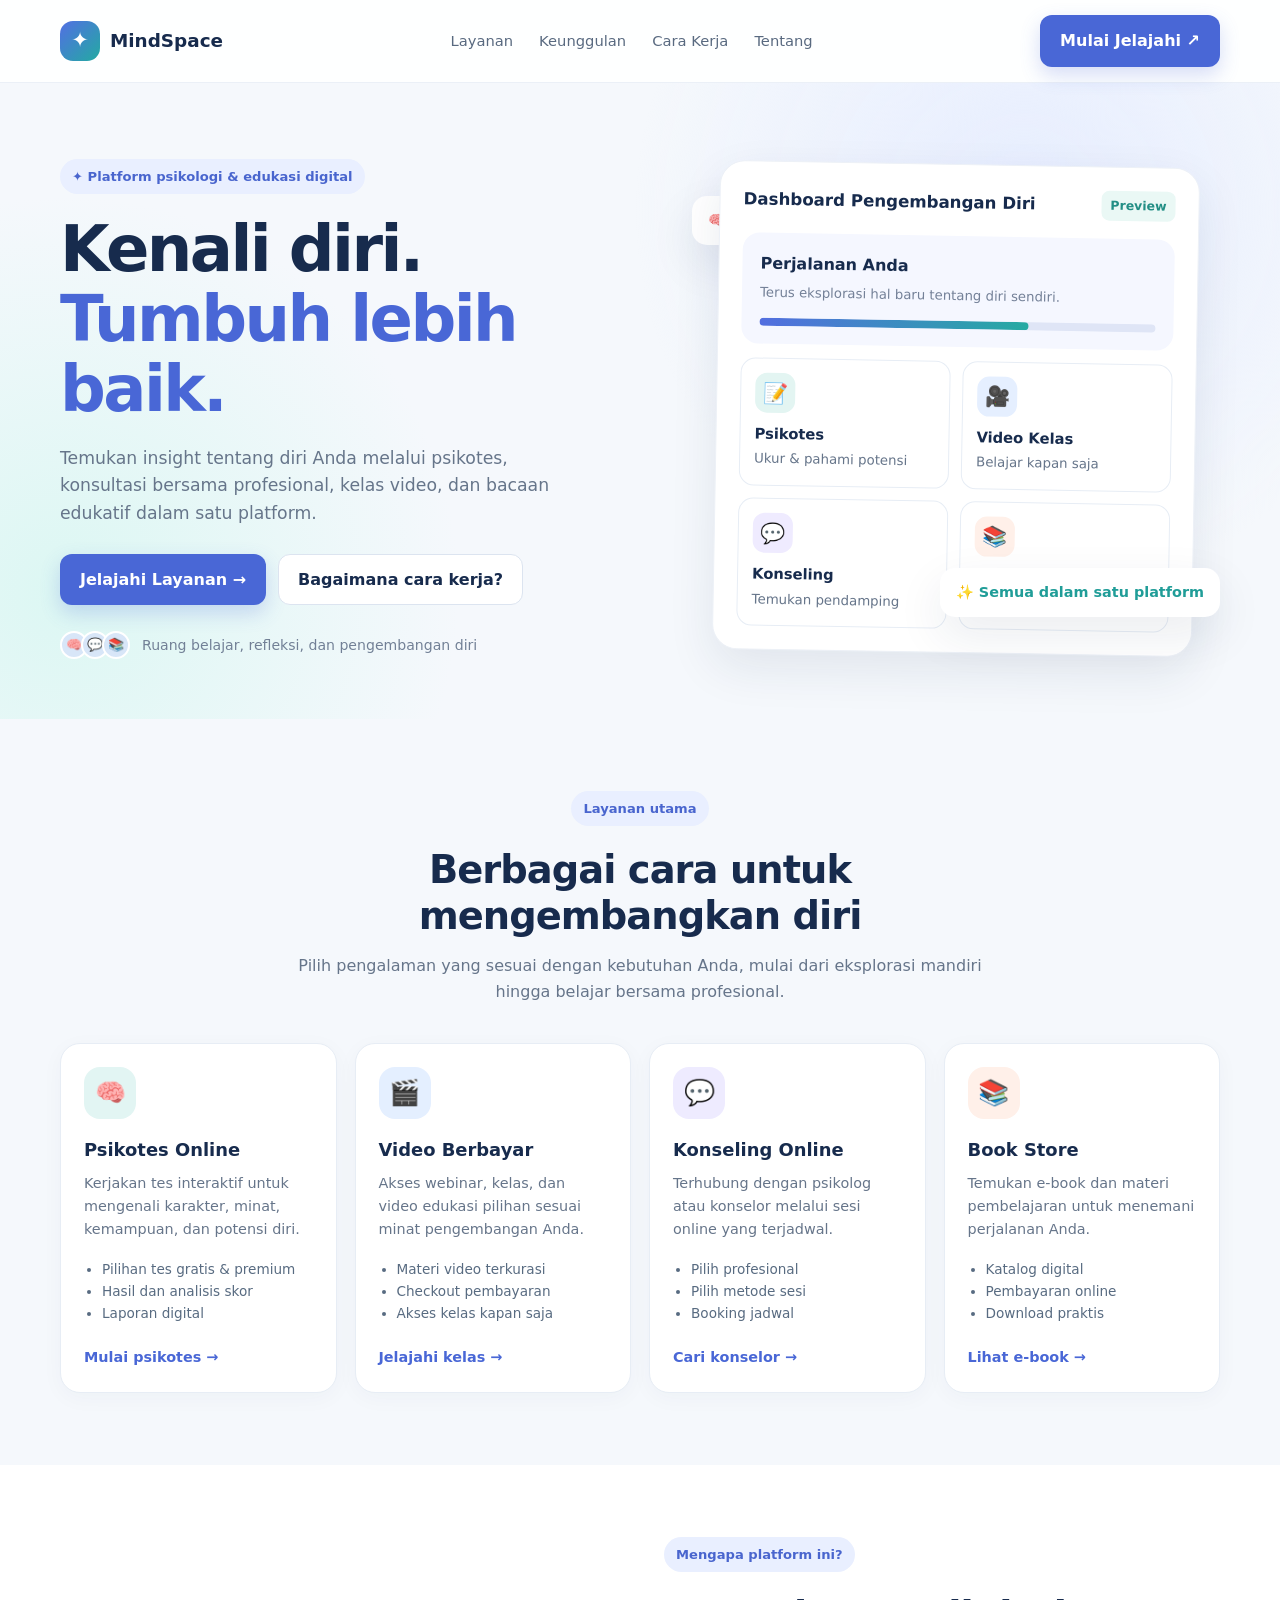
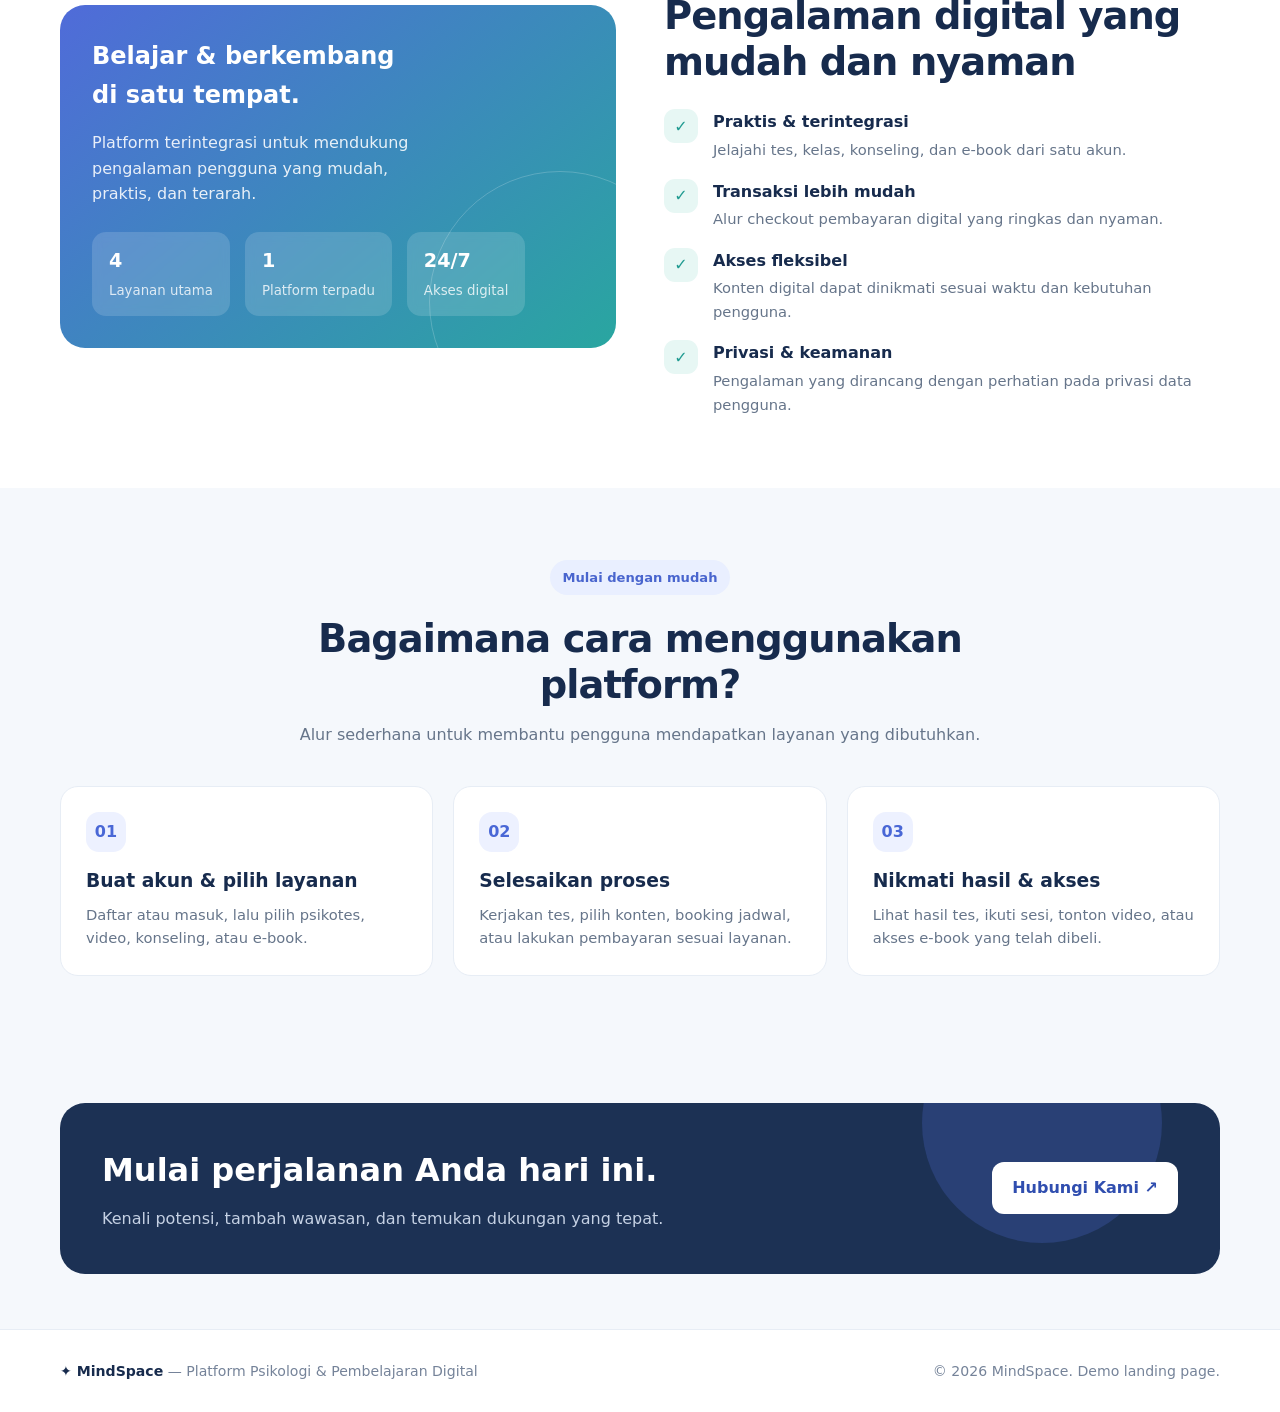
==== index.html @ 6066e95c "Update and rename mindspace_landing_page_fixed.html to index.html" ====
<!DOCTYPE html>
<html lang="id">
<head>
<meta charset="UTF-8">
<meta name="viewport" content="width=device-width, initial-scale=1.0">
<title>akselerasiconsulting — Psikologi & Pembelajaran Digital</title>
<meta name="description" content="Platform psikotes online, konseling profesional, video pembelajaran premium, dan e-book edukasi.">
<style>
:root{--ink:#172b4d;--muted:#66758a;--primary:#4967d6;--teal:#209d98;--purple:#7866d8;--orange:#ef886e;--bg:#f5f8fc;--white:#fff;--line:#e7edf5;--shadow:0 18px 48px rgba(27,48,83,.09)}
*{box-sizing:border-box}html{scroll-behavior:smooth}body{margin:0;font-family:Inter,ui-sans-serif,system-ui,-apple-system,"Segoe UI",Arial,sans-serif;color:var(--ink);background:var(--bg);line-height:1.6}a{text-decoration:none;color:inherit}.container{width:min(1160px,92%);margin:auto}
header{position:sticky;top:0;z-index:20;background:rgba(255,255,255,.9);backdrop-filter:blur(14px);border-bottom:1px solid rgba(230,237,246,.8)}
.nav{display:flex;align-items:center;justify-content:space-between;padding:15px 0}.brand{display:flex;gap:10px;align-items:center;font-weight:800;font-size:1.15rem}.logo{width:40px;height:40px;border-radius:13px;background:linear-gradient(135deg,#526fe3,#23aaa2);display:grid;place-items:center;color:white;font-size:21px}.navlinks{display:flex;gap:26px;color:#596a80;font-size:.92rem}.navlinks a:hover{color:var(--primary)}.btn{display:inline-flex;align-items:center;justify-content:center;gap:8px;padding:12px 19px;border-radius:12px;font-weight:700;border:1px solid transparent;transition:.2s;cursor:pointer}.btn-primary{color:white;background:var(--primary);box-shadow:0 8px 20px rgba(73,103,214,.23)}.btn-primary:hover{transform:translateY(-2px);background:#3e59c3}.btn-outline{border-color:#dce4f0;background:white;color:var(--ink)}.menu-btn{display:none;background:white;border:1px solid var(--line);padding:8px 12px;border-radius:9px}
.hero{padding:76px 0 60px;overflow:hidden;background:radial-gradient(circle at 80% 20%,#e6edff 0,transparent 34%),radial-gradient(circle at 5% 80%,#dcf7f3 0,transparent 30%)}
.hero-grid{display:grid;grid-template-columns:1.05fr .95fr;gap:48px;align-items:center}.eyebrow{display:inline-flex;align-items:center;gap:8px;background:#e9efff;color:#4965ce;padding:7px 12px;border-radius:99px;font-weight:700;font-size:.82rem}.hero h1{font-size:clamp(2.35rem,5vw,4.1rem);line-height:1.1;letter-spacing:-.04em;margin:20px 0}.hero h1 span{color:var(--primary)}.hero p{font-size:1.08rem;color:var(--muted);max-width:540px}.hero-actions{display:flex;gap:12px;flex-wrap:wrap;margin:26px 0}.trust{display:flex;align-items:center;gap:12px;color:#728096;font-size:.88rem}.avatars{display:flex}.avatars span{width:28px;height:28px;border:2px solid white;background:#d8e6f8;border-radius:50%;margin-left:-7px;display:grid;place-items:center;font-size:13px}.avatars span:first-child{margin:0}
.visual{position:relative;min-height:430px;display:grid;place-items:center}.dash{width:100%;max-width:480px;background:white;border-radius:25px;padding:23px;box-shadow:var(--shadow);border:1px solid #edf1f7;transform:rotate(1deg)}.dash-top{display:flex;justify-content:space-between;align-items:center;margin-bottom:18px}.dash-top strong{font-size:1.04rem}.tag{font-size:.78rem;padding:5px 9px;border-radius:8px;background:#eaf8f5;color:#228e85;font-weight:700}.progress-card{background:#f5f7ff;border-radius:17px;padding:18px;margin-bottom:14px}.progress-card h3{margin:0 0 5px;font-size:1rem}.progress-card p{margin:0;color:#748198;font-size:.83rem}.progress{height:8px;background:#dfe5f6;border-radius:10px;margin-top:15px;overflow:hidden}.progress i{display:block;width:68%;height:100%;background:linear-gradient(90deg,#536ee0,#26aaa2);border-radius:10px}.mini-grid{display:grid;grid-template-columns:1fr 1fr;gap:12px}.mini{border:1px solid var(--line);border-radius:15px;padding:14px}.mini-icon{width:40px;height:40px;border-radius:12px;display:grid;place-items:center;font-size:20px;margin-bottom:9px}.mini strong{display:block;font-size:.92rem}.mini small{color:var(--muted)}.float{position:absolute;background:white;padding:13px 16px;border-radius:15px;box-shadow:var(--shadow);font-weight:700;font-size:.9rem}.float.f1{left:0;top:32px}.float.f2{right:0;bottom:36px}.float em{font-style:normal;color:var(--teal)}
section{padding:72px 0}.section-head{text-align:center;max-width:690px;margin:0 auto 38px}.section-head .eyebrow{margin-bottom:13px}.section-head h2{font-size:clamp(1.8rem,3vw,2.6rem);line-height:1.2;margin:8px 0 14px;letter-spacing:-.025em}.section-head p{color:var(--muted);margin:0}
.services{display:grid;grid-template-columns:repeat(4,1fr);gap:18px}.service{background:white;border:1px solid var(--line);border-radius:20px;padding:23px;box-shadow:0 5px 22px rgba(25,45,75,.035);transition:.22s}.service:hover{transform:translateY(-5px);box-shadow:var(--shadow)}.service .icon{height:52px;width:52px;border-radius:16px;display:grid;place-items:center;font-size:25px;margin-bottom:17px}.service h3{margin:0 0 8px;font-size:1.12rem}.service p{color:var(--muted);font-size:.9rem;margin:0 0 18px}.service ul{padding-left:18px;color:#586b81;font-size:.85rem;margin:0 0 19px}.service a{font-weight:700;color:var(--primary);font-size:.9rem}.s1 .icon{background:#e2f5f3}.s2 .icon{background:#e4efff}.s3 .icon{background:#eeebff}.s4 .icon{background:#fff0e9}
.feature{background:white}.feature-grid{display:grid;grid-template-columns:1fr 1fr;gap:48px;align-items:center}.feature-panel{background:linear-gradient(140deg,#506bd9,#29a6a0);border-radius:25px;padding:32px;color:white;min-height:330px;position:relative;overflow:hidden}.feature-panel:after{content:"";position:absolute;width:260px;height:260px;border:1px solid rgba(255,255,255,.2);border-radius:50%;right:-75px;bottom:-85px}.feature-panel h3{font-size:1.5rem;margin:0 0 10px}.feature-panel p{opacity:.88;max-width:350px}.feature-stat{display:flex;gap:15px;margin-top:25px}.stat{background:rgba(255,255,255,.15);padding:14px 17px;border-radius:14px;backdrop-filter:blur(5px)}.stat strong{font-size:1.2rem;display:block}.stat small{opacity:.8}.feature-list{display:grid;gap:17px}.feature-item{display:flex;gap:15px}.check{flex:none;width:34px;height:34px;border-radius:11px;background:#e7f7f4;color:#219b91;display:grid;place-items:center;font-weight:900}.feature-item h4{margin:0 0 3px}.feature-item p{margin:0;color:var(--muted);font-size:.92rem}
.steps{display:grid;grid-template-columns:repeat(3,1fr);gap:20px}.step{padding:25px;border-radius:18px;background:white;border:1px solid var(--line)}.step-no{width:40px;height:40px;background:#edf1ff;color:var(--primary);border-radius:13px;display:grid;place-items:center;font-weight:800}.step h3{margin:14px 0 7px}.step p{margin:0;color:var(--muted);font-size:.92rem}
.cta{padding:55px 0}.cta-box{background:#1c3154;border-radius:25px;padding:42px;color:white;display:flex;justify-content:space-between;align-items:center;gap:25px;position:relative;overflow:hidden}.cta-box:after{content:"";position:absolute;width:240px;height:240px;border-radius:50%;background:#526bd5;opacity:.25;right:5%;top:-100px}.cta-box h2{margin:0 0 10px;font-size:2rem}.cta-box p{margin:0;color:#c5d1e4}.cta-box .btn{background:white;color:#304eaf;position:relative;z-index:1;white-space:nowrap}
footer{padding:30px 0;border-top:1px solid var(--line);background:white;color:#758399;font-size:.88rem}.footer{display:flex;justify-content:space-between;gap:20px;flex-wrap:wrap}.footer strong{color:var(--ink)}
@media(max-width:950px){.services{grid-template-columns:repeat(2,1fr)}.hero-grid{gap:24px}.visual{min-height:360px}.feature-grid{gap:28px}}
@media(max-width:700px){.navlinks{display:none;position:absolute;top:70px;left:4%;right:4%;padding:18px;background:white;border:1px solid var(--line);border-radius:15px;box-shadow:var(--shadow);flex-direction:column;gap:14px}.navlinks.open{display:flex}.menu-btn{display:block}.nav .btn{display:none}.hero{padding:48px 0 35px}.hero-grid{grid-template-columns:1fr}.visual{min-height:360px}.float.f1{left:-5px}.float.f2{right:-4px}.services{grid-template-columns:1fr}.feature-grid{grid-template-columns:1fr}.steps{grid-template-columns:1fr}.cta-box{flex-direction:column;align-items:flex-start;padding:30px}.section-head{text-align:left;margin-left:0}.section-head h2{font-size:2rem}section{padding:52px 0}}
</style>
</head>
<body>
<header>
  <div class="container nav">
    <a class="brand" href="#home"><span class="logo">✦</span> MindSpace</a>
    <nav class="navlinks" id="navlinks"><a href="#layanan">Layanan</a><a href="#keunggulan">Keunggulan</a><a href="#cara">Cara Kerja</a><a href="#tentang">Tentang</a></nav>
    <a href="#layanan" class="btn btn-primary">Mulai Jelajahi ↗</a>
    <button class="menu-btn" onclick="document.getElementById('navlinks').classList.toggle('open')">☰</button>
  </div>
</header>
<main>
<section class="hero" id="home">
  <div class="container hero-grid">
    <div>
      <span class="eyebrow">✦ Platform psikologi & edukasi digital</span>
      <h1>Kenali diri.<br><span>Tumbuh lebih baik.</span></h1>
      <p>Temukan insight tentang diri Anda melalui psikotes, konsultasi bersama profesional, kelas video, dan bacaan edukatif dalam satu platform.</p>
      <div class="hero-actions"><a class="btn btn-primary" href="#layanan">Jelajahi Layanan →</a><a class="btn btn-outline" href="#cara">Bagaimana cara kerja?</a></div>
      <div class="trust"><div class="avatars"><span>🧠</span><span>💬</span><span>📚</span></div><span>Ruang belajar, refleksi, dan pengembangan diri</span></div>
    </div>
    <div class="visual">
      <div class="float f1">🧠 <em>Kenali potensi Anda</em></div>
      <div class="dash">
        <div class="dash-top"><strong>Dashboard Pengembangan Diri</strong><span class="tag">Preview</span></div>
        <div class="progress-card"><h3>Perjalanan Anda</h3><p>Terus eksplorasi hal baru tentang diri sendiri.</p><div class="progress"><i></i></div></div>
        <div class="mini-grid">
          <div class="mini"><div class="mini-icon" style="background:#e3f5f2">📝</div><strong>Psikotes</strong><small>Ukur & pahami potensi</small></div>
          <div class="mini"><div class="mini-icon" style="background:#e5efff">🎥</div><strong>Video Kelas</strong><small>Belajar kapan saja</small></div>
          <div class="mini"><div class="mini-icon" style="background:#efebff">💬</div><strong>Konseling</strong><small>Temukan pendamping</small></div>
          <div class="mini"><div class="mini-icon" style="background:#fff0e9">📚</div><strong>E-Book</strong><small>Tambah wawasan</small></div>
        </div>
      </div>
      <div class="float f2">✨ <em>Semua dalam satu platform</em></div>
    </div>
  </div>
</section>
<section id="layanan">
  <div class="container">
    <div class="section-head"><span class="eyebrow">Layanan utama</span><h2>Berbagai cara untuk<br>mengembangkan diri</h2><p>Pilih pengalaman yang sesuai dengan kebutuhan Anda, mulai dari eksplorasi mandiri hingga belajar bersama profesional.</p></div>
    <div class="services">
      <article class="service s1"><div class="icon">🧠</div><h3>Psikotes Online</h3><p>Kerjakan tes interaktif untuk mengenali karakter, minat, kemampuan, dan potensi diri.</p><ul><li>Pilihan tes gratis & premium</li><li>Hasil dan analisis skor</li><li>Laporan digital</li></ul><a href="#cta">Mulai psikotes →</a></article>
      <article class="service s2"><div class="icon">🎬</div><h3>Video Berbayar</h3><p>Akses webinar, kelas, dan video edukasi pilihan sesuai minat pengembangan Anda.</p><ul><li>Materi video terkurasi</li><li>Checkout pembayaran</li><li>Akses kelas kapan saja</li></ul><a href="#cta">Jelajahi kelas →</a></article>
      <article class="service s3"><div class="icon">💬</div><h3>Konseling Online</h3><p>Terhubung dengan psikolog atau konselor melalui sesi online yang terjadwal.</p><ul><li>Pilih profesional</li><li>Pilih metode sesi</li><li>Booking jadwal</li></ul><a href="#cta">Cari konselor →</a></article>
      <article class="service s4"><div class="icon">📚</div><h3>Book Store</h3><p>Temukan e-book dan materi pembelajaran untuk menemani perjalanan Anda.</p><ul><li>Katalog digital</li><li>Pembayaran online</li><li>Download praktis</li></ul><a href="#cta">Lihat e-book →</a></article>
    </div>
  </div>
</section>
<section class="feature" id="keunggulan">
 <div class="container feature-grid">
  <div class="feature-panel"><h3>Belajar & berkembang<br>di satu tempat.</h3><p>Platform terintegrasi untuk mendukung pengalaman pengguna yang mudah, praktis, dan terarah.</p><div class="feature-stat"><div class="stat"><strong>4</strong><small>Layanan utama</small></div><div class="stat"><strong>1</strong><small>Platform terpadu</small></div><div class="stat"><strong>24/7</strong><small>Akses digital</small></div></div></div>
  <div><div class="section-head" style="text-align:left;margin:0 0 24px"><span class="eyebrow">Mengapa platform ini?</span><h2>Pengalaman digital yang mudah dan nyaman</h2></div><div class="feature-list">
   <div class="feature-item"><span class="check">✓</span><div><h4>Praktis & terintegrasi</h4><p>Jelajahi tes, kelas, konseling, dan e-book dari satu akun.</p></div></div>
   <div class="feature-item"><span class="check">✓</span><div><h4>Transaksi lebih mudah</h4><p>Alur checkout pembayaran digital yang ringkas dan nyaman.</p></div></div>
   <div class="feature-item"><span class="check">✓</span><div><h4>Akses fleksibel</h4><p>Konten digital dapat dinikmati sesuai waktu dan kebutuhan pengguna.</p></div></div>
   <div class="feature-item"><span class="check">✓</span><div><h4>Privasi & keamanan</h4><p>Pengalaman yang dirancang dengan perhatian pada privasi data pengguna.</p></div></div>
  </div></div>
 </div>
</section>
<section id="cara">
 <div class="container"><div class="section-head"><span class="eyebrow">Mulai dengan mudah</span><h2>Bagaimana cara menggunakan platform?</h2><p>Alur sederhana untuk membantu pengguna mendapatkan layanan yang dibutuhkan.</p></div>
 <div class="steps"><div class="step"><div class="step-no">01</div><h3>Buat akun & pilih layanan</h3><p>Daftar atau masuk, lalu pilih psikotes, video, konseling, atau e-book.</p></div><div class="step"><div class="step-no">02</div><h3>Selesaikan proses</h3><p>Kerjakan tes, pilih konten, booking jadwal, atau lakukan pembayaran sesuai layanan.</p></div><div class="step"><div class="step-no">03</div><h3>Nikmati hasil & akses</h3><p>Lihat hasil tes, ikuti sesi, tonton video, atau akses e-book yang telah dibeli.</p></div></div>
 </div>
</section>
<section id="tentang" class="cta"><div class="container"><div class="cta-box" id="cta"><div><h2>Mulai perjalanan Anda hari ini.</h2><p>Kenali potensi, tambah wawasan, dan temukan dukungan yang tepat.</p></div><a class="btn" href="mailto:hello@mindspace.id?subject=Informasi%20Platform">Hubungi Kami ↗</a></div></div></section>
</main>
<footer><div class="container footer"><div><strong>✦ MindSpace</strong> — Platform Psikologi & Pembelajaran Digital</div><div>© <span id="year"></span> MindSpace. Demo landing page.</div></div></footer>
<script>document.getElementById('year').textContent=new Date().getFullYear();document.querySelectorAll('.navlinks a').forEach(a=>a.addEventListener('click',()=>document.getElementById('navlinks').classList.remove('open')));</script>
</body>
</html>
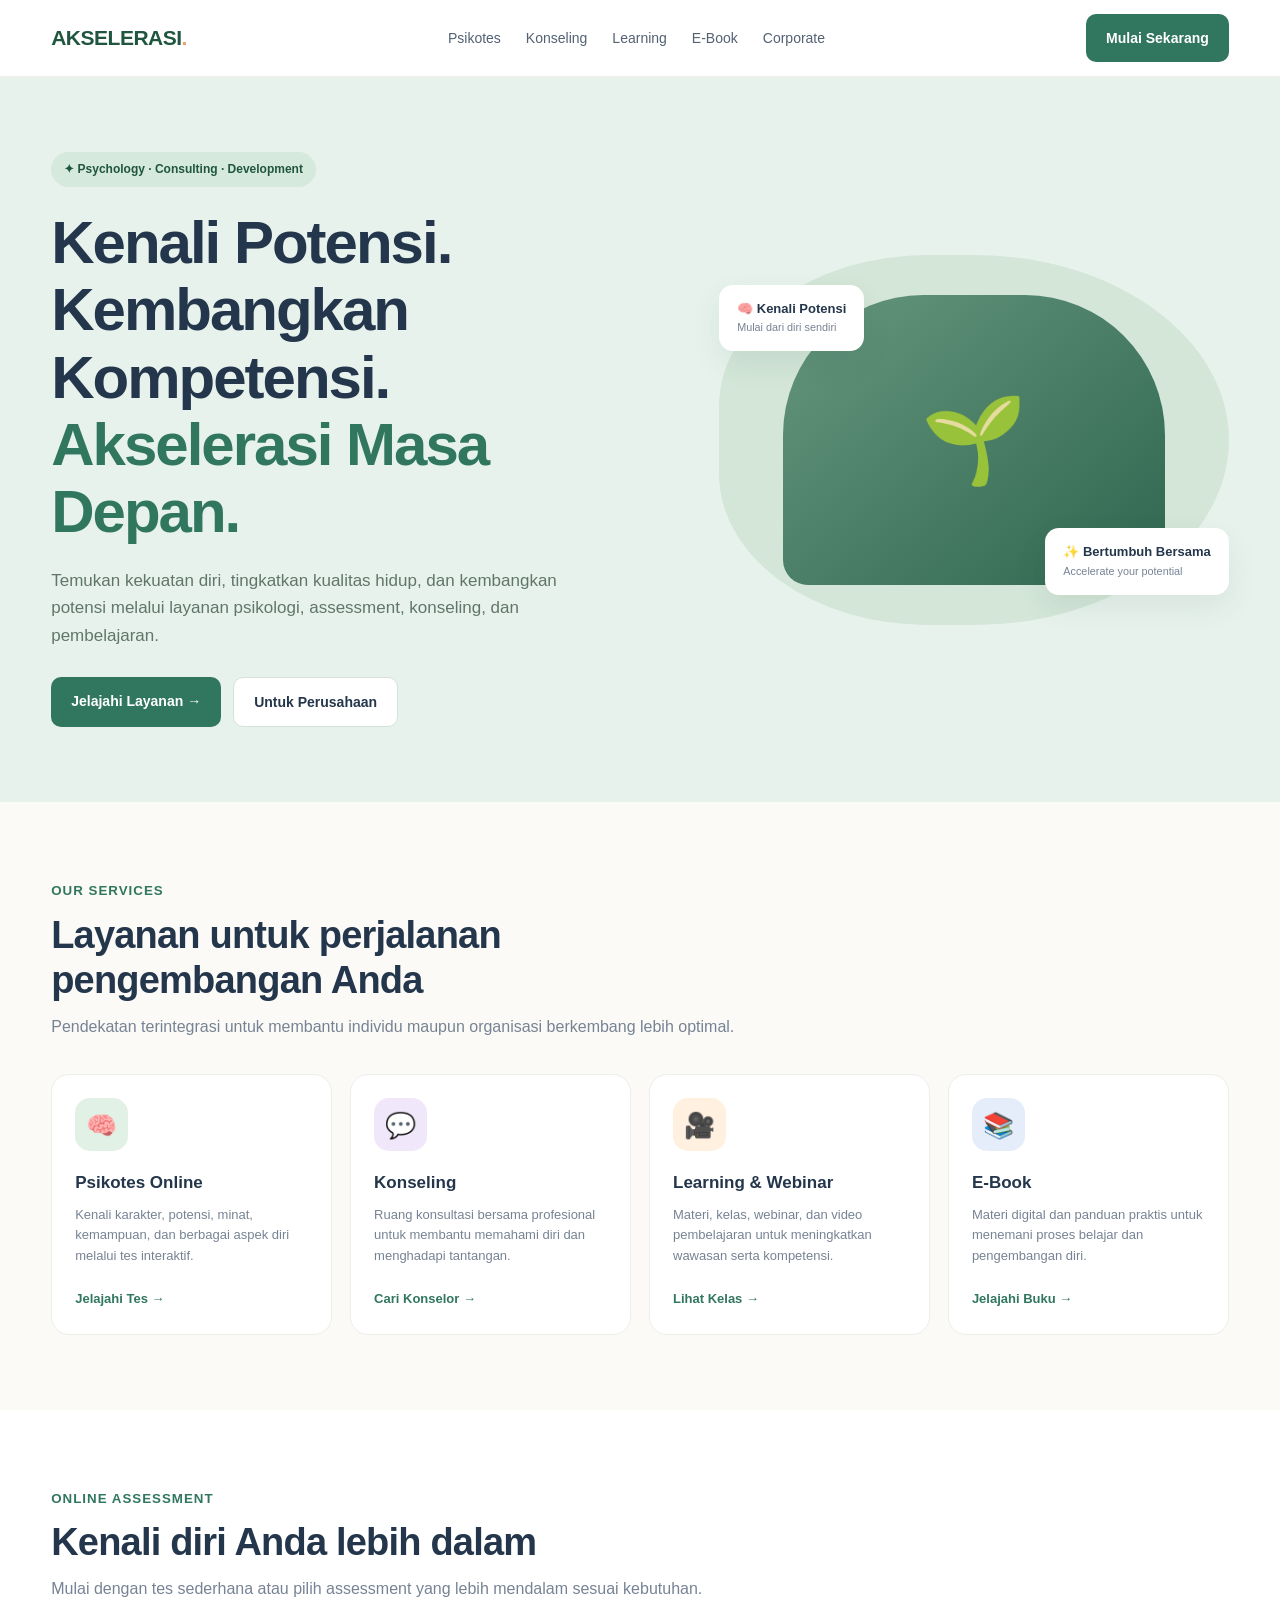
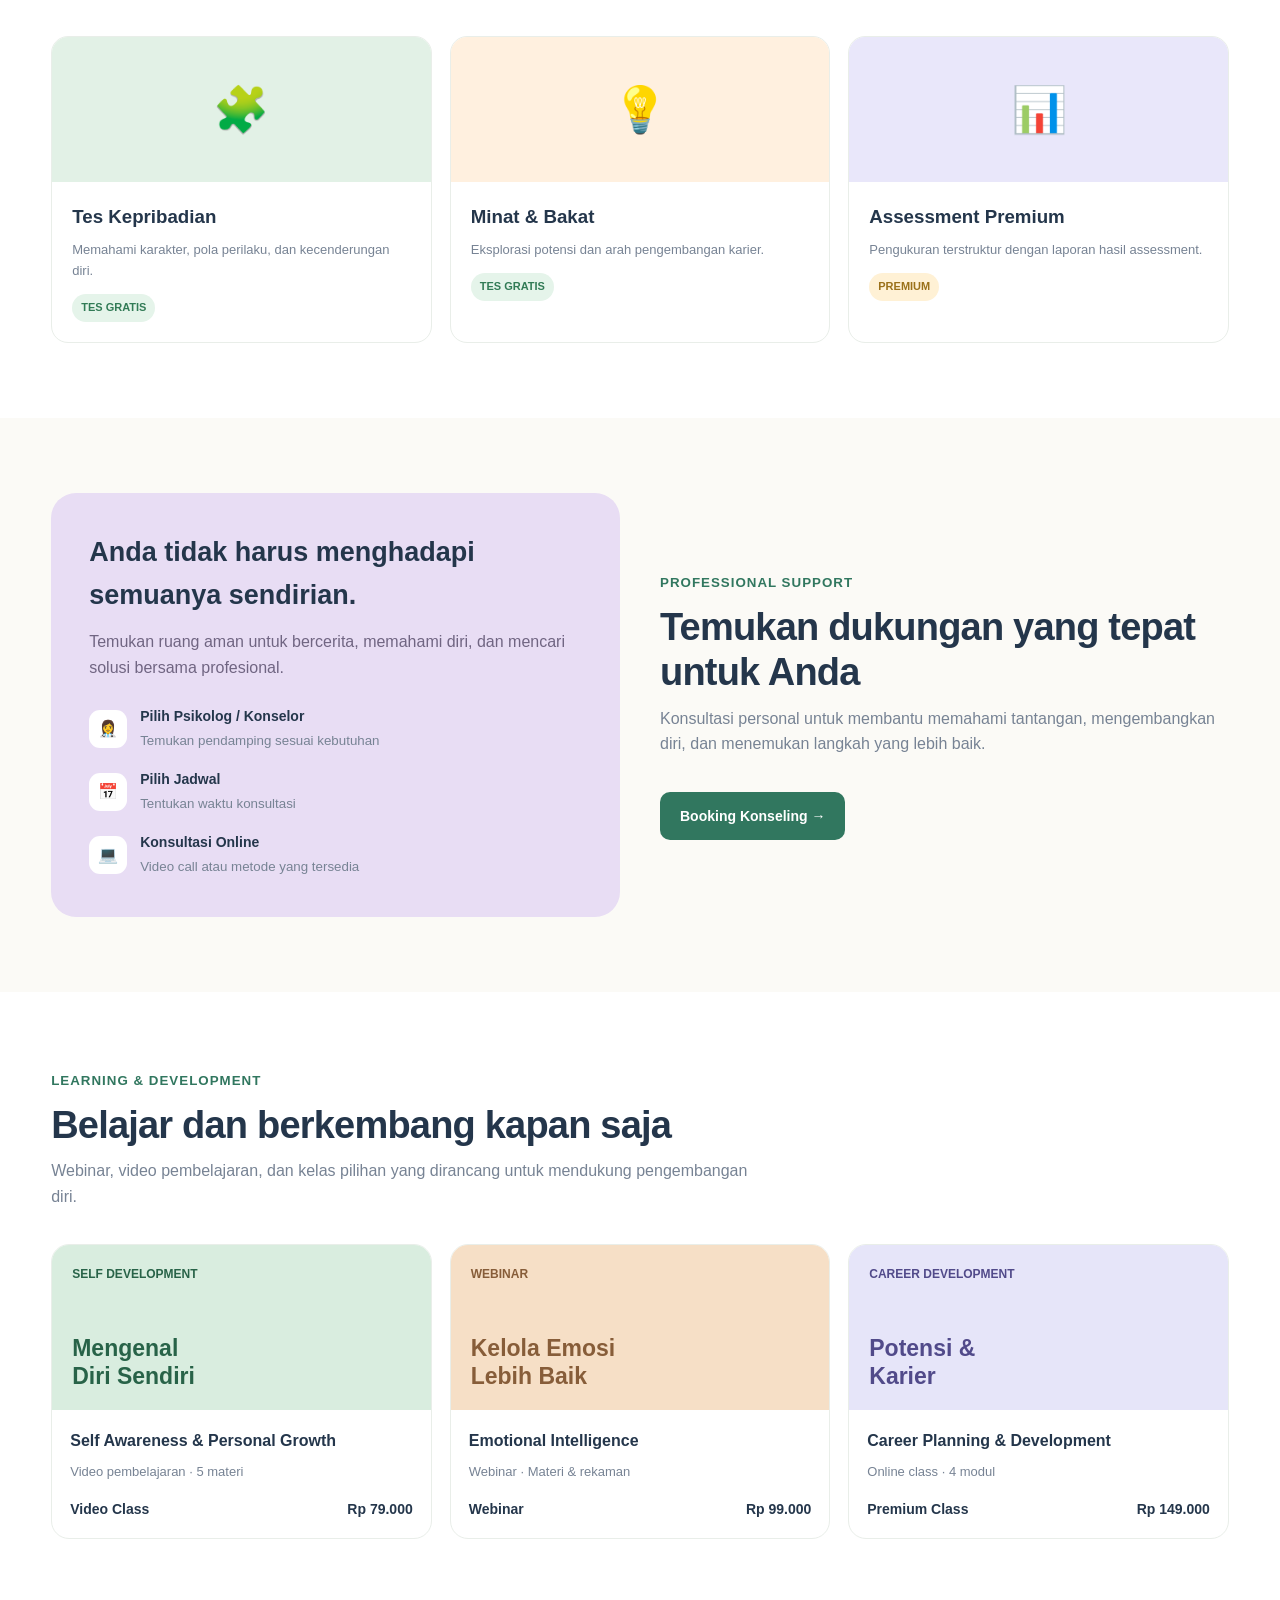
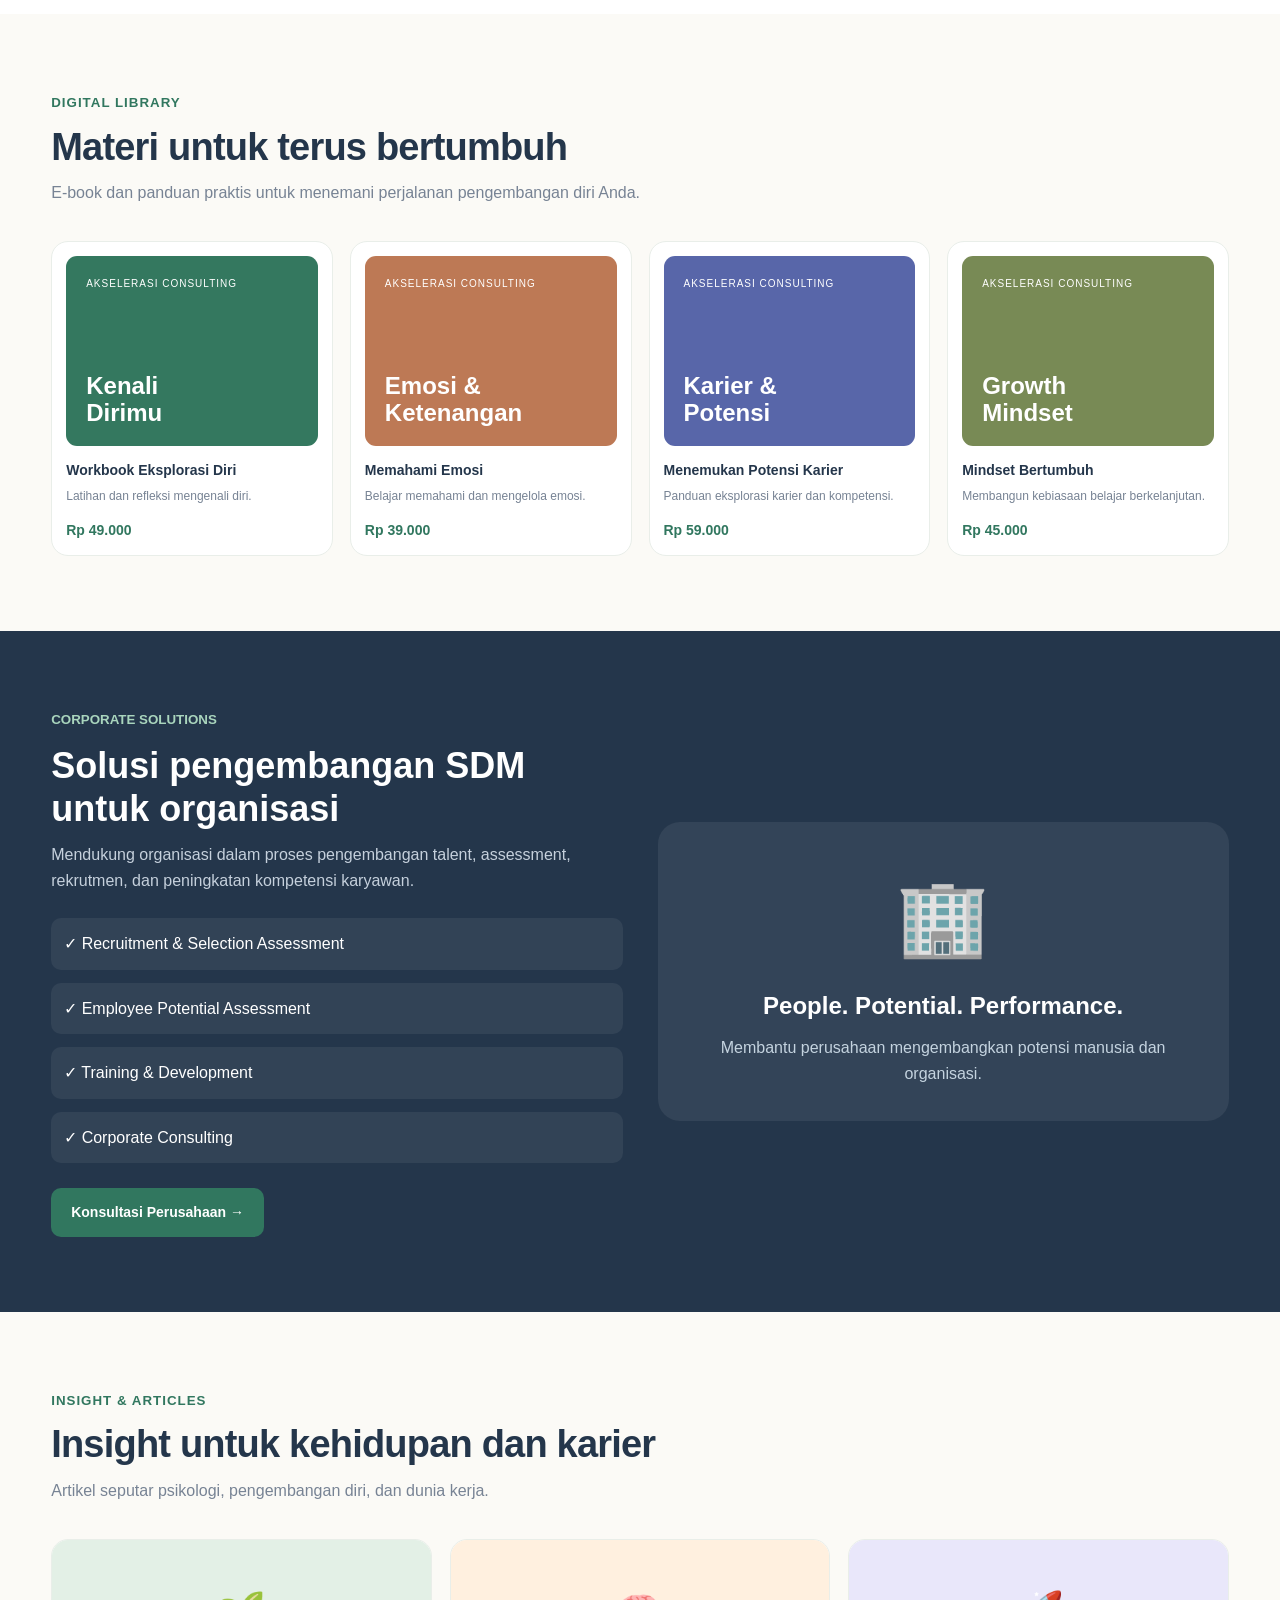
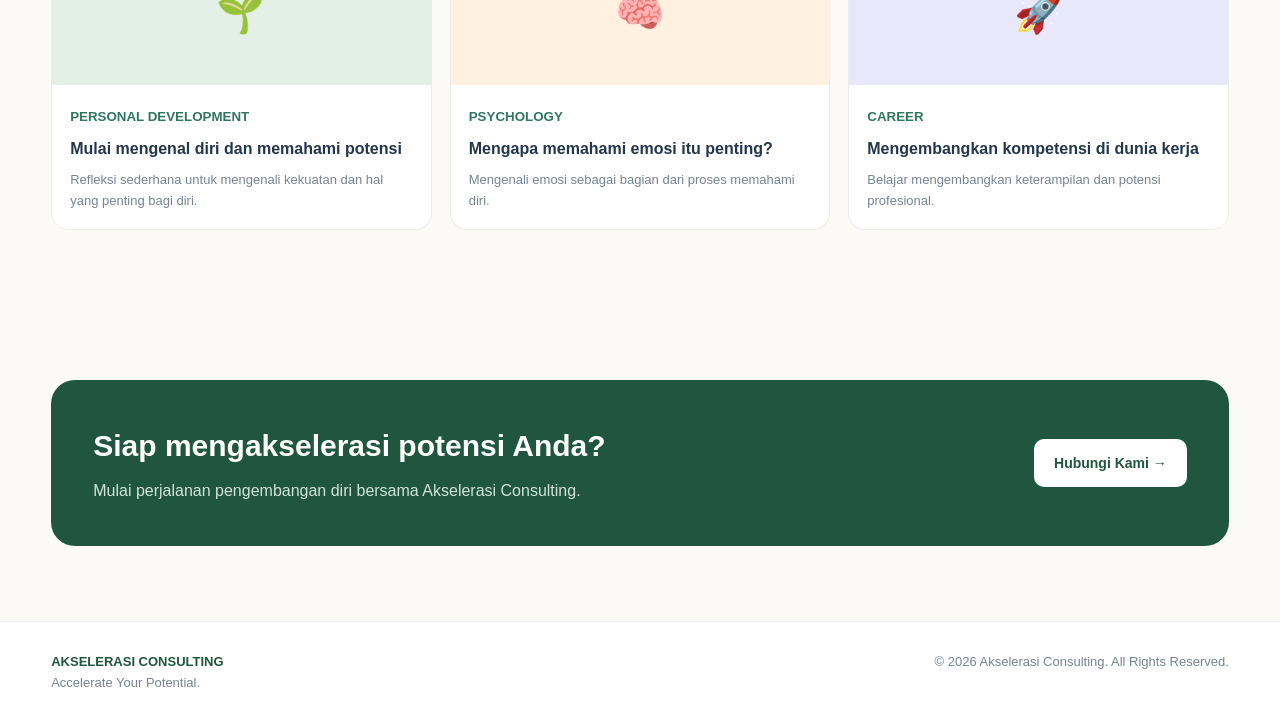
==== commit cdba93f0: "Update index.html" ====
--- a/index.html
+++ b/index.html
@@ -1,93 +1,1169 @@
+
 <!DOCTYPE html>
 <html lang="id">
 <head>
 <meta charset="UTF-8">
 <meta name="viewport" content="width=device-width, initial-scale=1.0">
-<title>akselerasiconsulting — Psikologi & Pembelajaran Digital</title>
-<meta name="description" content="Platform psikotes online, konseling profesional, video pembelajaran premium, dan e-book edukasi.">
+<title>Akselerasi Consulting | Accelerate Your Potential</title>
+<meta name="description" content="Akselerasi Consulting menyediakan psikotes online, konseling, assessment, learning, webinar, dan pengembangan potensi diri.">
+
 <style>
-:root{--ink:#172b4d;--muted:#66758a;--primary:#4967d6;--teal:#209d98;--purple:#7866d8;--orange:#ef886e;--bg:#f5f8fc;--white:#fff;--line:#e7edf5;--shadow:0 18px 48px rgba(27,48,83,.09)}
-*{box-sizing:border-box}html{scroll-behavior:smooth}body{margin:0;font-family:Inter,ui-sans-serif,system-ui,-apple-system,"Segoe UI",Arial,sans-serif;color:var(--ink);background:var(--bg);line-height:1.6}a{text-decoration:none;color:inherit}.container{width:min(1160px,92%);margin:auto}
-header{position:sticky;top:0;z-index:20;background:rgba(255,255,255,.9);backdrop-filter:blur(14px);border-bottom:1px solid rgba(230,237,246,.8)}
-.nav{display:flex;align-items:center;justify-content:space-between;padding:15px 0}.brand{display:flex;gap:10px;align-items:center;font-weight:800;font-size:1.15rem}.logo{width:40px;height:40px;border-radius:13px;background:linear-gradient(135deg,#526fe3,#23aaa2);display:grid;place-items:center;color:white;font-size:21px}.navlinks{display:flex;gap:26px;color:#596a80;font-size:.92rem}.navlinks a:hover{color:var(--primary)}.btn{display:inline-flex;align-items:center;justify-content:center;gap:8px;padding:12px 19px;border-radius:12px;font-weight:700;border:1px solid transparent;transition:.2s;cursor:pointer}.btn-primary{color:white;background:var(--primary);box-shadow:0 8px 20px rgba(73,103,214,.23)}.btn-primary:hover{transform:translateY(-2px);background:#3e59c3}.btn-outline{border-color:#dce4f0;background:white;color:var(--ink)}.menu-btn{display:none;background:white;border:1px solid var(--line);padding:8px 12px;border-radius:9px}
-.hero{padding:76px 0 60px;overflow:hidden;background:radial-gradient(circle at 80% 20%,#e6edff 0,transparent 34%),radial-gradient(circle at 5% 80%,#dcf7f3 0,transparent 30%)}
-.hero-grid{display:grid;grid-template-columns:1.05fr .95fr;gap:48px;align-items:center}.eyebrow{display:inline-flex;align-items:center;gap:8px;background:#e9efff;color:#4965ce;padding:7px 12px;border-radius:99px;font-weight:700;font-size:.82rem}.hero h1{font-size:clamp(2.35rem,5vw,4.1rem);line-height:1.1;letter-spacing:-.04em;margin:20px 0}.hero h1 span{color:var(--primary)}.hero p{font-size:1.08rem;color:var(--muted);max-width:540px}.hero-actions{display:flex;gap:12px;flex-wrap:wrap;margin:26px 0}.trust{display:flex;align-items:center;gap:12px;color:#728096;font-size:.88rem}.avatars{display:flex}.avatars span{width:28px;height:28px;border:2px solid white;background:#d8e6f8;border-radius:50%;margin-left:-7px;display:grid;place-items:center;font-size:13px}.avatars span:first-child{margin:0}
-.visual{position:relative;min-height:430px;display:grid;place-items:center}.dash{width:100%;max-width:480px;background:white;border-radius:25px;padding:23px;box-shadow:var(--shadow);border:1px solid #edf1f7;transform:rotate(1deg)}.dash-top{display:flex;justify-content:space-between;align-items:center;margin-bottom:18px}.dash-top strong{font-size:1.04rem}.tag{font-size:.78rem;padding:5px 9px;border-radius:8px;background:#eaf8f5;color:#228e85;font-weight:700}.progress-card{background:#f5f7ff;border-radius:17px;padding:18px;margin-bottom:14px}.progress-card h3{margin:0 0 5px;font-size:1rem}.progress-card p{margin:0;color:#748198;font-size:.83rem}.progress{height:8px;background:#dfe5f6;border-radius:10px;margin-top:15px;overflow:hidden}.progress i{display:block;width:68%;height:100%;background:linear-gradient(90deg,#536ee0,#26aaa2);border-radius:10px}.mini-grid{display:grid;grid-template-columns:1fr 1fr;gap:12px}.mini{border:1px solid var(--line);border-radius:15px;padding:14px}.mini-icon{width:40px;height:40px;border-radius:12px;display:grid;place-items:center;font-size:20px;margin-bottom:9px}.mini strong{display:block;font-size:.92rem}.mini small{color:var(--muted)}.float{position:absolute;background:white;padding:13px 16px;border-radius:15px;box-shadow:var(--shadow);font-weight:700;font-size:.9rem}.float.f1{left:0;top:32px}.float.f2{right:0;bottom:36px}.float em{font-style:normal;color:var(--teal)}
-section{padding:72px 0}.section-head{text-align:center;max-width:690px;margin:0 auto 38px}.section-head .eyebrow{margin-bottom:13px}.section-head h2{font-size:clamp(1.8rem,3vw,2.6rem);line-height:1.2;margin:8px 0 14px;letter-spacing:-.025em}.section-head p{color:var(--muted);margin:0}
-.services{display:grid;grid-template-columns:repeat(4,1fr);gap:18px}.service{background:white;border:1px solid var(--line);border-radius:20px;padding:23px;box-shadow:0 5px 22px rgba(25,45,75,.035);transition:.22s}.service:hover{transform:translateY(-5px);box-shadow:var(--shadow)}.service .icon{height:52px;width:52px;border-radius:16px;display:grid;place-items:center;font-size:25px;margin-bottom:17px}.service h3{margin:0 0 8px;font-size:1.12rem}.service p{color:var(--muted);font-size:.9rem;margin:0 0 18px}.service ul{padding-left:18px;color:#586b81;font-size:.85rem;margin:0 0 19px}.service a{font-weight:700;color:var(--primary);font-size:.9rem}.s1 .icon{background:#e2f5f3}.s2 .icon{background:#e4efff}.s3 .icon{background:#eeebff}.s4 .icon{background:#fff0e9}
-.feature{background:white}.feature-grid{display:grid;grid-template-columns:1fr 1fr;gap:48px;align-items:center}.feature-panel{background:linear-gradient(140deg,#506bd9,#29a6a0);border-radius:25px;padding:32px;color:white;min-height:330px;position:relative;overflow:hidden}.feature-panel:after{content:"";position:absolute;width:260px;height:260px;border:1px solid rgba(255,255,255,.2);border-radius:50%;right:-75px;bottom:-85px}.feature-panel h3{font-size:1.5rem;margin:0 0 10px}.feature-panel p{opacity:.88;max-width:350px}.feature-stat{display:flex;gap:15px;margin-top:25px}.stat{background:rgba(255,255,255,.15);padding:14px 17px;border-radius:14px;backdrop-filter:blur(5px)}.stat strong{font-size:1.2rem;display:block}.stat small{opacity:.8}.feature-list{display:grid;gap:17px}.feature-item{display:flex;gap:15px}.check{flex:none;width:34px;height:34px;border-radius:11px;background:#e7f7f4;color:#219b91;display:grid;place-items:center;font-weight:900}.feature-item h4{margin:0 0 3px}.feature-item p{margin:0;color:var(--muted);font-size:.92rem}
-.steps{display:grid;grid-template-columns:repeat(3,1fr);gap:20px}.step{padding:25px;border-radius:18px;background:white;border:1px solid var(--line)}.step-no{width:40px;height:40px;background:#edf1ff;color:var(--primary);border-radius:13px;display:grid;place-items:center;font-weight:800}.step h3{margin:14px 0 7px}.step p{margin:0;color:var(--muted);font-size:.92rem}
-.cta{padding:55px 0}.cta-box{background:#1c3154;border-radius:25px;padding:42px;color:white;display:flex;justify-content:space-between;align-items:center;gap:25px;position:relative;overflow:hidden}.cta-box:after{content:"";position:absolute;width:240px;height:240px;border-radius:50%;background:#526bd5;opacity:.25;right:5%;top:-100px}.cta-box h2{margin:0 0 10px;font-size:2rem}.cta-box p{margin:0;color:#c5d1e4}.cta-box .btn{background:white;color:#304eaf;position:relative;z-index:1;white-space:nowrap}
-footer{padding:30px 0;border-top:1px solid var(--line);background:white;color:#758399;font-size:.88rem}.footer{display:flex;justify-content:space-between;gap:20px;flex-wrap:wrap}.footer strong{color:var(--ink)}
-@media(max-width:950px){.services{grid-template-columns:repeat(2,1fr)}.hero-grid{gap:24px}.visual{min-height:360px}.feature-grid{gap:28px}}
-@media(max-width:700px){.navlinks{display:none;position:absolute;top:70px;left:4%;right:4%;padding:18px;background:white;border:1px solid var(--line);border-radius:15px;box-shadow:var(--shadow);flex-direction:column;gap:14px}.navlinks.open{display:flex}.menu-btn{display:block}.nav .btn{display:none}.hero{padding:48px 0 35px}.hero-grid{grid-template-columns:1fr}.visual{min-height:360px}.float.f1{left:-5px}.float.f2{right:-4px}.services{grid-template-columns:1fr}.feature-grid{grid-template-columns:1fr}.steps{grid-template-columns:1fr}.cta-box{flex-direction:column;align-items:flex-start;padding:30px}.section-head{text-align:left;margin-left:0}.section-head h2{font-size:2rem}section{padding:52px 0}}
+:root {
+  --green: #31775f;
+  --green-dark: #205640;
+  --mint: #e7f2ec;
+  --navy: #24364b;
+  --cream: #fbfaf6;
+  --orange: #e7a36c;
+  --text: #334155;
+  --muted: #778394;
+  --white: #ffffff;
+}
+
+* { box-sizing: border-box; margin: 0; padding: 0; }
+
+html { scroll-behavior: smooth; }
+
+body {
+  font-family: Arial, Helvetica, sans-serif;
+  background: var(--cream);
+  color: var(--navy);
+  line-height: 1.6;
+}
+
+a { text-decoration: none; color: inherit; }
+
+.container {
+  width: min(1180px, 92%);
+  margin: auto;
+}
+
+/* NAVIGATION */
+
+header {
+  background: rgba(255,255,255,.96);
+  border-bottom: 1px solid #edf0ed;
+  position: sticky;
+  top: 0;
+  z-index: 100;
+}
+
+.nav {
+  display: flex;
+  align-items: center;
+  justify-content: space-between;
+  min-height: 76px;
+}
+
+.logo {
+  font-size: 21px;
+  font-weight: 800;
+  color: var(--green-dark);
+  letter-spacing: -.5px;
+}
+
+.logo span {
+  color: var(--orange);
+}
+
+.nav-menu {
+  display: flex;
+  gap: 25px;
+  align-items: center;
+  font-size: 14px;
+  color: #536173;
+}
+
+.nav-menu a:hover {
+  color: var(--green);
+}
+
+.btn {
+  display: inline-block;
+  padding: 13px 20px;
+  border-radius: 10px;
+  font-weight: 700;
+  font-size: 14px;
+  transition: .2s;
+}
+
+.btn:hover {
+  transform: translateY(-2px);
+}
+
+.btn-green {
+  color: white;
+  background: var(--green);
+}
+
+.btn-green:hover {
+  background: var(--green-dark);
+}
+
+.btn-outline {
+  border: 1px solid #d5e2d9;
+  background: white;
+}
+
+.menu-toggle {
+  display: none;
+  padding: 9px 12px;
+  background: white;
+  border: 1px solid #ddd;
+  border-radius: 8px;
+  cursor: pointer;
+}
+
+/* HERO */
+
+.hero {
+  background: var(--mint);
+  padding: 75px 0;
+  overflow: hidden;
+}
+
+.hero-grid {
+  display: grid;
+  grid-template-columns: 1.1fr .9fr;
+  align-items: center;
+  gap: 45px;
+}
+
+.badge {
+  display: inline-block;
+  padding: 8px 13px;
+  background: #d5e9dc;
+  color: var(--green-dark);
+  border-radius: 30px;
+  font-size: 12px;
+  font-weight: bold;
+}
+
+.hero h1 {
+  font-size: clamp(38px, 5vw, 60px);
+  line-height: 1.12;
+  margin: 22px 0;
+  letter-spacing: -2px;
+}
+
+.hero h1 span {
+  color: var(--green);
+}
+
+.hero p {
+  color: #61766a;
+  font-size: 17px;
+  max-width: 560px;
+}
+
+.hero-buttons {
+  display: flex;
+  gap: 12px;
+  margin-top: 28px;
+  flex-wrap: wrap;
+}
+
+.hero-visual {
+  min-height: 370px;
+  background: #d3e6d8;
+  border-radius: 45% 55% 55% 45%;
+  display: flex;
+  justify-content: center;
+  align-items: center;
+  position: relative;
+}
+
+.hero-visual-inner {
+  width: 75%;
+  height: 290px;
+  background: linear-gradient(140deg, #66977d, #2f6650);
+  border-radius: 140px 140px 25px 25px;
+  display: flex;
+  justify-content: center;
+  align-items: center;
+  color: white;
+  font-size: 85px;
+}
+
+.floating-card {
+  position: absolute;
+  background: white;
+  border-radius: 14px;
+  padding: 14px 18px;
+  box-shadow: 0 12px 30px #294d3815;
+  font-size: 13px;
+  font-weight: bold;
+}
+
+.float-one { top: 30px; left: 0; }
+.float-two { right: 0; bottom: 30px; }
+
+.floating-card small {
+  display: block;
+  color: var(--muted);
+  font-weight: normal;
+}
+
+/* SECTION */
+
+section {
+  padding: 75px 0;
+}
+
+.section-heading {
+  max-width: 700px;
+  margin-bottom: 35px;
+}
+
+.section-heading small {
+  color: var(--green);
+  text-transform: uppercase;
+  font-weight: bold;
+  letter-spacing: 1px;
+}
+
+.section-heading h2 {
+  font-size: clamp(27px, 3vw, 38px);
+  line-height: 1.2;
+  margin: 10px 0;
+  letter-spacing: -.8px;
+}
+
+.section-heading p {
+  color: var(--muted);
+}
+
+/* SERVICES */
+
+.services {
+  display: grid;
+  grid-template-columns: repeat(4, 1fr);
+  gap: 18px;
+}
+
+.service-card {
+  background: white;
+  border: 1px solid #eceeea;
+  padding: 23px;
+  border-radius: 18px;
+  transition: .2s;
+}
+
+.service-card:hover {
+  transform: translateY(-5px);
+  box-shadow: 0 15px 35px #233c2810;
+}
+
+.service-icon {
+  width: 53px;
+  height: 53px;
+  border-radius: 15px;
+  display: grid;
+  place-items: center;
+  font-size: 25px;
+  margin-bottom: 18px;
+}
+
+.service-card h3 {
+  font-size: 17px;
+  margin-bottom: 8px;
+}
+
+.service-card p {
+  color: var(--muted);
+  font-size: 13px;
+  margin-bottom: 18px;
+}
+
+.service-card a {
+  color: var(--green);
+  font-weight: bold;
+  font-size: 13px;
+}
+
+/* PSIKOTES */
+
+.tests {
+  background: white;
+}
+
+.test-grid {
+  display: grid;
+  grid-template-columns: repeat(3, 1fr);
+  gap: 18px;
+}
+
+.test-card {
+  border: 1px solid #e9eee9;
+  border-radius: 17px;
+  overflow: hidden;
+}
+
+.test-cover {
+  height: 145px;
+  display: grid;
+  place-items: center;
+  font-size: 45px;
+}
+
+.test-content {
+  padding: 20px;
+}
+
+.test-content h3 {
+  margin-bottom: 8px;
+}
+
+.test-content p {
+  color: var(--muted);
+  font-size: 13px;
+}
+
+.test-tag {
+  display: inline-block;
+  padding: 5px 9px;
+  border-radius: 20px;
+  background: #e5f4ea;
+  color: #327b56;
+  font-size: 11px;
+  font-weight: bold;
+  margin-top: 12px;
+}
+
+/* COUNSELING */
+
+.counseling {
+  background: #f4efe8;
+}
+
+.counsel-grid {
+  display: grid;
+  grid-template-columns: 1fr 1fr;
+  gap: 40px;
+  align-items: center;
+}
+
+.counsel-box {
+  padding: 38px;
+  border-radius: 25px;
+  background: #e8ddf4;
+}
+
+.counsel-box h3 {
+  font-size: 27px;
+  margin-bottom: 12px;
+}
+
+.counsel-box p {
+  color: #706582;
+}
+
+.counsel-steps {
+  margin-top: 25px;
+  display: grid;
+  gap: 15px;
+}
+
+.counsel-step {
+  display: flex;
+  gap: 13px;
+  align-items: center;
+}
+
+.step-icon {
+  width: 38px;
+  height: 38px;
+  background: white;
+  border-radius: 11px;
+  display: grid;
+  place-items: center;
+}
+
+.counsel-step strong {
+  display: block;
+  font-size: 14px;
+}
+
+.counsel-step small {
+  color: var(--muted);
+}
+
+/* VIDEO */
+
+.video-section {
+  background: white;
+}
+
+.video-grid {
+  display: grid;
+  grid-template-columns: repeat(3, 1fr);
+  gap: 18px;
+}
+
+.video-card {
+  border: 1px solid #e9eee9;
+  border-radius: 18px;
+  overflow: hidden;
+}
+
+.video-cover {
+  height: 165px;
+  padding: 20px;
+  display: flex;
+  flex-direction: column;
+  justify-content: space-between;
+}
+
+.video-cover span {
+  font-size: 12px;
+  font-weight: bold;
+}
+
+.video-cover strong {
+  font-size: 23px;
+  line-height: 1.2;
+}
+
+.video-content {
+  padding: 18px;
+}
+
+.video-content h3 {
+  font-size: 16px;
+  margin-bottom: 8px;
+}
+
+.video-content p {
+  color: var(--muted);
+  font-size: 13px;
+}
+
+.video-bottom {
+  display: flex;
+  justify-content: space-between;
+  margin-top: 15px;
+  font-weight: bold;
+  font-size: 14px;
+}
+
+/* EBOOK */
+
+.ebook-grid {
+  display: grid;
+  grid-template-columns: repeat(4, 1fr);
+  gap: 17px;
+}
+
+.ebook-card {
+  background: white;
+  padding: 14px;
+  border: 1px solid #e9eee9;
+  border-radius: 17px;
+}
+
+.book-cover {
+  height: 190px;
+  border-radius: 11px;
+  padding: 20px;
+  color: white;
+  display: flex;
+  flex-direction: column;
+  justify-content: space-between;
+}
+
+.book-cover small {
+  font-size: 10px;
+  letter-spacing: 1px;
+}
+
+.book-cover strong {
+  font-size: 24px;
+  line-height: 1.1;
+}
+
+.ebook-card h3 {
+  font-size: 14px;
+  margin: 13px 0 6px;
+}
+
+.ebook-card p {
+  font-size: 12px;
+  color: var(--muted);
+}
+
+.book-price {
+  margin-top: 12px;
+  font-weight: bold;
+  color: var(--green);
+  font-size: 14px;
+}
+
+/* CORPORATE */
+
+.corporate {
+  background: var(--navy);
+  color: white;
+}
+
+.corporate-grid {
+  display: grid;
+  grid-template-columns: 1fr 1fr;
+  gap: 35px;
+  align-items: center;
+}
+
+.corporate h2 {
+  font-size: 36px;
+  line-height: 1.2;
+  margin: 12px 0;
+}
+
+.corporate p {
+  color: #c5d0dc;
+}
+
+.corporate-list {
+  display: grid;
+  gap: 13px;
+  margin: 25px 0;
+}
+
+.corporate-list div {
+  padding: 13px;
+  background: #ffffff10;
+  border-radius: 10px;
+}
+
+/* ARTICLES */
+
+.article-grid {
+  display: grid;
+  grid-template-columns: repeat(3, 1fr);
+  gap: 18px;
+}
+
+.article-card {
+  background: white;
+  border: 1px solid #e9eee9;
+  border-radius: 17px;
+  overflow: hidden;
+}
+
+.article-cover {
+  height: 145px;
+  display: grid;
+  place-items: center;
+  font-size: 40px;
+}
+
+.article-content {
+  padding: 18px;
+}
+
+.article-content small {
+  color: var(--green);
+  font-weight: bold;
+}
+
+.article-content h3 {
+  font-size: 16px;
+  margin: 8px 0;
+}
+
+.article-content p {
+  color: var(--muted);
+  font-size: 13px;
+}
+
+/* CTA */
+
+.cta {
+  padding: 55px 0;
+}
+
+.cta-box {
+  background: var(--green-dark);
+  border-radius: 24px;
+  padding: 42px;
+  color: white;
+  display: flex;
+  align-items: center;
+  justify-content: space-between;
+  gap: 25px;
+}
+
+.cta-box h2 {
+  font-size: 30px;
+  margin-bottom: 8px;
+}
+
+.cta-box p {
+  color: #d2e4d9;
+}
+
+.cta-box .btn {
+  background: white;
+  color: var(--green-dark);
+  white-space: nowrap;
+}
+
+/* FOOTER */
+
+footer {
+  background: white;
+  border-top: 1px solid #e9eee9;
+  padding: 30px 0;
+  color: var(--muted);
+  font-size: 13px;
+}
+
+.footer-grid {
+  display: flex;
+  justify-content: space-between;
+  gap: 20px;
+  flex-wrap: wrap;
+}
+
+/* MOBILE */
+
+@media(max-width:950px) {
+  .services,.ebook-grid {
+    grid-template-columns: repeat(2,1fr);
+  }
+}
+
+@media(max-width:700px) {
+  .nav { min-height: 66px; }
+  .nav-menu {
+    display: none;
+    position: absolute;
+    top: 66px;
+    left: 4%;
+    right: 4%;
+    background: white;
+    padding: 20px;
+    border: 1px solid #eee;
+    border-radius: 14px;
+    flex-direction: column;
+    align-items: flex-start;
+  }
+
+  .nav-menu.open { display: flex; }
+  .menu-toggle { display: block; }
+  .nav .btn { display: none; }
+
+  .hero { padding: 45px 0; }
+  .hero-grid { grid-template-columns: 1fr; }
+  .hero h1 { letter-spacing: -1px; }
+  .hero-visual { min-height: 320px; }
+
+  section { padding: 48px 0; }
+
+  .services { grid-template-columns: 1fr 1fr; gap: 11px; }
+  .service-card { padding: 15px; }
+  .service-card p { font-size: 12px; }
+
+  .test-grid,.video-grid,.article-grid {
+    grid-template-columns: 1fr;
+  }
+
+  .counsel-grid,.corporate-grid {
+    grid-template-columns: 1fr;
+  }
+
+  .counsel-box { padding: 25px; }
+
+  .ebook-grid { grid-template-columns: 1fr 1fr; gap: 11px; }
+  .ebook-card { padding: 10px; }
+  .book-cover { height: 160px; padding: 14px; }
+  .book-cover strong { font-size: 20px; }
+
+  .corporate h2 { font-size: 29px; }
+
+  .cta-box {
+    flex-direction: column;
+    align-items: flex-start;
+    padding: 28px;
+  }
+
+  .cta-box h2 { font-size: 25px; }
+}
 </style>
 </head>
+
 <body>
+
 <header>
-  <div class="container nav">
-    <a class="brand" href="#home"><span class="logo">✦</span> MindSpace</a>
-    <nav class="navlinks" id="navlinks"><a href="#layanan">Layanan</a><a href="#keunggulan">Keunggulan</a><a href="#cara">Cara Kerja</a><a href="#tentang">Tentang</a></nav>
-    <a href="#layanan" class="btn btn-primary">Mulai Jelajahi ↗</a>
-    <button class="menu-btn" onclick="document.getElementById('navlinks').classList.toggle('open')">☰</button>
-  </div>
+<div class="container nav">
+  <a class="logo" href="#">
+    AKSELERASI<span>.</span>
+  </a>
+
+  <nav class="nav-menu" id="navMenu">
+    <a href="#psikotes">Psikotes</a>
+    <a href="#konseling">Konseling</a>
+    <a href="#learning">Learning</a>
+    <a href="#ebook">E-Book</a>
+    <a href="#corporate">Corporate</a>
+  </nav>
+
+  <button class="menu-toggle" onclick="toggleMenu()">☰</button>
+  <a class="btn btn-green" href="#layanan">Mulai Sekarang</a>
+</div>
 </header>
-<main>
-<section class="hero" id="home">
-  <div class="container hero-grid">
+
+<!-- HERO -->
+
+<section class="hero">
+<div class="container hero-grid">
+
+  <div>
+    <span class="badge">✦ Psychology · Consulting · Development</span>
+
+    <h1>
+      Kenali Potensi.<br>
+      Kembangkan Kompetensi.<br>
+      <span>Akselerasi Masa Depan.</span>
+    </h1>
+
+    <p>
+      Temukan kekuatan diri, tingkatkan kualitas hidup,
+      dan kembangkan potensi melalui layanan psikologi,
+      assessment, konseling, dan pembelajaran.
+    </p>
+
+    <div class="hero-buttons">
+      <a class="btn btn-green" href="#psikotes">Jelajahi Layanan →</a>
+      <a class="btn btn-outline" href="#corporate">Untuk Perusahaan</a>
+    </div>
+  </div>
+
+  <div class="hero-visual">
+    <div class="hero-visual-inner">🌱</div>
+    <div class="floating-card float-one">
+      🧠 Kenali Potensi
+      <small>Mulai dari diri sendiri</small>
+    </div>
+    <div class="floating-card float-two">
+      ✨ Bertumbuh Bersama
+      <small>Accelerate your potential</small>
+    </div>
+  </div>
+
+</div>
+</section>
+
+<!-- LAYANAN -->
+
+<section id="layanan">
+<div class="container">
+
+  <div class="section-heading">
+    <small>OUR SERVICES</small>
+    <h2>Layanan untuk perjalanan pengembangan Anda</h2>
+    <p>
+      Pendekatan terintegrasi untuk membantu individu
+      maupun organisasi berkembang lebih optimal.
+    </p>
+  </div>
+
+  <div class="services">
+
+    <article class="service-card">
+      <div class="service-icon" style="background:#e2f1e6">🧠</div>
+      <h3>Psikotes Online</h3>
+      <p>
+        Kenali karakter, potensi, minat, kemampuan,
+        dan berbagai aspek diri melalui tes interaktif.
+      </p>
+      <a href="#psikotes">Jelajahi Tes →</a>
+    </article>
+
+    <article class="service-card">
+      <div class="service-icon" style="background:#f0e8fa">💬</div>
+      <h3>Konseling</h3>
+      <p>
+        Ruang konsultasi bersama profesional untuk
+        membantu memahami diri dan menghadapi tantangan.
+      </p>
+      <a href="#konseling">Cari Konselor →</a>
+    </article>
+
+    <article class="service-card">
+      <div class="service-icon" style="background:#fff0df">🎥</div>
+      <h3>Learning & Webinar</h3>
+      <p>
+        Materi, kelas, webinar, dan video pembelajaran
+        untuk meningkatkan wawasan serta kompetensi.
+      </p>
+      <a href="#learning">Lihat Kelas →</a>
+    </article>
+
+    <article class="service-card">
+      <div class="service-icon" style="background:#e6edfa">📚</div>
+      <h3>E-Book</h3>
+      <p>
+        Materi digital dan panduan praktis untuk
+        menemani proses belajar dan pengembangan diri.
+      </p>
+      <a href="#ebook">Jelajahi Buku →</a>
+    </article>
+
+  </div>
+</div>
+</section>
+
+<!-- PSIKOTES -->
+
+<section class="tests" id="psikotes">
+<div class="container">
+
+  <div class="section-heading">
+    <small>ONLINE ASSESSMENT</small>
+    <h2>Kenali diri Anda lebih dalam</h2>
+    <p>
+      Mulai dengan tes sederhana atau pilih assessment
+      yang lebih mendalam sesuai kebutuhan.
+    </p>
+  </div>
+
+  <div class="test-grid">
+
+    <article class="test-card">
+      <div class="test-cover" style="background:#e2f1e6">🧩</div>
+      <div class="test-content">
+        <h3>Tes Kepribadian</h3>
+        <p>Memahami karakter, pola perilaku, dan kecenderungan diri.</p>
+        <span class="test-tag">TES GRATIS</span>
+      </div>
+    </article>
+
+    <article class="test-card">
+      <div class="test-cover" style="background:#fff0df">💡</div>
+      <div class="test-content">
+        <h3>Minat & Bakat</h3>
+        <p>Eksplorasi potensi dan arah pengembangan karier.</p>
+        <span class="test-tag">TES GRATIS</span>
+      </div>
+    </article>
+
+    <article class="test-card">
+      <div class="test-cover" style="background:#e9e7fa">📊</div>
+      <div class="test-content">
+        <h3>Assessment Premium</h3>
+        <p>Pengukuran terstruktur dengan laporan hasil assessment.</p>
+        <span class="test-tag" style="background:#fff1d5;color:#9b711a">PREMIUM</span>
+      </div>
+    </article>
+
+  </div>
+</div>
+</section>
+
+<!-- KONSELING -->
+
+<section id="konseling">
+<div class="container counsel-grid">
+
+  <div class="counsel-box">
+    <h3>Anda tidak harus menghadapi semuanya sendirian.</h3>
+    <p>
+      Temukan ruang aman untuk bercerita, memahami diri,
+      dan mencari solusi bersama profesional.
+    </p>
+
+    <div class="counsel-steps">
+      <div class="counsel-step">
+        <div class="step-icon">👩‍⚕️</div>
+        <div>
+          <strong>Pilih Psikolog / Konselor</strong>
+          <small>Temukan pendamping sesuai kebutuhan</small>
+        </div>
+      </div>
+
+      <div class="counsel-step">
+        <div class="step-icon">📅</div>
+        <div>
+          <strong>Pilih Jadwal</strong>
+          <small>Tentukan waktu konsultasi</small>
+        </div>
+      </div>
+
+      <div class="counsel-step">
+        <div class="step-icon">💻</div>
+        <div>
+          <strong>Konsultasi Online</strong>
+          <small>Video call atau metode yang tersedia</small>
+        </div>
+      </div>
+    </div>
+  </div>
+
+  <div>
+    <div class="section-heading">
+      <small>PROFESSIONAL SUPPORT</small>
+      <h2>Temukan dukungan yang tepat untuk Anda</h2>
+      <p>
+        Konsultasi personal untuk membantu memahami
+        tantangan, mengembangkan diri, dan menemukan
+        langkah yang lebih baik.
+      </p>
+    </div>
+
+    <a class="btn btn-green" href="#kontak">Booking Konseling →</a>
+  </div>
+
+</div>
+</section>
+
+<!-- VIDEO & LEARNING -->
+
+<section class="video-section" id="learning">
+<div class="container">
+
+  <div class="section-heading">
+    <small>LEARNING & DEVELOPMENT</small>
+    <h2>Belajar dan berkembang kapan saja</h2>
+    <p>
+      Webinar, video pembelajaran, dan kelas pilihan
+      yang dirancang untuk mendukung pengembangan diri.
+    </p>
+  </div>
+
+  <div class="video-grid">
+
+    <article class="video-card">
+      <div class="video-cover" style="background:#d9eddf;color:#286348">
+        <span>SELF DEVELOPMENT</span>
+        <strong>Mengenal<br>Diri Sendiri</strong>
+      </div>
+      <div class="video-content">
+        <h3>Self Awareness & Personal Growth</h3>
+        <p>Video pembelajaran · 5 materi</p>
+        <div class="video-bottom">
+          <span>Video Class</span>
+          <span>Rp 79.000</span>
+        </div>
+      </div>
+    </article>
+
+    <article class="video-card">
+      <div class="video-cover" style="background:#f6dfc6;color:#875d39">
+        <span>WEBINAR</span>
+        <strong>Kelola Emosi<br>Lebih Baik</strong>
+      </div>
+      <div class="video-content">
+        <h3>Emotional Intelligence</h3>
+        <p>Webinar · Materi & rekaman</p>
+        <div class="video-bottom">
+          <span>Webinar</span>
+          <span>Rp 99.000</span>
+        </div>
+      </div>
+    </article>
+
+    <article class="video-card">
+      <div class="video-cover" style="background:#e6e5f9;color:#514a8a">
+        <span>CAREER DEVELOPMENT</span>
+        <strong>Potensi &<br>Karier</strong>
+      </div>
+      <div class="video-content">
+        <h3>Career Planning & Development</h3>
+        <p>Online class · 4 modul</p>
+        <div class="video-bottom">
+          <span>Premium Class</span>
+          <span>Rp 149.000</span>
+        </div>
+      </div>
+    </article>
+
+  </div>
+</div>
+</section>
+
+<!-- EBOOK -->
+
+<section id="ebook">
+<div class="container">
+
+  <div class="section-heading">
+    <small>DIGITAL LIBRARY</small>
+    <h2>Materi untuk terus bertumbuh</h2>
+    <p>
+      E-book dan panduan praktis untuk menemani
+      perjalanan pengembangan diri Anda.
+    </p>
+  </div>
+
+  <div class="ebook-grid">
+
+    <article class="ebook-card">
+      <div class="book-cover" style="background:#34785f">
+        <small>AKSELERASI CONSULTING</small>
+        <strong>Kenali<br>Dirimu</strong>
+      </div>
+      <h3>Workbook Eksplorasi Diri</h3>
+      <p>Latihan dan refleksi mengenali diri.</p>
+      <div class="book-price">Rp 49.000</div>
+    </article>
+
+    <article class="ebook-card">
+      <div class="book-cover" style="background:#bd7955">
+        <small>AKSELERASI CONSULTING</small>
+        <strong>Emosi &<br>Ketenangan</strong>
+      </div>
+      <h3>Memahami Emosi</h3>
+      <p>Belajar memahami dan mengelola emosi.</p>
+      <div class="book-price">Rp 39.000</div>
+    </article>
+
+    <article class="ebook-card">
+      <div class="book-cover" style="background:#5866a9">
+        <small>AKSELERASI CONSULTING</small>
+        <strong>Karier &<br>Potensi</strong>
+      </div>
+      <h3>Menemukan Potensi Karier</h3>
+      <p>Panduan eksplorasi karier dan kompetensi.</p>
+      <div class="book-price">Rp 59.000</div>
+    </article>
+
+    <article class="ebook-card">
+      <div class="book-cover" style="background:#788a55">
+        <small>AKSELERASI CONSULTING</small>
+        <strong>Growth<br>Mindset</strong>
+      </div>
+      <h3>Mindset Bertumbuh</h3>
+      <p>Membangun kebiasaan belajar berkelanjutan.</p>
+      <div class="book-price">Rp 45.000</div>
+    </article>
+
+  </div>
+</div>
+</section>
+
+<!-- CORPORATE -->
+
+<section class="corporate" id="corporate">
+<div class="container corporate-grid">
+
+  <div>
+    <small style="color:#a9d5bd;font-weight:bold">CORPORATE SOLUTIONS</small>
+    <h2>Solusi pengembangan SDM untuk organisasi</h2>
+    <p>
+      Mendukung organisasi dalam proses pengembangan
+      talent, assessment, rekrutmen, dan peningkatan
+      kompetensi karyawan.
+    </p>
+
+    <div class="corporate-list">
+      <div>✓ Recruitment & Selection Assessment</div>
+      <div>✓ Employee Potential Assessment</div>
+      <div>✓ Training & Development</div>
+      <div>✓ Corporate Consulting</div>
+    </div>
+
+    <a class="btn btn-green" href="#kontak">Konsultasi Perusahaan →</a>
+  </div>
+
+  <div style="background:#ffffff12;border-radius:22px;padding:35px;text-align:center">
+    <div style="font-size:75px">🏢</div>
+    <h3 style="font-size:24px;margin:10px">People. Potential. Performance.</h3>
+    <p style="color:#c4d3df">
+      Membantu perusahaan mengembangkan potensi
+      manusia dan organisasi.
+    </p>
+  </div>
+
+</div>
+</section>
+
+<!-- ARTICLES -->
+
+<section>
+<div class="container">
+
+  <div class="section-heading">
+    <small>INSIGHT & ARTICLES</small>
+    <h2>Insight untuk kehidupan dan karier</h2>
+    <p>Artikel seputar psikologi, pengembangan diri, dan dunia kerja.</p>
+  </div>
+
+  <div class="article-grid">
+
+    <article class="article-card">
+      <div class="article-cover" style="background:#e3f0e6">🌱</div>
+      <div class="article-content">
+        <small>PERSONAL DEVELOPMENT</small>
+        <h3>Mulai mengenal diri dan memahami potensi</h3>
+        <p>Refleksi sederhana untuk mengenali kekuatan dan hal yang penting bagi diri.</p>
+      </div>
+    </article>
+
+    <article class="article-card">
+      <div class="article-cover" style="background:#fff0df">🧠</div>
+      <div class="article-content">
+        <small>PSYCHOLOGY</small>
+        <h3>Mengapa memahami emosi itu penting?</h3>
+        <p>Mengenali emosi sebagai bagian dari proses memahami diri.</p>
+      </div>
+    </article>
+
+    <article class="article-card">
+      <div class="article-cover" style="background:#e9e7fa">🚀</div>
+      <div class="article-content">
+        <small>CAREER</small>
+        <h3>Mengembangkan kompetensi di dunia kerja</h3>
+        <p>Belajar mengembangkan keterampilan dan potensi profesional.</p>
+      </div>
+    </article>
+
+  </div>
+</div>
+</section>
+
+<!-- CTA -->
+
+<section id="kontak">
+<div class="container">
+  <div class="cta-box">
     <div>
-      <span class="eyebrow">✦ Platform psikologi & edukasi digital</span>
-      <h1>Kenali diri.<br><span>Tumbuh lebih baik.</span></h1>
-      <p>Temukan insight tentang diri Anda melalui psikotes, konsultasi bersama profesional, kelas video, dan bacaan edukatif dalam satu platform.</p>
-      <div class="hero-actions"><a class="btn btn-primary" href="#layanan">Jelajahi Layanan →</a><a class="btn btn-outline" href="#cara">Bagaimana cara kerja?</a></div>
-      <div class="trust"><div class="avatars"><span>🧠</span><span>💬</span><span>📚</span></div><span>Ruang belajar, refleksi, dan pengembangan diri</span></div>
+      <h2>Siap mengakselerasi potensi Anda?</h2>
+      <p>Mulai perjalanan pengembangan diri bersama Akselerasi Consulting.</p>
     </div>
-    <div class="visual">
-      <div class="float f1">🧠 <em>Kenali potensi Anda</em></div>
-      <div class="dash">
-        <div class="dash-top"><strong>Dashboard Pengembangan Diri</strong><span class="tag">Preview</span></div>
-        <div class="progress-card"><h3>Perjalanan Anda</h3><p>Terus eksplorasi hal baru tentang diri sendiri.</p><div class="progress"><i></i></div></div>
-        <div class="mini-grid">
-          <div class="mini"><div class="mini-icon" style="background:#e3f5f2">📝</div><strong>Psikotes</strong><small>Ukur & pahami potensi</small></div>
-          <div class="mini"><div class="mini-icon" style="background:#e5efff">🎥</div><strong>Video Kelas</strong><small>Belajar kapan saja</small></div>
-          <div class="mini"><div class="mini-icon" style="background:#efebff">💬</div><strong>Konseling</strong><small>Temukan pendamping</small></div>
-          <div class="mini"><div class="mini-icon" style="background:#fff0e9">📚</div><strong>E-Book</strong><small>Tambah wawasan</small></div>
-        </div>
-      </div>
-      <div class="float f2">✨ <em>Semua dalam satu platform</em></div>
-    </div>
-  </div>
+    <a class="btn" href="mailto:info@akselerasiconsulting.com">
+      Hubungi Kami →
+    </a>
+  </div>
+</div>
 </section>
-<section id="layanan">
-  <div class="container">
-    <div class="section-head"><span class="eyebrow">Layanan utama</span><h2>Berbagai cara untuk<br>mengembangkan diri</h2><p>Pilih pengalaman yang sesuai dengan kebutuhan Anda, mulai dari eksplorasi mandiri hingga belajar bersama profesional.</p></div>
-    <div class="services">
-      <article class="service s1"><div class="icon">🧠</div><h3>Psikotes Online</h3><p>Kerjakan tes interaktif untuk mengenali karakter, minat, kemampuan, dan potensi diri.</p><ul><li>Pilihan tes gratis & premium</li><li>Hasil dan analisis skor</li><li>Laporan digital</li></ul><a href="#cta">Mulai psikotes →</a></article>
-      <article class="service s2"><div class="icon">🎬</div><h3>Video Berbayar</h3><p>Akses webinar, kelas, dan video edukasi pilihan sesuai minat pengembangan Anda.</p><ul><li>Materi video terkurasi</li><li>Checkout pembayaran</li><li>Akses kelas kapan saja</li></ul><a href="#cta">Jelajahi kelas →</a></article>
-      <article class="service s3"><div class="icon">💬</div><h3>Konseling Online</h3><p>Terhubung dengan psikolog atau konselor melalui sesi online yang terjadwal.</p><ul><li>Pilih profesional</li><li>Pilih metode sesi</li><li>Booking jadwal</li></ul><a href="#cta">Cari konselor →</a></article>
-      <article class="service s4"><div class="icon">📚</div><h3>Book Store</h3><p>Temukan e-book dan materi pembelajaran untuk menemani perjalanan Anda.</p><ul><li>Katalog digital</li><li>Pembayaran online</li><li>Download praktis</li></ul><a href="#cta">Lihat e-book →</a></article>
-    </div>
-  </div>
-</section>
-<section class="feature" id="keunggulan">
- <div class="container feature-grid">
-  <div class="feature-panel"><h3>Belajar & berkembang<br>di satu tempat.</h3><p>Platform terintegrasi untuk mendukung pengalaman pengguna yang mudah, praktis, dan terarah.</p><div class="feature-stat"><div class="stat"><strong>4</strong><small>Layanan utama</small></div><div class="stat"><strong>1</strong><small>Platform terpadu</small></div><div class="stat"><strong>24/7</strong><small>Akses digital</small></div></div></div>
-  <div><div class="section-head" style="text-align:left;margin:0 0 24px"><span class="eyebrow">Mengapa platform ini?</span><h2>Pengalaman digital yang mudah dan nyaman</h2></div><div class="feature-list">
-   <div class="feature-item"><span class="check">✓</span><div><h4>Praktis & terintegrasi</h4><p>Jelajahi tes, kelas, konseling, dan e-book dari satu akun.</p></div></div>
-   <div class="feature-item"><span class="check">✓</span><div><h4>Transaksi lebih mudah</h4><p>Alur checkout pembayaran digital yang ringkas dan nyaman.</p></div></div>
-   <div class="feature-item"><span class="check">✓</span><div><h4>Akses fleksibel</h4><p>Konten digital dapat dinikmati sesuai waktu dan kebutuhan pengguna.</p></div></div>
-   <div class="feature-item"><span class="check">✓</span><div><h4>Privasi & keamanan</h4><p>Pengalaman yang dirancang dengan perhatian pada privasi data pengguna.</p></div></div>
-  </div></div>
- </div>
-</section>
-<section id="cara">
- <div class="container"><div class="section-head"><span class="eyebrow">Mulai dengan mudah</span><h2>Bagaimana cara menggunakan platform?</h2><p>Alur sederhana untuk membantu pengguna mendapatkan layanan yang dibutuhkan.</p></div>
- <div class="steps"><div class="step"><div class="step-no">01</div><h3>Buat akun & pilih layanan</h3><p>Daftar atau masuk, lalu pilih psikotes, video, konseling, atau e-book.</p></div><div class="step"><div class="step-no">02</div><h3>Selesaikan proses</h3><p>Kerjakan tes, pilih konten, booking jadwal, atau lakukan pembayaran sesuai layanan.</p></div><div class="step"><div class="step-no">03</div><h3>Nikmati hasil & akses</h3><p>Lihat hasil tes, ikuti sesi, tonton video, atau akses e-book yang telah dibeli.</p></div></div>
- </div>
-</section>
-<section id="tentang" class="cta"><div class="container"><div class="cta-box" id="cta"><div><h2>Mulai perjalanan Anda hari ini.</h2><p>Kenali potensi, tambah wawasan, dan temukan dukungan yang tepat.</p></div><a class="btn" href="mailto:hello@mindspace.id?subject=Informasi%20Platform">Hubungi Kami ↗</a></div></div></section>
-</main>
-<footer><div class="container footer"><div><strong>✦ MindSpace</strong> — Platform Psikologi & Pembelajaran Digital</div><div>© <span id="year"></span> MindSpace. Demo landing page.</div></div></footer>
-<script>document.getElementById('year').textContent=new Date().getFullYear();document.querySelectorAll('.navlinks a').forEach(a=>a.addEventListener('click',()=>document.getElementById('navlinks').classList.remove('open')));</script>
+
+<footer>
+<div class="container footer-grid">
+  <div>
+    <strong style="color:#205640">AKSELERASI CONSULTING</strong><br>
+    Accelerate Your Potential.
+  </div>
+  <div>
+    © <span id="year"></span> Akselerasi Consulting.
+    All Rights Reserved.
+  </div>
+</div>
+</footer>
+
+<script>
+function toggleMenu() {
+  document.getElementById('navMenu').classList.toggle('open');
+}
+
+document.querySelectorAll('#navMenu a').forEach(link => {
+  link.addEventListener('click', () => {
+    document.getElementById('navMenu').classList.remove('open');
+  });
+});
+
+document.getElementById('year').textContent =
+  new Date().getFullYear();
+</script>
+
 </body>
 </html>
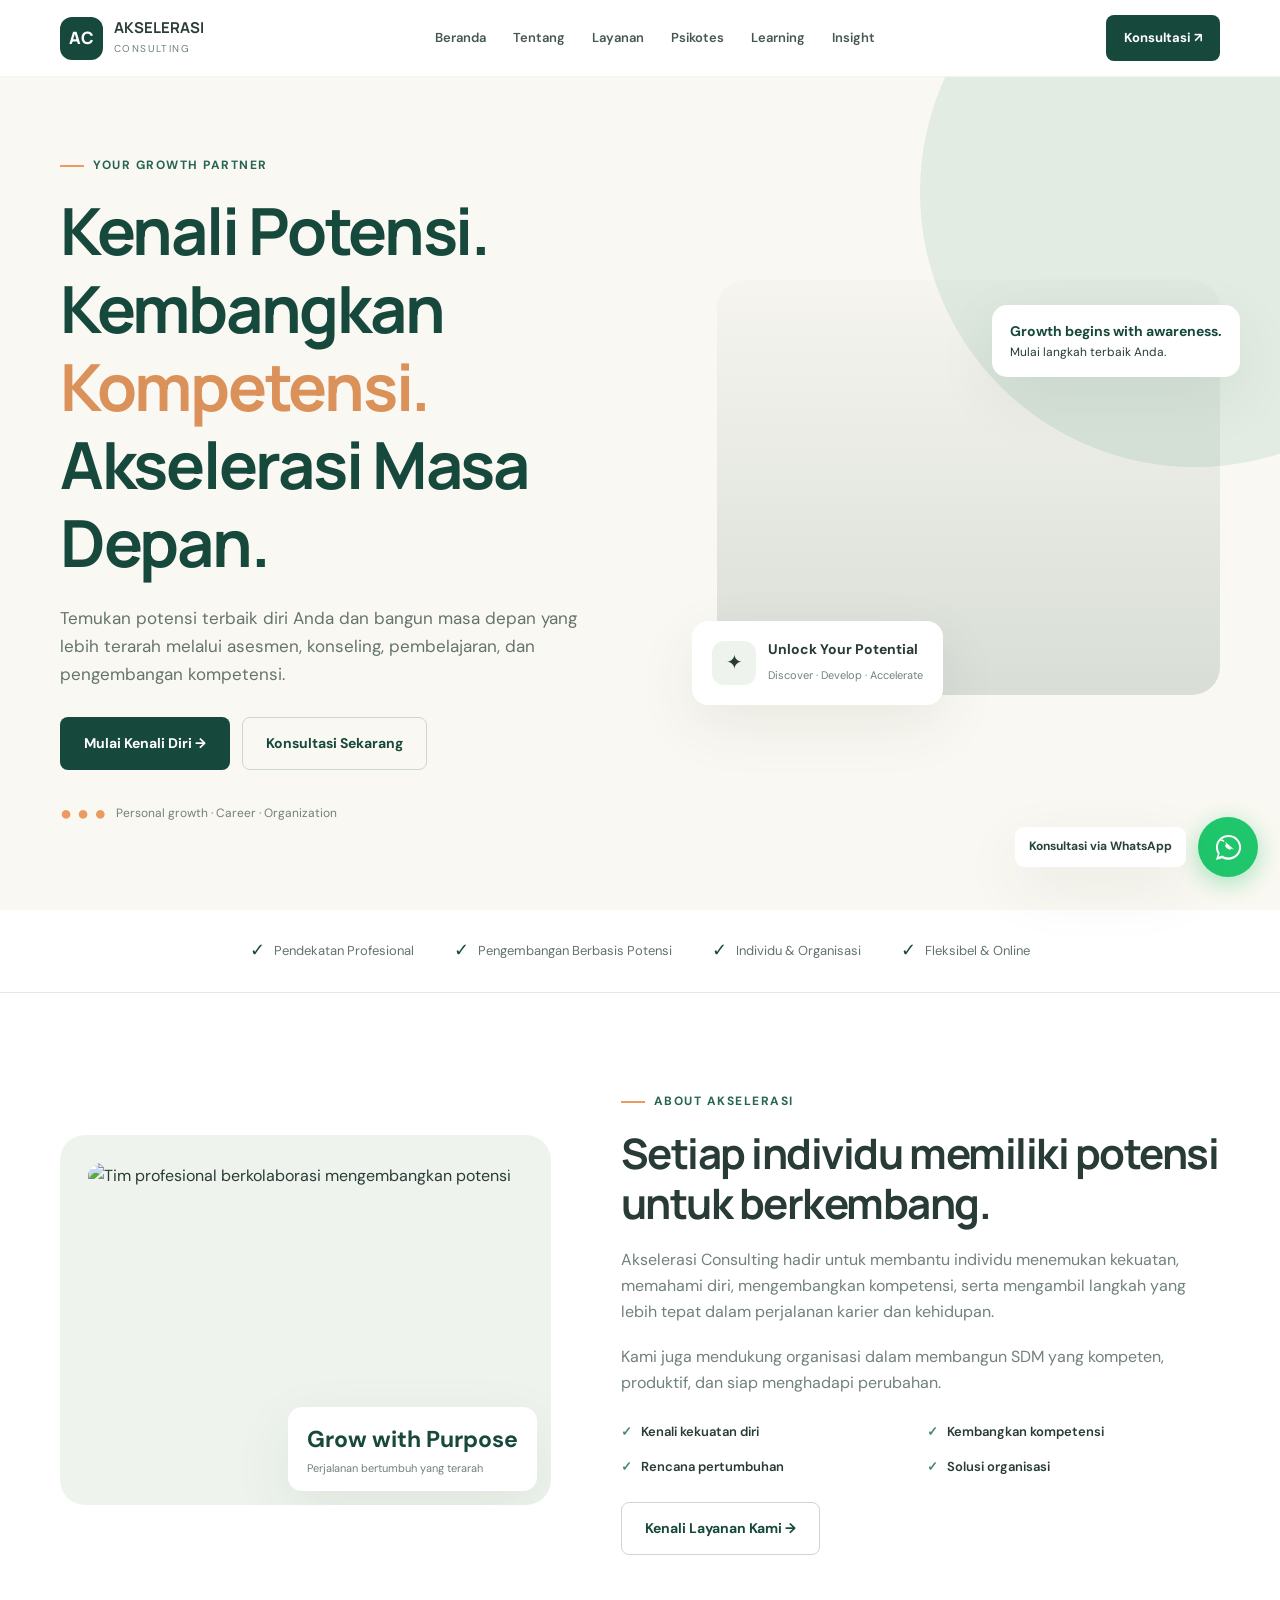
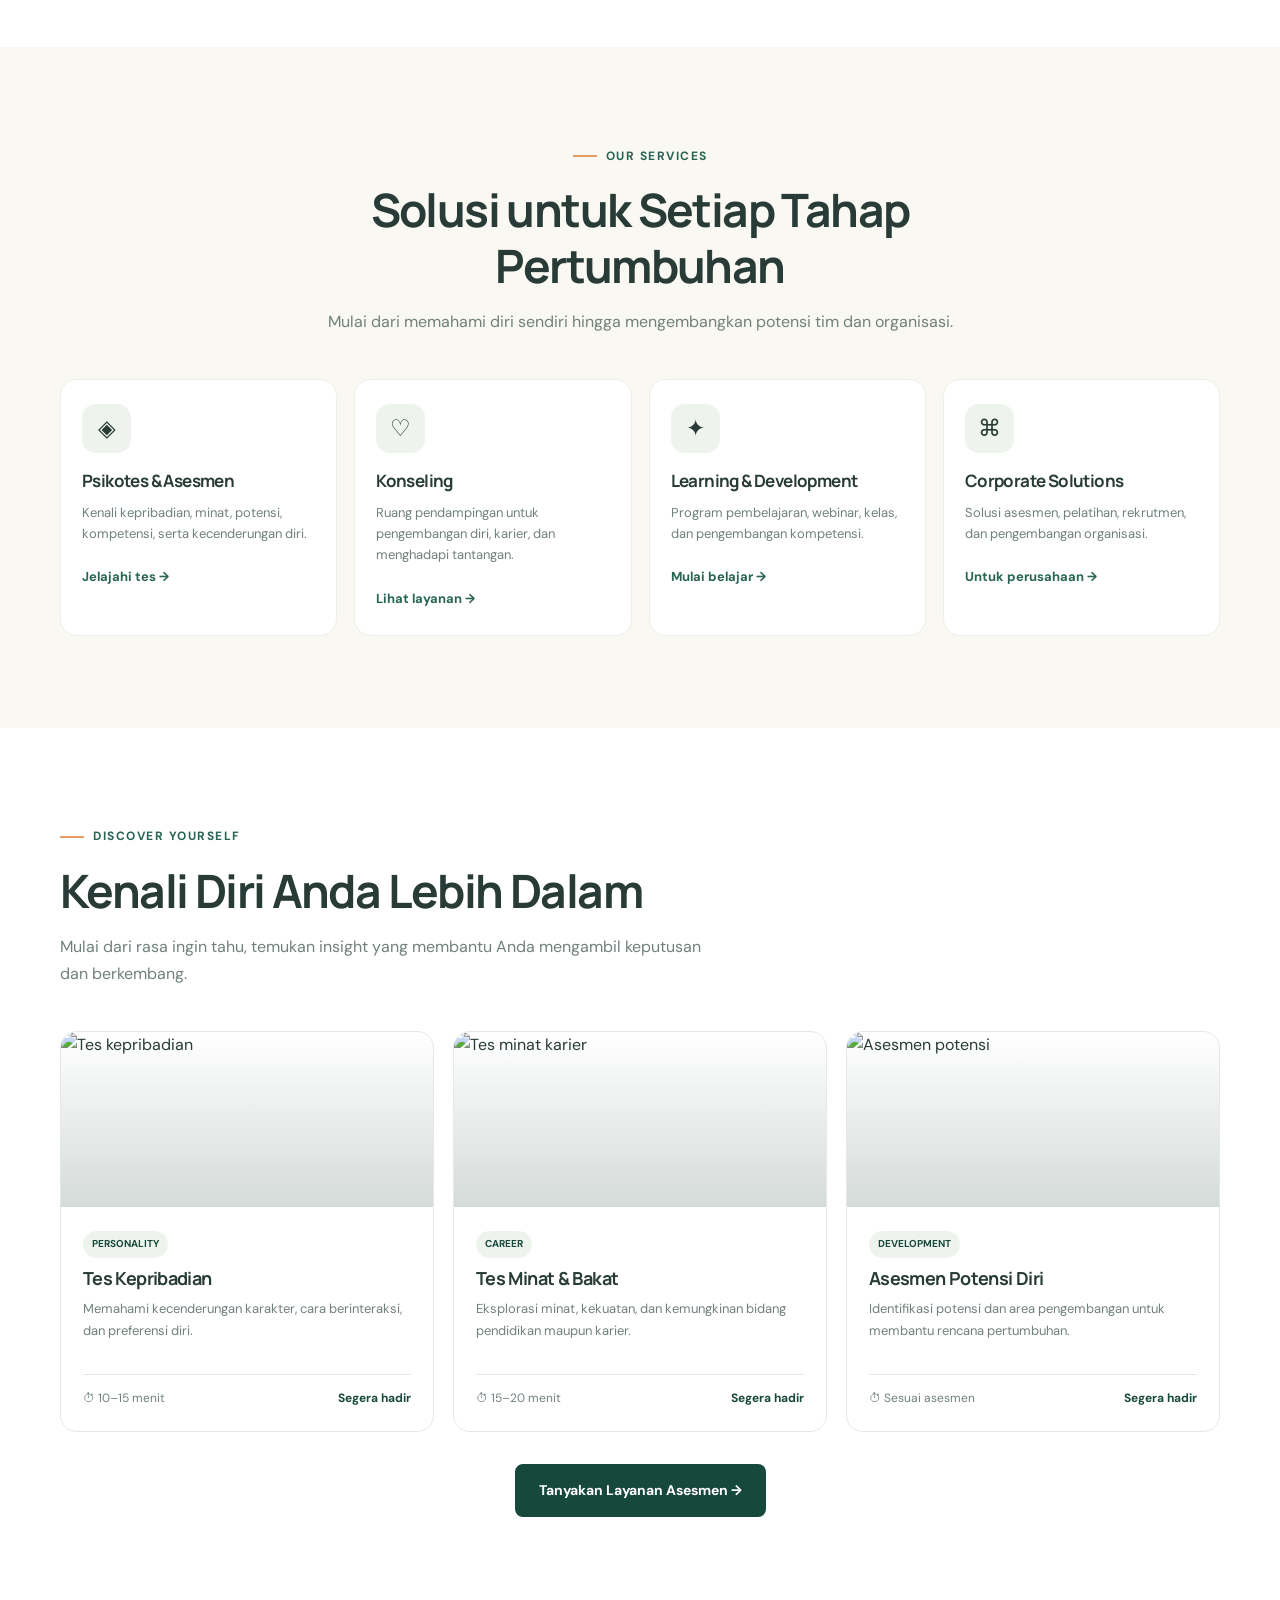
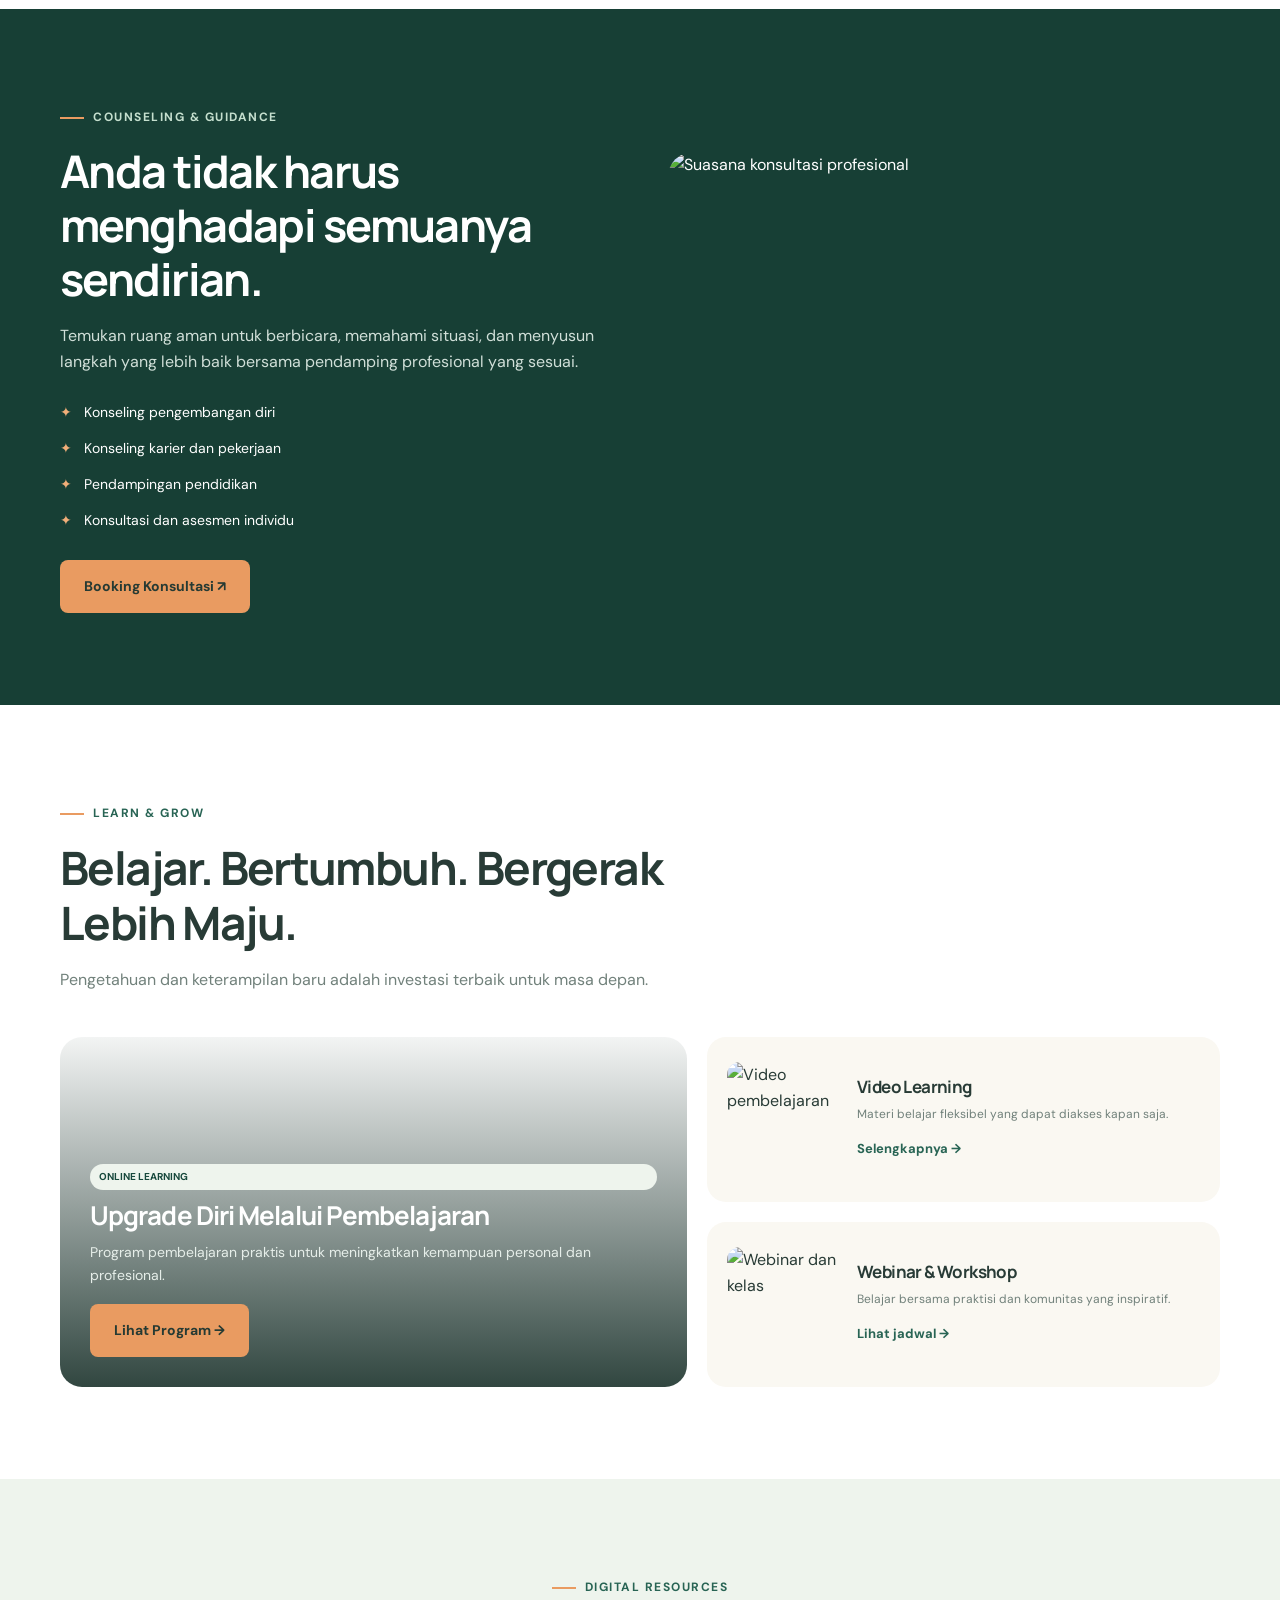
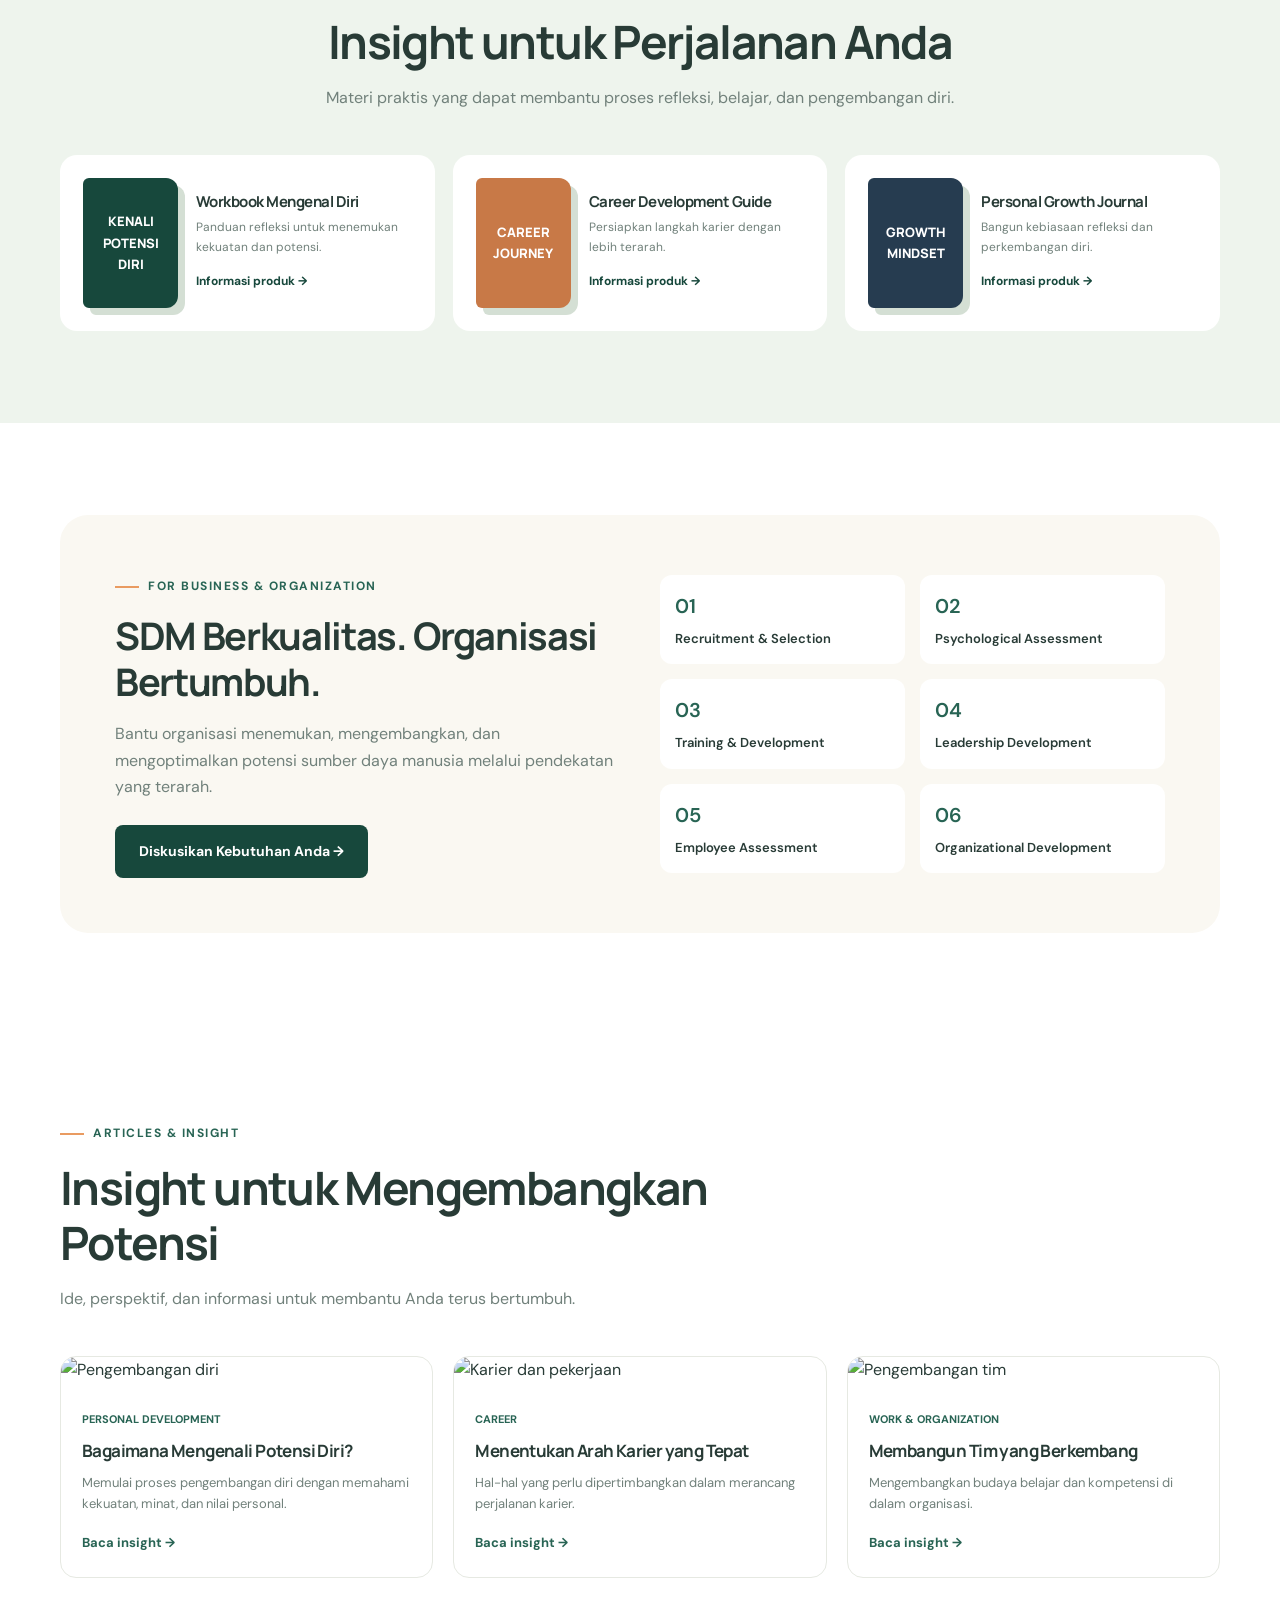
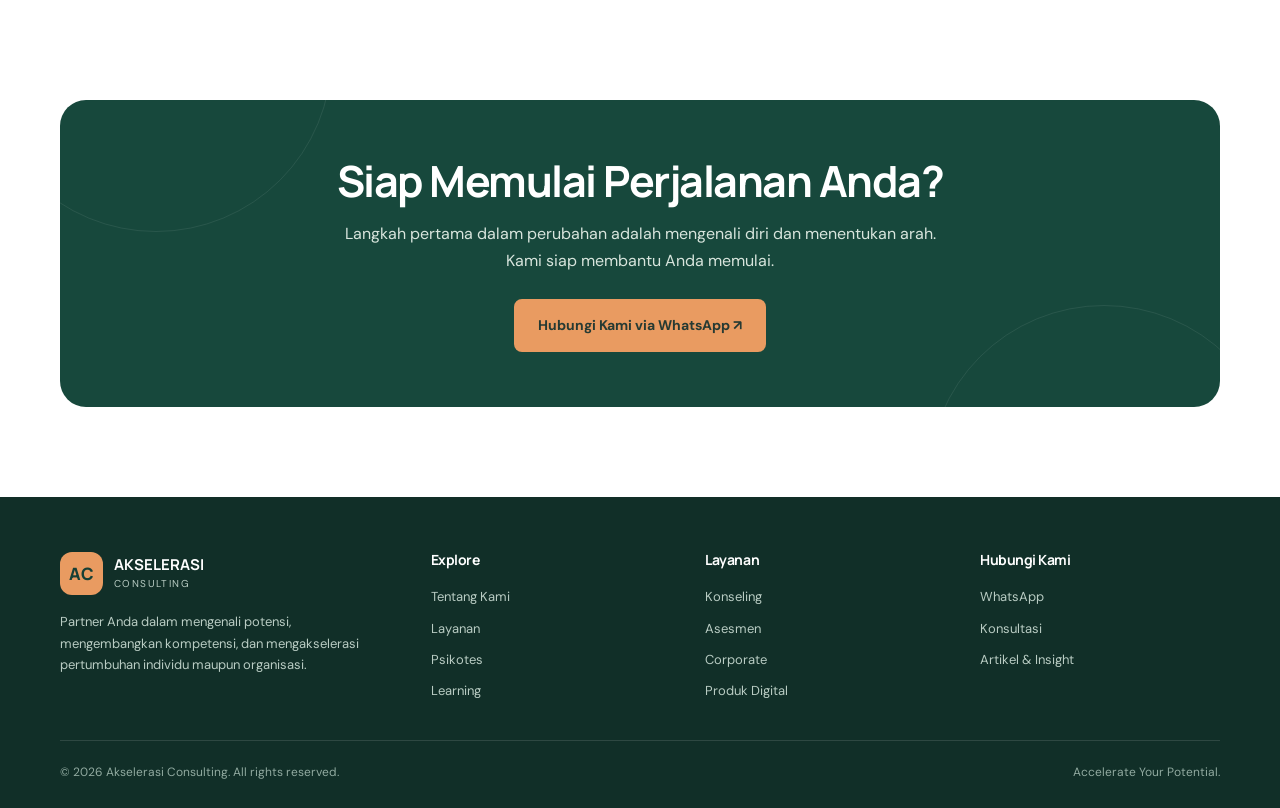
==== commit 51d1bcb4: "Update index.html" ====
--- a/index.html
+++ b/index.html
@@ -4,689 +4,360 @@
 <head>
 <meta charset="UTF-8">
 <meta name="viewport" content="width=device-width, initial-scale=1.0">
-<title>Akselerasi Consulting | Accelerate Your Potential</title>
-<meta name="description" content="Akselerasi Consulting menyediakan psikotes online, konseling, assessment, learning, webinar, dan pengembangan potensi diri.">
+<title>Akselerasi Consulting | Psikologi, Asesmen & Pengembangan Potensi</title>
+<meta name="description" content="Akselerasi Consulting membantu individu dan organisasi mengenali potensi, mengembangkan kompetensi, psikotes, konseling, pelatihan dan solusi SDM.">
+<meta name="theme-color" content="#173f35">
+<meta property="og:title" content="Akselerasi Consulting">
+<meta property="og:description" content="Kenali Potensi. Kembangkan Kompetensi. Akselerasi Masa Depan.">
+<meta property="og:type" content="website">
+<link rel="preconnect" href="https://fonts.googleapis.com">
+<link rel="preconnect" href="https://fonts.gstatic.com" crossorigin>
+<link href="https://fonts.googleapis.com/css2?family=DM+Sans:wght@400;500;600;700&family=Manrope:wght@400;500;600;700;800&display=swap" rel="stylesheet">
 
 <style>
-:root {
-  --green: #31775f;
-  --green-dark: #205640;
-  --mint: #e7f2ec;
-  --navy: #24364b;
-  --cream: #fbfaf6;
-  --orange: #e7a36c;
-  --text: #334155;
-  --muted: #778394;
-  --white: #ffffff;
-}
-
-* { box-sizing: border-box; margin: 0; padding: 0; }
-
-html { scroll-behavior: smooth; }
-
-body {
-  font-family: Arial, Helvetica, sans-serif;
-  background: var(--cream);
-  color: var(--navy);
-  line-height: 1.6;
-}
-
-a { text-decoration: none; color: inherit; }
-
-.container {
-  width: min(1180px, 92%);
-  margin: auto;
-}
-
-/* NAVIGATION */
-
-header {
-  background: rgba(255,255,255,.96);
-  border-bottom: 1px solid #edf0ed;
-  position: sticky;
-  top: 0;
-  z-index: 100;
-}
-
-.nav {
-  display: flex;
-  align-items: center;
-  justify-content: space-between;
-  min-height: 76px;
-}
-
-.logo {
-  font-size: 21px;
-  font-weight: 800;
-  color: var(--green-dark);
-  letter-spacing: -.5px;
-}
-
-.logo span {
-  color: var(--orange);
-}
-
-.nav-menu {
-  display: flex;
-  gap: 25px;
-  align-items: center;
-  font-size: 14px;
-  color: #536173;
-}
-
-.nav-menu a:hover {
-  color: var(--green);
-}
-
-.btn {
-  display: inline-block;
-  padding: 13px 20px;
-  border-radius: 10px;
-  font-weight: 700;
-  font-size: 14px;
-  transition: .2s;
-}
-
-.btn:hover {
-  transform: translateY(-2px);
-}
-
-.btn-green {
-  color: white;
-  background: var(--green);
-}
-
-.btn-green:hover {
-  background: var(--green-dark);
-}
-
-.btn-outline {
-  border: 1px solid #d5e2d9;
-  background: white;
-}
-
-.menu-toggle {
-  display: none;
-  padding: 9px 12px;
-  background: white;
-  border: 1px solid #ddd;
-  border-radius: 8px;
-  cursor: pointer;
-}
-
+:root{
+  --green:#17483c;
+  --green2:#286454;
+  --sage:#dce9df;
+  --sage-light:#eef4ed;
+  --cream:#faf8f2;
+  --orange:#e99b61;
+  --navy:#202f3c;
+  --text:#283b36;
+  --muted:#71817b;
+  --white:#ffffff;
+  --border:#e6e9e2;
+  --shadow:0 20px 60px rgba(24,61,50,.08);
+}
+*{box-sizing:border-box;margin:0;padding:0}
+html{scroll-behavior:smooth;scroll-padding-top:90px}
+body{
+  font-family:'DM Sans',sans-serif;
+  color:var(--text);
+  background:#fff;
+  line-height:1.65;
+}
+h1,h2,h3,h4{
+  font-family:'Manrope',sans-serif;
+  letter-spacing:-.035em;
+  line-height:1.2;
+}
+a{text-decoration:none;color:inherit}
+button{font:inherit;cursor:pointer}
+.container{width:min(1160px,91%);margin:auto}
+.section{padding:92px 0}
+.section-head{max-width:660px;margin-bottom:44px}
+.section-head.center{text-align:center;margin-left:auto;margin-right:auto}
+.eyebrow{
+  display:inline-flex;align-items:center;gap:9px;
+  color:var(--green2);font-size:12px;font-weight:700;
+  letter-spacing:1.5px;text-transform:uppercase;margin-bottom:16px
+}
+.eyebrow:before{
+  content:"";width:24px;height:2px;background:var(--orange)
+}
+.section-head h2{font-size:clamp(30px,4vw,46px);margin-bottom:16px}
+.section-head p{color:var(--muted);font-size:16px}
+.btn{
+  display:inline-flex;justify-content:center;align-items:center;gap:10px;
+  padding:14px 23px;border-radius:8px;font-weight:700;font-size:14px;
+  border:1px solid transparent;transition:.25s
+}
+.btn-primary{background:var(--green);color:white}
+.btn-primary:hover{background:#10362d;transform:translateY(-2px)}
+.btn-outline{border-color:#cbd8cf;color:var(--green)}
+.btn-outline:hover{background:var(--sage-light)}
+.btn-white{background:white;color:var(--green)}
+.btn-white:hover{background:var(--cream)}
+.btn-orange{background:var(--orange);color:#263a33}
+.btn-orange:hover{filter:brightness(.96);transform:translateY(-2px)}
+/* HEADER */
+header{
+  position:sticky;top:0;z-index:1000;
+  background:rgba(255,255,255,.94);
+  backdrop-filter:blur(14px);
+  border-bottom:1px solid rgba(0,0,0,.045)
+}
+.nav{
+  min-height:76px;display:flex;align-items:center;
+  justify-content:space-between;gap:24px
+}
+.brand{display:flex;align-items:center;gap:11px}
+.logo{
+  width:43px;height:43px;background:var(--green);
+  border-radius:12px;display:flex;align-items:center;
+  justify-content:center;color:#fff;font-family:Manrope;
+  font-weight:800;font-size:17px
+}
+.brand-text{line-height:1.25}
+.brand-text strong{display:block;font-family:Manrope;font-size:15px}
+.brand-text small{font-size:10px;color:var(--muted);letter-spacing:1.4px}
+.nav-links{display:flex;align-items:center;gap:27px}
+.nav-links a{font-size:13px;font-weight:600;color:#465750}
+.nav-links a:hover{color:var(--green2)}
+.nav-cta{padding:11px 17px;font-size:13px}
+.menu-btn{display:none;border:0;background:transparent;font-size:26px;color:var(--green)}
 /* HERO */
-
-.hero {
-  background: var(--mint);
-  padding: 75px 0;
-  overflow: hidden;
-}
-
-.hero-grid {
-  display: grid;
-  grid-template-columns: 1.1fr .9fr;
-  align-items: center;
-  gap: 45px;
-}
-
-.badge {
-  display: inline-block;
-  padding: 8px 13px;
-  background: #d5e9dc;
-  color: var(--green-dark);
-  border-radius: 30px;
-  font-size: 12px;
-  font-weight: bold;
-}
-
-.hero h1 {
-  font-size: clamp(38px, 5vw, 60px);
-  line-height: 1.12;
-  margin: 22px 0;
-  letter-spacing: -2px;
-}
-
-.hero h1 span {
-  color: var(--green);
-}
-
-.hero p {
-  color: #61766a;
-  font-size: 17px;
-  max-width: 560px;
-}
-
-.hero-buttons {
-  display: flex;
-  gap: 12px;
-  margin-top: 28px;
-  flex-wrap: wrap;
-}
-
-.hero-visual {
-  min-height: 370px;
-  background: #d3e6d8;
-  border-radius: 45% 55% 55% 45%;
-  display: flex;
-  justify-content: center;
-  align-items: center;
-  position: relative;
-}
-
-.hero-visual-inner {
-  width: 75%;
-  height: 290px;
-  background: linear-gradient(140deg, #66977d, #2f6650);
-  border-radius: 140px 140px 25px 25px;
-  display: flex;
-  justify-content: center;
-  align-items: center;
-  color: white;
-  font-size: 85px;
-}
-
-.floating-card {
-  position: absolute;
-  background: white;
-  border-radius: 14px;
-  padding: 14px 18px;
-  box-shadow: 0 12px 30px #294d3815;
-  font-size: 13px;
-  font-weight: bold;
-}
-
-.float-one { top: 30px; left: 0; }
-.float-two { right: 0; bottom: 30px; }
-
-.floating-card small {
-  display: block;
-  color: var(--muted);
-  font-weight: normal;
-}
-
-/* SECTION */
-
-section {
-  padding: 75px 0;
-}
-
-.section-heading {
-  max-width: 700px;
-  margin-bottom: 35px;
-}
-
-.section-heading small {
-  color: var(--green);
-  text-transform: uppercase;
-  font-weight: bold;
-  letter-spacing: 1px;
-}
-
-.section-heading h2 {
-  font-size: clamp(27px, 3vw, 38px);
-  line-height: 1.2;
-  margin: 10px 0;
-  letter-spacing: -.8px;
-}
-
-.section-heading p {
-  color: var(--muted);
-}
-
+.hero{
+  position:relative;overflow:hidden;
+  background:var(--cream);padding:72px 0 80px
+}
+.hero:before{
+  content:"";position:absolute;width:550px;height:550px;
+  border-radius:50%;background:#e3ece2;right:-190px;top:-160px
+}
+.hero-grid{
+  position:relative;display:grid;grid-template-columns:1.04fr .96fr;
+  align-items:center;gap:60px
+}
+.hero h1{font-size:clamp(39px,5.3vw,65px);color:var(--green);margin-bottom:22px}
+.hero h1 span{color:#db915a}
+.hero-copy{font-size:17px;color:#64746d;max-width:520px;margin-bottom:29px}
+.hero-buttons{display:flex;flex-wrap:wrap;gap:12px}
+.hero-note{display:flex;align-items:center;gap:10px;margin-top:27px;color:#708079;font-size:12px}
+.hero-note .dots{color:var(--orange);font-size:20px}
+.hero-visual{position:relative;min-height:440px}
+.hero-image{
+  position:absolute;inset:10px 0 15px 25px;border-radius:28px;
+  background:
+  linear-gradient(180deg,rgba(23,72,60,.02),rgba(23,72,60,.15)),
+  url('https://images.unsplash.com/photo-1521737711867-e3b97375f902?auto=format&fit=crop&w=1100&q=85')
+  center/cover;
+}
+.hero-badge{
+  position:absolute;bottom:5px;left:0;background:#fff;
+  border-radius:16px;padding:17px 20px;box-shadow:var(--shadow);
+  display:flex;gap:12px;align-items:center
+}
+.badge-icon{width:44px;height:44px;background:var(--sage-light);
+border-radius:12px;display:grid;place-items:center;font-size:20px}
+.hero-badge strong{display:block;font-size:14px}
+.hero-badge small{color:var(--muted);font-size:11px}
+.hero-floating{
+  position:absolute;top:35px;right:-20px;background:white;
+  padding:15px 18px;border-radius:15px;box-shadow:var(--shadow);
+  font-size:12px
+}
+.hero-floating strong{display:block;color:var(--green);font-size:14px}
+/* TRUST STRIP */
+.trust{padding:26px 0;border-bottom:1px solid var(--border)}
+.trust-grid{display:flex;justify-content:center;gap:40px;flex-wrap:wrap}
+.trust-item{display:flex;align-items:center;gap:9px;font-size:13px;color:#63736c}
+.trust-item span{color:var(--green);font-size:18px}
+/* ABOUT */
+.about-grid{display:grid;grid-template-columns:.9fr 1.1fr;gap:70px;align-items:center}
+.about-art{
+  background:var(--sage-light);padding:28px;border-radius:25px;
+  min-height:370px;position:relative;overflow:hidden
+}
+.about-art img{width:100%;height:315px;object-fit:cover;border-radius:17px}
+.about-stat{
+  position:absolute;bottom:14px;right:14px;background:white;
+  padding:14px 19px;border-radius:14px;box-shadow:var(--shadow)
+}
+.about-stat strong{color:var(--green);font-size:23px}
+.about-stat small{display:block;color:var(--muted);font-size:11px}
+.about-copy h2{font-size:clamp(30px,4vw,42px);margin-bottom:18px}
+.about-copy p{color:var(--muted);margin-bottom:18px}
+.about-points{display:grid;grid-template-columns:1fr 1fr;gap:13px;margin:25px 0}
+.about-point{display:flex;gap:9px;font-size:13px;font-weight:600}
+.about-point span{color:#4d896c}
 /* SERVICES */
-
-.services {
-  display: grid;
-  grid-template-columns: repeat(4, 1fr);
-  gap: 18px;
-}
-
-.service-card {
-  background: white;
-  border: 1px solid #eceeea;
-  padding: 23px;
-  border-radius: 18px;
-  transition: .2s;
-}
-
-.service-card:hover {
-  transform: translateY(-5px);
-  box-shadow: 0 15px 35px #233c2810;
-}
-
-.service-icon {
-  width: 53px;
-  height: 53px;
-  border-radius: 15px;
-  display: grid;
-  place-items: center;
-  font-size: 25px;
-  margin-bottom: 18px;
-}
-
-.service-card h3 {
-  font-size: 17px;
-  margin-bottom: 8px;
-}
-
-.service-card p {
-  color: var(--muted);
-  font-size: 13px;
-  margin-bottom: 18px;
-}
-
-.service-card a {
-  color: var(--green);
-  font-weight: bold;
-  font-size: 13px;
-}
-
-/* PSIKOTES */
-
-.tests {
-  background: white;
-}
-
-.test-grid {
-  display: grid;
-  grid-template-columns: repeat(3, 1fr);
-  gap: 18px;
-}
-
-.test-card {
-  border: 1px solid #e9eee9;
-  border-radius: 17px;
-  overflow: hidden;
-}
-
-.test-cover {
-  height: 145px;
-  display: grid;
-  place-items: center;
-  font-size: 45px;
-}
-
-.test-content {
-  padding: 20px;
-}
-
-.test-content h3 {
-  margin-bottom: 8px;
-}
-
-.test-content p {
-  color: var(--muted);
-  font-size: 13px;
-}
-
-.test-tag {
-  display: inline-block;
-  padding: 5px 9px;
-  border-radius: 20px;
-  background: #e5f4ea;
-  color: #327b56;
-  font-size: 11px;
-  font-weight: bold;
-  margin-top: 12px;
-}
-
+.services{background:var(--cream)}
+.service-grid{display:grid;grid-template-columns:repeat(4,1fr);gap:17px}
+.service-card{
+  background:white;border:1px solid #edf0e9;border-radius:17px;
+  padding:24px 21px;transition:.25s
+}
+.service-card:hover{transform:translateY(-5px);box-shadow:var(--shadow)}
+.service-icon{
+  width:49px;height:49px;display:grid;place-items:center;
+  background:var(--sage-light);border-radius:14px;font-size:23px;margin-bottom:18px
+}
+.service-card h3{font-size:17px;margin-bottom:10px}
+.service-card p{font-size:13px;color:var(--muted);margin-bottom:19px}
+.card-link{font-size:13px;color:var(--green2);font-weight:700}
+/* TEST */
+.test-grid{display:grid;grid-template-columns:repeat(3,1fr);gap:19px}
+.test-card{
+  border:1px solid var(--border);border-radius:17px;overflow:hidden;
+  background:#fff;transition:.2s
+}
+.test-card:hover{box-shadow:var(--shadow);transform:translateY(-3px)}
+.test-cover{height:175px;position:relative;overflow:hidden}
+.test-cover img{width:100%;height:100%;object-fit:cover}
+.test-cover:after{content:"";position:absolute;inset:0;background:linear-gradient(0deg,rgba(20,55,45,.18),transparent)}
+.test-body{padding:22px}
+.test-tag{display:inline-block;background:var(--sage-light);color:var(--green);
+font-size:10px;padding:5px 9px;border-radius:30px;font-weight:700;margin-bottom:10px}
+.test-body h3{font-size:18px;margin-bottom:9px}
+.test-body p{font-size:13px;color:var(--muted);min-height:60px}
+.test-meta{display:flex;justify-content:space-between;color:var(--muted);
+font-size:12px;border-top:1px solid var(--border);padding-top:14px;margin-top:16px}
+.test-price{font-weight:700;color:var(--green)}
 /* COUNSELING */
-
-.counseling {
-  background: #f4efe8;
-}
-
-.counsel-grid {
-  display: grid;
-  grid-template-columns: 1fr 1fr;
-  gap: 40px;
-  align-items: center;
-}
-
-.counsel-box {
-  padding: 38px;
-  border-radius: 25px;
-  background: #e8ddf4;
-}
-
-.counsel-box h3 {
-  font-size: 27px;
-  margin-bottom: 12px;
-}
-
-.counsel-box p {
-  color: #706582;
-}
-
-.counsel-steps {
-  margin-top: 25px;
-  display: grid;
-  gap: 15px;
-}
-
-.counsel-step {
-  display: flex;
-  gap: 13px;
-  align-items: center;
-}
-
-.step-icon {
-  width: 38px;
-  height: 38px;
-  background: white;
-  border-radius: 11px;
-  display: grid;
-  place-items: center;
-}
-
-.counsel-step strong {
-  display: block;
-  font-size: 14px;
-}
-
-.counsel-step small {
-  color: var(--muted);
-}
-
-/* VIDEO */
-
-.video-section {
-  background: white;
-}
-
-.video-grid {
-  display: grid;
-  grid-template-columns: repeat(3, 1fr);
-  gap: 18px;
-}
-
-.video-card {
-  border: 1px solid #e9eee9;
-  border-radius: 18px;
-  overflow: hidden;
-}
-
-.video-cover {
-  height: 165px;
-  padding: 20px;
-  display: flex;
-  flex-direction: column;
-  justify-content: space-between;
-}
-
-.video-cover span {
-  font-size: 12px;
-  font-weight: bold;
-}
-
-.video-cover strong {
-  font-size: 23px;
-  line-height: 1.2;
-}
-
-.video-content {
-  padding: 18px;
-}
-
-.video-content h3 {
-  font-size: 16px;
-  margin-bottom: 8px;
-}
-
-.video-content p {
-  color: var(--muted);
-  font-size: 13px;
-}
-
-.video-bottom {
-  display: flex;
-  justify-content: space-between;
-  margin-top: 15px;
-  font-weight: bold;
-  font-size: 14px;
-}
-
+.counseling{background:#173f35;color:white}
+.counsel-grid{display:grid;grid-template-columns:1fr 1fr;gap:55px;align-items:center}
+.counseling .eyebrow{color:#c5dfce}
+.counseling h2{font-size:clamp(31px,4vw,45px);margin-bottom:17px}
+.counseling p{color:#d0dfd8;margin-bottom:25px}
+.counsel-list{display:grid;gap:13px;margin-bottom:28px}
+.counsel-list div{display:flex;gap:12px;align-items:center;font-size:14px}
+.counsel-list span{color:#f0ae79}
+.counsel-img{height:410px;border-radius:25px;overflow:hidden}
+.counsel-img img{width:100%;height:100%;object-fit:cover}
+/* LEARNING */
+.learning-grid{display:grid;grid-template-columns:1.1fr .9fr;gap:20px}
+.learning-feature{
+  min-height:350px;border-radius:22px;padding:30px;position:relative;
+  display:flex;flex-direction:column;justify-content:flex-end;color:white;overflow:hidden
+}
+.learning-feature:before{
+  content:"";position:absolute;inset:0;
+  background:linear-gradient(0deg,rgba(13,38,31,.85),rgba(13,38,31,.05)),
+  url('https://images.unsplash.com/photo-1524178232363-1fb2b075b655?auto=format&fit=crop&w=1000&q=85') center/cover
+}
+.learning-feature>*{position:relative}
+.learning-feature h3{font-size:26px;margin-bottom:9px}
+.learning-feature p{font-size:14px;color:#e6eee9;margin-bottom:17px}
+.learning-side{display:grid;gap:20px}
+.learning-small{
+  display:flex;gap:18px;align-items:center;background:var(--cream);
+  border-radius:19px;padding:20px
+}
+.learning-small img{width:112px;height:115px;object-fit:cover;border-radius:13px}
+.learning-small h3{font-size:17px;margin-bottom:8px}
+.learning-small p{font-size:12px;color:var(--muted);margin-bottom:10px}
 /* EBOOK */
-
-.ebook-grid {
-  display: grid;
-  grid-template-columns: repeat(4, 1fr);
-  gap: 17px;
-}
-
-.ebook-card {
-  background: white;
-  padding: 14px;
-  border: 1px solid #e9eee9;
-  border-radius: 17px;
-}
-
-.book-cover {
-  height: 190px;
-  border-radius: 11px;
-  padding: 20px;
-  color: white;
-  display: flex;
-  flex-direction: column;
-  justify-content: space-between;
-}
-
-.book-cover small {
-  font-size: 10px;
-  letter-spacing: 1px;
-}
-
-.book-cover strong {
-  font-size: 24px;
-  line-height: 1.1;
-}
-
-.ebook-card h3 {
-  font-size: 14px;
-  margin: 13px 0 6px;
-}
-
-.ebook-card p {
-  font-size: 12px;
-  color: var(--muted);
-}
-
-.book-price {
-  margin-top: 12px;
-  font-weight: bold;
-  color: var(--green);
-  font-size: 14px;
-}
-
+.ebook{background:var(--sage-light)}
+.ebook-grid{display:grid;grid-template-columns:repeat(3,1fr);gap:18px}
+.ebook-card{background:white;border-radius:17px;padding:23px;display:flex;gap:18px;align-items:center}
+.book{
+  width:95px;min-width:95px;height:130px;border-radius:6px 12px 12px 6px;
+  background:var(--green);color:white;display:flex;align-items:center;
+  justify-content:center;text-align:center;padding:10px;
+  box-shadow:7px 7px 0 #d4dfd4;font-family:Manrope;font-weight:800;font-size:13px
+}
+.book.orange{background:#c87947}
+.book.navy{background:#263c50}
+.ebook-card h3{font-size:15px;margin-bottom:7px}
+.ebook-card p{font-size:12px;color:var(--muted);margin-bottom:10px}
+.ebook-card a{font-size:12px;color:var(--green);font-weight:700}
 /* CORPORATE */
-
-.corporate {
-  background: var(--navy);
-  color: white;
-}
-
-.corporate-grid {
-  display: grid;
-  grid-template-columns: 1fr 1fr;
-  gap: 35px;
-  align-items: center;
-}
-
-.corporate h2 {
-  font-size: 36px;
-  line-height: 1.2;
-  margin: 12px 0;
-}
-
-.corporate p {
-  color: #c5d0dc;
-}
-
-.corporate-list {
-  display: grid;
-  gap: 13px;
-  margin: 25px 0;
-}
-
-.corporate-list div {
-  padding: 13px;
-  background: #ffffff10;
-  border-radius: 10px;
-}
-
+.corporate{
+  background:var(--cream);border-radius:28px;padding:55px;
+  display:grid;grid-template-columns:1fr 1fr;gap:40px;align-items:center
+}
+.corporate h2{font-size:38px;margin-bottom:17px}
+.corporate p{color:var(--muted);margin-bottom:24px}
+.corporate-list{display:grid;grid-template-columns:1fr 1fr;gap:15px}
+.corporate-list div{padding:15px;background:white;border-radius:12px;font-size:13px;font-weight:600}
+.corporate-list span{display:block;color:var(--green2);font-size:20px;margin-bottom:5px}
 /* ARTICLES */
-
-.article-grid {
-  display: grid;
-  grid-template-columns: repeat(3, 1fr);
-  gap: 18px;
-}
-
-.article-card {
-  background: white;
-  border: 1px solid #e9eee9;
-  border-radius: 17px;
-  overflow: hidden;
-}
-
-.article-cover {
-  height: 145px;
-  display: grid;
-  place-items: center;
-  font-size: 40px;
-}
-
-.article-content {
-  padding: 18px;
-}
-
-.article-content small {
-  color: var(--green);
-  font-weight: bold;
-}
-
-.article-content h3 {
-  font-size: 16px;
-  margin: 8px 0;
-}
-
-.article-content p {
-  color: var(--muted);
-  font-size: 13px;
-}
-
+.article-grid{display:grid;grid-template-columns:repeat(3,1fr);gap:20px}
+.article-card{border:1px solid var(--border);border-radius:16px;overflow:hidden}
+.article-card img{height:190px;width:100%;object-fit:cover}
+.article-body{padding:21px}
+.article-body small{color:var(--green2);font-weight:700;font-size:11px}
+.article-body h3{font-size:17px;margin:10px 0}
+.article-body p{font-size:13px;color:var(--muted);margin-bottom:15px}
 /* CTA */
-
-.cta {
-  padding: 55px 0;
-}
-
-.cta-box {
-  background: var(--green-dark);
-  border-radius: 24px;
-  padding: 42px;
-  color: white;
-  display: flex;
-  align-items: center;
-  justify-content: space-between;
-  gap: 25px;
-}
-
-.cta-box h2 {
-  font-size: 30px;
-  margin-bottom: 8px;
-}
-
-.cta-box p {
-  color: #d2e4d9;
-}
-
-.cta-box .btn {
-  background: white;
-  color: var(--green-dark);
-  white-space: nowrap;
-}
-
+.cta{padding:30px 0 90px}
+.cta-box{
+  background:var(--green);border-radius:26px;padding:55px;
+  color:white;text-align:center;position:relative;overflow:hidden
+}
+.cta-box:before,.cta-box:after{
+  content:"";position:absolute;border:1px solid rgba(255,255,255,.08);
+  border-radius:50%;width:350px;height:350px
+}
+.cta-box:before{top:-220px;left:-80px}
+.cta-box:after{bottom:-250px;right:-60px}
+.cta-box h2{font-size:clamp(29px,4vw,43px);margin-bottom:15px;position:relative}
+.cta-box p{color:#d8e5dd;max-width:600px;margin:0 auto 25px;position:relative}
+.cta-box .btn{position:relative}
 /* FOOTER */
-
-footer {
-  background: white;
-  border-top: 1px solid #e9eee9;
-  padding: 30px 0;
-  color: var(--muted);
-  font-size: 13px;
-}
-
-.footer-grid {
-  display: flex;
-  justify-content: space-between;
-  gap: 20px;
-  flex-wrap: wrap;
-}
-
-/* MOBILE */
-
-@media(max-width:950px) {
-  .services,.ebook-grid {
-    grid-template-columns: repeat(2,1fr);
-  }
-}
-
-@media(max-width:700px) {
-  .nav { min-height: 66px; }
-  .nav-menu {
-    display: none;
-    position: absolute;
-    top: 66px;
-    left: 4%;
-    right: 4%;
-    background: white;
-    padding: 20px;
-    border: 1px solid #eee;
-    border-radius: 14px;
-    flex-direction: column;
-    align-items: flex-start;
-  }
-
-  .nav-menu.open { display: flex; }
-  .menu-toggle { display: block; }
-  .nav .btn { display: none; }
-
-  .hero { padding: 45px 0; }
-  .hero-grid { grid-template-columns: 1fr; }
-  .hero h1 { letter-spacing: -1px; }
-  .hero-visual { min-height: 320px; }
-
-  section { padding: 48px 0; }
-
-  .services { grid-template-columns: 1fr 1fr; gap: 11px; }
-  .service-card { padding: 15px; }
-  .service-card p { font-size: 12px; }
-
-  .test-grid,.video-grid,.article-grid {
-    grid-template-columns: 1fr;
-  }
-
-  .counsel-grid,.corporate-grid {
-    grid-template-columns: 1fr;
-  }
-
-  .counsel-box { padding: 25px; }
-
-  .ebook-grid { grid-template-columns: 1fr 1fr; gap: 11px; }
-  .ebook-card { padding: 10px; }
-  .book-cover { height: 160px; padding: 14px; }
-  .book-cover strong { font-size: 20px; }
-
-  .corporate h2 { font-size: 29px; }
-
-  .cta-box {
-    flex-direction: column;
-    align-items: flex-start;
-    padding: 28px;
-  }
-
-  .cta-box h2 { font-size: 25px; }
+footer{background:#112f28;color:white;padding:55px 0 25px}
+.footer-grid{display:grid;grid-template-columns:1.4fr 1fr 1fr 1fr;gap:35px}
+.footer-about p{font-size:13px;color:#b9ccc3;max-width:320px;margin-top:16px}
+footer h4{font-size:14px;margin-bottom:17px}
+footer a,footer p{font-size:13px;color:#b9ccc3}
+.footer-links{display:grid;gap:10px}
+.footer-links a:hover{color:white}
+.footer-bottom{border-top:1px solid rgba(255,255,255,.12);margin-top:38px;padding-top:22px;display:flex;justify-content:space-between;gap:15px;flex-wrap:wrap;font-size:12px;color:#91aaa0}
+/* WHATSAPP */
+.wa-float{
+  position:fixed;bottom:23px;right:22px;z-index:9999;
+  width:60px;height:60px;border-radius:50%;background:#20c66b;color:white;
+  display:grid;place-items:center;box-shadow:0 6px 25px rgba(32,198,107,.4);
+  transition:.2s
+}
+.wa-float:hover{transform:scale(1.08)}
+.wa-float svg{width:31px;height:31px}
+.wa-tooltip{
+  position:absolute;right:72px;white-space:nowrap;background:white;
+  color:#28433a;padding:10px 14px;border-radius:9px;
+  box-shadow:var(--shadow);font-size:12px;font-weight:700
+}
+/* RESPONSIVE */
+@media(max-width:1000px){
+ .nav-links{gap:16px}
+ .service-grid{grid-template-columns:repeat(2,1fr)}
+ .ebook-grid{grid-template-columns:1fr}
+ .corporate{padding:35px}
+}
+@media(max-width:760px){
+ .section{padding:65px 0}
+ .nav{min-height:68px}
+ .menu-btn{display:block}
+ .nav-links{
+   display:none;position:absolute;top:68px;left:0;right:0;background:white;
+   padding:22px 5%;box-shadow:0 15px 25px rgba(0,0,0,.06);
+   flex-direction:column;align-items:stretch;gap:18px
+ }
+ .nav-links.active{display:flex}
+ .nav-links a{padding:4px}
+ .nav-cta{display:none}
+ .hero{padding:55px 0}
+ .hero-grid{grid-template-columns:1fr;gap:35px}
+ .hero h1{font-size:42px}
+ .hero-visual{min-height:350px}
+ .hero-image{inset:0 0 0 10px}
+ .hero-floating{right:0}
+ .trust-grid{gap:15px 25px}
+ .trust-item{font-size:11px}
+ .about-grid,.counsel-grid,.learning-grid,.corporate{grid-template-columns:1fr}
+ .about-grid{gap:35px}
+ .about-art{min-height:300px}
+ .about-art img{height:260px}
+ .about-copy h2{font-size:32px}
+ .service-grid{grid-template-columns:1fr 1fr}
+ .test-grid{grid-template-columns:1fr}
+ .test-cover{height:210px}
+ .counsel-img{height:300px}
+ .learning-feature{min-height:300px}
+ .learning-small{padding:14px}
+ .learning-small img{width:90px;height:95px}
+ .corporate{padding:27px}
+ .corporate h2{font-size:30px}
+ .corporate-list{gap:10px}
+ .article-grid{grid-template-columns:1fr}
+ .article-card img{height:220px}
+ .cta-box{padding:37px 23px}
+ .footer-grid{grid-template-columns:1fr 1fr;gap:30px}
+ .footer-about{grid-column:1/-1}
+}
+@media(max-width:430px){
+ .hero h1{font-size:36px}
+ .hero-copy{font-size:15px}
+ .hero-buttons .btn{width:100%}
+ .service-grid{grid-template-columns:1fr}
+ .about-points{grid-template-columns:1fr}
+ .corporate-list{grid-template-columns:1fr}
+ .footer-grid{grid-template-columns:1fr}
+ .footer-about{grid-column:auto}
+ .wa-float{width:55px;height:55px;right:16px;bottom:16px}
+ .wa-tooltip{display:none}
 }
 </style>
 </head>
@@ -694,476 +365,457 @@
 <body>
 
 <header>
-<div class="container nav">
-  <a class="logo" href="#">
-    AKSELERASI<span>.</span>
-  </a>
-
-  <nav class="nav-menu" id="navMenu">
-    <a href="#psikotes">Psikotes</a>
-    <a href="#konseling">Konseling</a>
-    <a href="#learning">Learning</a>
-    <a href="#ebook">E-Book</a>
-    <a href="#corporate">Corporate</a>
-  </nav>
-
-  <button class="menu-toggle" onclick="toggleMenu()">☰</button>
-  <a class="btn btn-green" href="#layanan">Mulai Sekarang</a>
+  <div class="container nav">
+    <a href="#home" class="brand">
+      <!-- LOGO SEMENTARA: ganti bagian ini dengan logo PNG/SVG milik Anda -->
+      <div class="logo">AC</div>
+      <div class="brand-text">
+        <strong>AKSELERASI</strong>
+        <small>CONSULTING</small>
+      </div>
+    </a>
+
+    <button class="menu-btn" id="menuBtn" aria-label="Buka menu">☰</button>
+
+    <nav class="nav-links" id="navLinks">
+      <a href="#home">Beranda</a>
+      <a href="#about">Tentang</a>
+      <a href="#services">Layanan</a>
+      <a href="#assessment">Psikotes</a>
+      <a href="#learning">Learning</a>
+      <a href="#insight">Insight</a>
+    </nav>
+
+    <a href="#contact" class="btn btn-primary nav-cta">Konsultasi ↗</a>
+  </div>
+</header>
+
+<!-- HERO -->
+<section class="hero" id="home">
+  <div class="container hero-grid">
+    <div>
+      <div class="eyebrow">Your Growth Partner</div>
+      <h1>Kenali Potensi.<br>Kembangkan <span>Kompetensi.</span><br>Akselerasi Masa Depan.</h1>
+      <p class="hero-copy">
+        Temukan potensi terbaik diri Anda dan bangun masa depan yang lebih terarah
+        melalui asesmen, konseling, pembelajaran, dan pengembangan kompetensi.
+      </p>
+      <div class="hero-buttons">
+        <a href="#assessment" class="btn btn-primary">Mulai Kenali Diri →</a>
+        <a href="#contact" class="btn btn-outline">Konsultasi Sekarang</a>
+      </div>
+      <div class="hero-note">
+        <span class="dots">● ● ●</span>
+        <span>Personal growth · Career · Organization</span>
+      </div>
+    </div>
+
+    <div class="hero-visual">
+      <div class="hero-image"></div>
+      <div class="hero-floating">
+        <strong>Growth begins with awareness.</strong>
+        Mulai langkah terbaik Anda.
+      </div>
+      <div class="hero-badge">
+        <div class="badge-icon">✦</div>
+        <div>
+          <strong>Unlock Your Potential</strong>
+          <small>Discover · Develop · Accelerate</small>
+        </div>
+      </div>
+    </div>
+  </div>
+</section>
+
+<!-- TRUST -->
+<div class="trust">
+  <div class="container trust-grid">
+    <div class="trust-item"><span>✓</span> Pendekatan Profesional</div>
+    <div class="trust-item"><span>✓</span> Pengembangan Berbasis Potensi</div>
+    <div class="trust-item"><span>✓</span> Individu & Organisasi</div>
+    <div class="trust-item"><span>✓</span> Fleksibel & Online</div>
+  </div>
 </div>
-</header>
-
-<!-- HERO -->
-
-<section class="hero">
-<div class="container hero-grid">
-
-  <div>
-    <span class="badge">✦ Psychology · Consulting · Development</span>
-
-    <h1>
-      Kenali Potensi.<br>
-      Kembangkan Kompetensi.<br>
-      <span>Akselerasi Masa Depan.</span>
-    </h1>
-
-    <p>
-      Temukan kekuatan diri, tingkatkan kualitas hidup,
-      dan kembangkan potensi melalui layanan psikologi,
-      assessment, konseling, dan pembelajaran.
-    </p>
-
-    <div class="hero-buttons">
-      <a class="btn btn-green" href="#psikotes">Jelajahi Layanan →</a>
-      <a class="btn btn-outline" href="#corporate">Untuk Perusahaan</a>
-    </div>
-  </div>
-
-  <div class="hero-visual">
-    <div class="hero-visual-inner">🌱</div>
-    <div class="floating-card float-one">
-      🧠 Kenali Potensi
-      <small>Mulai dari diri sendiri</small>
-    </div>
-    <div class="floating-card float-two">
-      ✨ Bertumbuh Bersama
-      <small>Accelerate your potential</small>
-    </div>
-  </div>
-
-</div>
-</section>
-
-<!-- LAYANAN -->
-
-<section id="layanan">
-<div class="container">
-
-  <div class="section-heading">
-    <small>OUR SERVICES</small>
-    <h2>Layanan untuk perjalanan pengembangan Anda</h2>
-    <p>
-      Pendekatan terintegrasi untuk membantu individu
-      maupun organisasi berkembang lebih optimal.
-    </p>
-  </div>
-
-  <div class="services">
-
-    <article class="service-card">
-      <div class="service-icon" style="background:#e2f1e6">🧠</div>
-      <h3>Psikotes Online</h3>
+
+<!-- ABOUT -->
+<section class="section" id="about">
+  <div class="container about-grid">
+    <div class="about-art">
+      <img src="https://images.unsplash.com/photo-1521737711867-e3b97375f902?auto=format&fit=crop&w=900&q=85"
+      alt="Tim profesional berkolaborasi mengembangkan potensi">
+      <div class="about-stat">
+        <strong>Grow with Purpose</strong>
+        <small>Perjalanan bertumbuh yang terarah</small>
+      </div>
+    </div>
+    <div class="about-copy">
+      <div class="eyebrow">About Akselerasi</div>
+      <h2>Setiap individu memiliki potensi untuk berkembang.</h2>
       <p>
-        Kenali karakter, potensi, minat, kemampuan,
-        dan berbagai aspek diri melalui tes interaktif.
+        Akselerasi Consulting hadir untuk membantu individu menemukan kekuatan,
+        memahami diri, mengembangkan kompetensi, serta mengambil langkah yang
+        lebih tepat dalam perjalanan karier dan kehidupan.
       </p>
-      <a href="#psikotes">Jelajahi Tes →</a>
-    </article>
-
-    <article class="service-card">
-      <div class="service-icon" style="background:#f0e8fa">💬</div>
-      <h3>Konseling</h3>
       <p>
-        Ruang konsultasi bersama profesional untuk
-        membantu memahami diri dan menghadapi tantangan.
+        Kami juga mendukung organisasi dalam membangun SDM yang kompeten,
+        produktif, dan siap menghadapi perubahan.
       </p>
-      <a href="#konseling">Cari Konselor →</a>
-    </article>
-
-    <article class="service-card">
-      <div class="service-icon" style="background:#fff0df">🎥</div>
-      <h3>Learning & Webinar</h3>
+      <div class="about-points">
+        <div class="about-point"><span>✓</span> Kenali kekuatan diri</div>
+        <div class="about-point"><span>✓</span> Kembangkan kompetensi</div>
+        <div class="about-point"><span>✓</span> Rencana pertumbuhan</div>
+        <div class="about-point"><span>✓</span> Solusi organisasi</div>
+      </div>
+      <a href="#services" class="btn btn-outline">Kenali Layanan Kami →</a>
+    </div>
+  </div>
+</section>
+
+<!-- SERVICES -->
+<section class="section services" id="services">
+  <div class="container">
+    <div class="section-head center">
+      <div class="eyebrow">Our Services</div>
+      <h2>Solusi untuk Setiap Tahap Pertumbuhan</h2>
+      <p>Mulai dari memahami diri sendiri hingga mengembangkan potensi tim dan organisasi.</p>
+    </div>
+    <div class="service-grid">
+      <div class="service-card">
+        <div class="service-icon">◈</div>
+        <h3>Psikotes & Asesmen</h3>
+        <p>Kenali kepribadian, minat, potensi, kompetensi, serta kecenderungan diri.</p>
+        <a class="card-link" href="#assessment">Jelajahi tes →</a>
+      </div>
+      <div class="service-card">
+        <div class="service-icon">♡</div>
+        <h3>Konseling</h3>
+        <p>Ruang pendampingan untuk pengembangan diri, karier, dan menghadapi tantangan.</p>
+        <a class="card-link" href="#counseling">Lihat layanan →</a>
+      </div>
+      <div class="service-card">
+        <div class="service-icon">✦</div>
+        <h3>Learning & Development</h3>
+        <p>Program pembelajaran, webinar, kelas, dan pengembangan kompetensi.</p>
+        <a class="card-link" href="#learning">Mulai belajar →</a>
+      </div>
+      <div class="service-card">
+        <div class="service-icon">⌘</div>
+        <h3>Corporate Solutions</h3>
+        <p>Solusi asesmen, pelatihan, rekrutmen, dan pengembangan organisasi.</p>
+        <a class="card-link" href="#corporate">Untuk perusahaan →</a>
+      </div>
+    </div>
+  </div>
+</section>
+
+<!-- ASSESSMENT -->
+<section class="section" id="assessment">
+  <div class="container">
+    <div class="section-head">
+      <div class="eyebrow">Discover Yourself</div>
+      <h2>Kenali Diri Anda Lebih Dalam</h2>
+      <p>Mulai dari rasa ingin tahu, temukan insight yang membantu Anda mengambil keputusan dan berkembang.</p>
+    </div>
+    <div class="test-grid">
+      <article class="test-card">
+        <div class="test-cover">
+          <img src="https://images.unsplash.com/photo-1531123897727-8f129e1688ce?auto=format&fit=crop&w=700&q=80" alt="Tes kepribadian">
+        </div>
+        <div class="test-body">
+          <span class="test-tag">PERSONALITY</span>
+          <h3>Tes Kepribadian</h3>
+          <p>Memahami kecenderungan karakter, cara berinteraksi, dan preferensi diri.</p>
+          <div class="test-meta"><span>⏱ 10–15 menit</span><span class="test-price">Segera hadir</span></div>
+        </div>
+      </article>
+
+      <article class="test-card">
+        <div class="test-cover">
+          <img src="https://images.unsplash.com/photo-1506784983877-45594orum?auto=format&fit=crop&w=700&q=80" alt="Tes minat karier">
+        </div>
+        <div class="test-body">
+          <span class="test-tag">CAREER</span>
+          <h3>Tes Minat & Bakat</h3>
+          <p>Eksplorasi minat, kekuatan, dan kemungkinan bidang pendidikan maupun karier.</p>
+          <div class="test-meta"><span>⏱ 15–20 menit</span><span class="test-price">Segera hadir</span></div>
+        </div>
+      </article>
+
+      <article class="test-card">
+        <div class="test-cover">
+          <img src="https://images.unsplash.com/photo-1551836022-d5d88e9218df?auto=format&fit=crop&w=700&q=80" alt="Asesmen potensi">
+        </div>
+        <div class="test-body">
+          <span class="test-tag">DEVELOPMENT</span>
+          <h3>Asesmen Potensi Diri</h3>
+          <p>Identifikasi potensi dan area pengembangan untuk membantu rencana pertumbuhan.</p>
+          <div class="test-meta"><span>⏱ Sesuai asesmen</span><span class="test-price">Segera hadir</span></div>
+        </div>
+      </article>
+    </div>
+    <div style="text-align:center;margin-top:32px">
+      <a href="#contact" class="btn btn-primary">Tanyakan Layanan Asesmen →</a>
+    </div>
+  </div>
+</section>
+
+<!-- COUNSELING -->
+<section class="section counseling" id="counseling">
+  <div class="container counsel-grid">
+    <div>
+      <div class="eyebrow">Counseling & Guidance</div>
+      <h2>Anda tidak harus menghadapi semuanya sendirian.</h2>
       <p>
-        Materi, kelas, webinar, dan video pembelajaran
-        untuk meningkatkan wawasan serta kompetensi.
+        Temukan ruang aman untuk berbicara, memahami situasi, dan menyusun
+        langkah yang lebih baik bersama pendamping profesional yang sesuai.
       </p>
-      <a href="#learning">Lihat Kelas →</a>
-    </article>
-
-    <article class="service-card">
-      <div class="service-icon" style="background:#e6edfa">📚</div>
-      <h3>E-Book</h3>
+      <div class="counsel-list">
+        <div><span>✦</span> Konseling pengembangan diri</div>
+        <div><span>✦</span> Konseling karier dan pekerjaan</div>
+        <div><span>✦</span> Pendampingan pendidikan</div>
+        <div><span>✦</span> Konsultasi dan asesmen individu</div>
+      </div>
+      <a href="#contact" class="btn btn-orange">Booking Konsultasi ↗</a>
+    </div>
+    <div class="counsel-img">
+      <img src="https://images.unsplash.com/photo-1573496359142-b8d87734a5a2?auto=format&fit=crop&w=1000&q=85"
+      alt="Suasana konsultasi profesional">
+    </div>
+  </div>
+</section>
+
+<!-- LEARNING -->
+<section class="section" id="learning">
+  <div class="container">
+    <div class="section-head">
+      <div class="eyebrow">Learn & Grow</div>
+      <h2>Belajar. Bertumbuh. Bergerak Lebih Maju.</h2>
+      <p>Pengetahuan dan keterampilan baru adalah investasi terbaik untuk masa depan.</p>
+    </div>
+    <div class="learning-grid">
+      <div class="learning-feature">
+        <span class="test-tag">ONLINE LEARNING</span>
+        <h3>Upgrade Diri Melalui Pembelajaran</h3>
+        <p>Program pembelajaran praktis untuk meningkatkan kemampuan personal dan profesional.</p>
+        <a href="#contact" class="btn btn-orange" style="width:max-content">Lihat Program →</a>
+      </div>
+      <div class="learning-side">
+        <div class="learning-small">
+          <img src="https://images.unsplash.com/photo-1516321318423-f06f85e504b3?auto=format&fit=crop&w=500&q=80" alt="Video pembelajaran">
+          <div>
+            <h3>Video Learning</h3>
+            <p>Materi belajar fleksibel yang dapat diakses kapan saja.</p>
+            <a class="card-link" href="#contact">Selengkapnya →</a>
+          </div>
+        </div>
+        <div class="learning-small">
+          <img src="https://images.unsplash.com/photo-1556761175-b413da4baf72?auto=format&fit=crop&w=500&q=80" alt="Webinar dan kelas">
+          <div>
+            <h3>Webinar & Workshop</h3>
+            <p>Belajar bersama praktisi dan komunitas yang inspiratif.</p>
+            <a class="card-link" href="#contact">Lihat jadwal →</a>
+          </div>
+        </div>
+      </div>
+    </div>
+  </div>
+</section>
+
+<!-- EBOOK -->
+<section class="section ebook" id="ebook">
+  <div class="container">
+    <div class="section-head center">
+      <div class="eyebrow">Digital Resources</div>
+      <h2>Insight untuk Perjalanan Anda</h2>
+      <p>Materi praktis yang dapat membantu proses refleksi, belajar, dan pengembangan diri.</p>
+    </div>
+    <div class="ebook-grid">
+      <div class="ebook-card">
+        <div class="book">KENALI<br>POTENSI<br>DIRI</div>
+        <div>
+          <h3>Workbook Mengenal Diri</h3>
+          <p>Panduan refleksi untuk menemukan kekuatan dan potensi.</p>
+          <a href="#contact">Informasi produk →</a>
+        </div>
+      </div>
+      <div class="ebook-card">
+        <div class="book orange">CAREER<br>JOURNEY</div>
+        <div>
+          <h3>Career Development Guide</h3>
+          <p>Persiapkan langkah karier dengan lebih terarah.</p>
+          <a href="#contact">Informasi produk →</a>
+        </div>
+      </div>
+      <div class="ebook-card">
+        <div class="book navy">GROWTH<br>MINDSET</div>
+        <div>
+          <h3>Personal Growth Journal</h3>
+          <p>Bangun kebiasaan refleksi dan perkembangan diri.</p>
+          <a href="#contact">Informasi produk →</a>
+        </div>
+      </div>
+    </div>
+  </div>
+</section>
+
+<!-- CORPORATE -->
+<section class="section" id="corporate">
+  <div class="container">
+    <div class="corporate">
+      <div>
+        <div class="eyebrow">For Business & Organization</div>
+        <h2>SDM Berkualitas. Organisasi Bertumbuh.</h2>
+        <p>
+          Bantu organisasi menemukan, mengembangkan, dan mengoptimalkan
+          potensi sumber daya manusia melalui pendekatan yang terarah.
+        </p>
+        <a href="#contact" class="btn btn-primary">Diskusikan Kebutuhan Anda →</a>
+      </div>
+      <div class="corporate-list">
+        <div><span>01</span> Recruitment & Selection</div>
+        <div><span>02</span> Psychological Assessment</div>
+        <div><span>03</span> Training & Development</div>
+        <div><span>04</span> Leadership Development</div>
+        <div><span>05</span> Employee Assessment</div>
+        <div><span>06</span> Organizational Development</div>
+      </div>
+    </div>
+  </div>
+</section>
+
+<!-- INSIGHT -->
+<section class="section" id="insight">
+  <div class="container">
+    <div class="section-head">
+      <div class="eyebrow">Articles & Insight</div>
+      <h2>Insight untuk Mengembangkan Potensi</h2>
+      <p>Ide, perspektif, dan informasi untuk membantu Anda terus bertumbuh.</p>
+    </div>
+    <div class="article-grid">
+      <article class="article-card">
+        <img src="https://images.unsplash.com/photo-149975석?auto=format&fit=crop&w=700&q=80" alt="Pengembangan diri">
+        <div class="article-body">
+          <small>PERSONAL DEVELOPMENT</small>
+          <h3>Bagaimana Mengenali Potensi Diri?</h3>
+          <p>Memulai proses pengembangan diri dengan memahami kekuatan, minat, dan nilai personal.</p>
+          <a class="card-link" href="#contact">Baca insight →</a>
+        </div>
+      </article>
+      <article class="article-card">
+        <img src="https://images.unsplash.com/photo-1521737604893-d14cc237f11d?auto=format&fit=crop&w=700&q=85" alt="Karier dan pekerjaan">
+        <div class="article-body">
+          <small>CAREER</small>
+          <h3>Menentukan Arah Karier yang Tepat</h3>
+          <p>Hal-hal yang perlu dipertimbangkan dalam merancang perjalanan karier.</p>
+          <a class="card-link" href="#contact">Baca insight →</a>
+        </div>
+      </article>
+      <article class="article-card">
+        <img src="https://images.unsplash.com/photo-1552664730-d307ca884978?auto=format&fit=crop&w=700&q=85" alt="Pengembangan tim">
+        <div class="article-body">
+          <small>WORK & ORGANIZATION</small>
+          <h3>Membangun Tim yang Berkembang</h3>
+          <p>Mengembangkan budaya belajar dan kompetensi di dalam organisasi.</p>
+          <a class="card-link" href="#contact">Baca insight →</a>
+        </div>
+      </article>
+    </div>
+  </div>
+</section>
+
+<!-- CTA -->
+<section class="cta" id="contact">
+  <div class="container">
+    <div class="cta-box">
+      <h2>Siap Memulai Perjalanan Anda?</h2>
       <p>
-        Materi digital dan panduan praktis untuk
-        menemani proses belajar dan pengembangan diri.
+        Langkah pertama dalam perubahan adalah mengenali diri dan menentukan
+        arah. Kami siap membantu Anda memulai.
       </p>
-      <a href="#ebook">Jelajahi Buku →</a>
-    </article>
-
-  </div>
-</div>
-</section>
-
-<!-- PSIKOTES -->
-
-<section class="tests" id="psikotes">
-<div class="container">
-
-  <div class="section-heading">
-    <small>ONLINE ASSESSMENT</small>
-    <h2>Kenali diri Anda lebih dalam</h2>
-    <p>
-      Mulai dengan tes sederhana atau pilih assessment
-      yang lebih mendalam sesuai kebutuhan.
-    </p>
-  </div>
-
-  <div class="test-grid">
-
-    <article class="test-card">
-      <div class="test-cover" style="background:#e2f1e6">🧩</div>
-      <div class="test-content">
-        <h3>Tes Kepribadian</h3>
-        <p>Memahami karakter, pola perilaku, dan kecenderungan diri.</p>
-        <span class="test-tag">TES GRATIS</span>
-      </div>
-    </article>
-
-    <article class="test-card">
-      <div class="test-cover" style="background:#fff0df">💡</div>
-      <div class="test-content">
-        <h3>Minat & Bakat</h3>
-        <p>Eksplorasi potensi dan arah pengembangan karier.</p>
-        <span class="test-tag">TES GRATIS</span>
-      </div>
-    </article>
-
-    <article class="test-card">
-      <div class="test-cover" style="background:#e9e7fa">📊</div>
-      <div class="test-content">
-        <h3>Assessment Premium</h3>
-        <p>Pengukuran terstruktur dengan laporan hasil assessment.</p>
-        <span class="test-tag" style="background:#fff1d5;color:#9b711a">PREMIUM</span>
-      </div>
-    </article>
-
-  </div>
-</div>
-</section>
-
-<!-- KONSELING -->
-
-<section id="konseling">
-<div class="container counsel-grid">
-
-  <div class="counsel-box">
-    <h3>Anda tidak harus menghadapi semuanya sendirian.</h3>
-    <p>
-      Temukan ruang aman untuk bercerita, memahami diri,
-      dan mencari solusi bersama profesional.
-    </p>
-
-    <div class="counsel-steps">
-      <div class="counsel-step">
-        <div class="step-icon">👩‍⚕️</div>
-        <div>
-          <strong>Pilih Psikolog / Konselor</strong>
-          <small>Temukan pendamping sesuai kebutuhan</small>
-        </div>
-      </div>
-
-      <div class="counsel-step">
-        <div class="step-icon">📅</div>
-        <div>
-          <strong>Pilih Jadwal</strong>
-          <small>Tentukan waktu konsultasi</small>
-        </div>
-      </div>
-
-      <div class="counsel-step">
-        <div class="step-icon">💻</div>
-        <div>
-          <strong>Konsultasi Online</strong>
-          <small>Video call atau metode yang tersedia</small>
-        </div>
-      </div>
-    </div>
-  </div>
-
-  <div>
-    <div class="section-heading">
-      <small>PROFESSIONAL SUPPORT</small>
-      <h2>Temukan dukungan yang tepat untuk Anda</h2>
-      <p>
-        Konsultasi personal untuk membantu memahami
-        tantangan, mengembangkan diri, dan menemukan
-        langkah yang lebih baik.
-      </p>
-    </div>
-
-    <a class="btn btn-green" href="#kontak">Booking Konseling →</a>
-  </div>
-
-</div>
-</section>
-
-<!-- VIDEO & LEARNING -->
-
-<section class="video-section" id="learning">
-<div class="container">
-
-  <div class="section-heading">
-    <small>LEARNING & DEVELOPMENT</small>
-    <h2>Belajar dan berkembang kapan saja</h2>
-    <p>
-      Webinar, video pembelajaran, dan kelas pilihan
-      yang dirancang untuk mendukung pengembangan diri.
-    </p>
-  </div>
-
-  <div class="video-grid">
-
-    <article class="video-card">
-      <div class="video-cover" style="background:#d9eddf;color:#286348">
-        <span>SELF DEVELOPMENT</span>
-        <strong>Mengenal<br>Diri Sendiri</strong>
-      </div>
-      <div class="video-content">
-        <h3>Self Awareness & Personal Growth</h3>
-        <p>Video pembelajaran · 5 materi</p>
-        <div class="video-bottom">
-          <span>Video Class</span>
-          <span>Rp 79.000</span>
-        </div>
-      </div>
-    </article>
-
-    <article class="video-card">
-      <div class="video-cover" style="background:#f6dfc6;color:#875d39">
-        <span>WEBINAR</span>
-        <strong>Kelola Emosi<br>Lebih Baik</strong>
-      </div>
-      <div class="video-content">
-        <h3>Emotional Intelligence</h3>
-        <p>Webinar · Materi & rekaman</p>
-        <div class="video-bottom">
-          <span>Webinar</span>
-          <span>Rp 99.000</span>
-        </div>
-      </div>
-    </article>
-
-    <article class="video-card">
-      <div class="video-cover" style="background:#e6e5f9;color:#514a8a">
-        <span>CAREER DEVELOPMENT</span>
-        <strong>Potensi &<br>Karier</strong>
-      </div>
-      <div class="video-content">
-        <h3>Career Planning & Development</h3>
-        <p>Online class · 4 modul</p>
-        <div class="video-bottom">
-          <span>Premium Class</span>
-          <span>Rp 149.000</span>
-        </div>
-      </div>
-    </article>
-
-  </div>
-</div>
-</section>
-
-<!-- EBOOK -->
-
-<section id="ebook">
-<div class="container">
-
-  <div class="section-heading">
-    <small>DIGITAL LIBRARY</small>
-    <h2>Materi untuk terus bertumbuh</h2>
-    <p>
-      E-book dan panduan praktis untuk menemani
-      perjalanan pengembangan diri Anda.
-    </p>
-  </div>
-
-  <div class="ebook-grid">
-
-    <article class="ebook-card">
-      <div class="book-cover" style="background:#34785f">
-        <small>AKSELERASI CONSULTING</small>
-        <strong>Kenali<br>Dirimu</strong>
-      </div>
-      <h3>Workbook Eksplorasi Diri</h3>
-      <p>Latihan dan refleksi mengenali diri.</p>
-      <div class="book-price">Rp 49.000</div>
-    </article>
-
-    <article class="ebook-card">
-      <div class="book-cover" style="background:#bd7955">
-        <small>AKSELERASI CONSULTING</small>
-        <strong>Emosi &<br>Ketenangan</strong>
-      </div>
-      <h3>Memahami Emosi</h3>
-      <p>Belajar memahami dan mengelola emosi.</p>
-      <div class="book-price">Rp 39.000</div>
-    </article>
-
-    <article class="ebook-card">
-      <div class="book-cover" style="background:#5866a9">
-        <small>AKSELERASI CONSULTING</small>
-        <strong>Karier &<br>Potensi</strong>
-      </div>
-      <h3>Menemukan Potensi Karier</h3>
-      <p>Panduan eksplorasi karier dan kompetensi.</p>
-      <div class="book-price">Rp 59.000</div>
-    </article>
-
-    <article class="ebook-card">
-      <div class="book-cover" style="background:#788a55">
-        <small>AKSELERASI CONSULTING</small>
-        <strong>Growth<br>Mindset</strong>
-      </div>
-      <h3>Mindset Bertumbuh</h3>
-      <p>Membangun kebiasaan belajar berkelanjutan.</p>
-      <div class="book-price">Rp 45.000</div>
-    </article>
-
-  </div>
-</div>
-</section>
-
-<!-- CORPORATE -->
-
-<section class="corporate" id="corporate">
-<div class="container corporate-grid">
-
-  <div>
-    <small style="color:#a9d5bd;font-weight:bold">CORPORATE SOLUTIONS</small>
-    <h2>Solusi pengembangan SDM untuk organisasi</h2>
-    <p>
-      Mendukung organisasi dalam proses pengembangan
-      talent, assessment, rekrutmen, dan peningkatan
-      kompetensi karyawan.
-    </p>
-
-    <div class="corporate-list">
-      <div>✓ Recruitment & Selection Assessment</div>
-      <div>✓ Employee Potential Assessment</div>
-      <div>✓ Training & Development</div>
-      <div>✓ Corporate Consulting</div>
-    </div>
-
-    <a class="btn btn-green" href="#kontak">Konsultasi Perusahaan →</a>
-  </div>
-
-  <div style="background:#ffffff12;border-radius:22px;padding:35px;text-align:center">
-    <div style="font-size:75px">🏢</div>
-    <h3 style="font-size:24px;margin:10px">People. Potential. Performance.</h3>
-    <p style="color:#c4d3df">
-      Membantu perusahaan mengembangkan potensi
-      manusia dan organisasi.
-    </p>
-  </div>
-
-</div>
-</section>
-
-<!-- ARTICLES -->
-
-<section>
-<div class="container">
-
-  <div class="section-heading">
-    <small>INSIGHT & ARTICLES</small>
-    <h2>Insight untuk kehidupan dan karier</h2>
-    <p>Artikel seputar psikologi, pengembangan diri, dan dunia kerja.</p>
-  </div>
-
-  <div class="article-grid">
-
-    <article class="article-card">
-      <div class="article-cover" style="background:#e3f0e6">🌱</div>
-      <div class="article-content">
-        <small>PERSONAL DEVELOPMENT</small>
-        <h3>Mulai mengenal diri dan memahami potensi</h3>
-        <p>Refleksi sederhana untuk mengenali kekuatan dan hal yang penting bagi diri.</p>
-      </div>
-    </article>
-
-    <article class="article-card">
-      <div class="article-cover" style="background:#fff0df">🧠</div>
-      <div class="article-content">
-        <small>PSYCHOLOGY</small>
-        <h3>Mengapa memahami emosi itu penting?</h3>
-        <p>Mengenali emosi sebagai bagian dari proses memahami diri.</p>
-      </div>
-    </article>
-
-    <article class="article-card">
-      <div class="article-cover" style="background:#e9e7fa">🚀</div>
-      <div class="article-content">
-        <small>CAREER</small>
-        <h3>Mengembangkan kompetensi di dunia kerja</h3>
-        <p>Belajar mengembangkan keterampilan dan potensi profesional.</p>
-      </div>
-    </article>
-
-  </div>
-</div>
-</section>
-
-<!-- CTA -->
-
-<section id="kontak">
-<div class="container">
-  <div class="cta-box">
-    <div>
-      <h2>Siap mengakselerasi potensi Anda?</h2>
-      <p>Mulai perjalanan pengembangan diri bersama Akselerasi Consulting.</p>
-    </div>
-    <a class="btn" href="mailto:info@akselerasiconsulting.com">
-      Hubungi Kami →
-    </a>
-  </div>
-</div>
-</section>
-
+      <a class="btn btn-orange" href="https://wa.me/62818950312?text=Halo%20Akselerasi%20Consulting%2C%20saya%20ingin%20konsultasi%20mengenai%20layanan%20Anda." target="_blank" rel="noopener">
+        Hubungi Kami via WhatsApp ↗
+      </a>
+    </div>
+  </div>
+</section>
+
+<!-- FOOTER -->
 <footer>
-<div class="container footer-grid">
-  <div>
-    <strong style="color:#205640">AKSELERASI CONSULTING</strong><br>
-    Accelerate Your Potential.
-  </div>
-  <div>
-    © <span id="year"></span> Akselerasi Consulting.
-    All Rights Reserved.
-  </div>
-</div>
+  <div class="container">
+    <div class="footer-grid">
+      <div class="footer-about">
+        <a href="#home" class="brand" style="color:white">
+          <div class="logo" style="background:#e99b61;color:#173f35">AC</div>
+          <div class="brand-text">
+            <strong>AKSELERASI</strong>
+            <small style="color:#b9ccc3">CONSULTING</small>
+          </div>
+        </a>
+        <p>
+          Partner Anda dalam mengenali potensi, mengembangkan kompetensi,
+          dan mengakselerasi pertumbuhan individu maupun organisasi.
+        </p>
+      </div>
+      <div>
+        <h4>Explore</h4>
+        <div class="footer-links">
+          <a href="#about">Tentang Kami</a>
+          <a href="#services">Layanan</a>
+          <a href="#assessment">Psikotes</a>
+          <a href="#learning">Learning</a>
+        </div>
+      </div>
+      <div>
+        <h4>Layanan</h4>
+        <div class="footer-links">
+          <a href="#counseling">Konseling</a>
+          <a href="#assessment">Asesmen</a>
+          <a href="#corporate">Corporate</a>
+          <a href="#ebook">Produk Digital</a>
+        </div>
+      </div>
+      <div>
+        <h4>Hubungi Kami</h4>
+        <div class="footer-links">
+          <a href="https://wa.me/62818950312" target="_blank" rel="noopener">WhatsApp</a>
+          <a href="#contact">Konsultasi</a>
+          <a href="#insight">Artikel & Insight</a>
+        </div>
+      </div>
+    </div>
+    <div class="footer-bottom">
+      <span>© <span id="year"></span> Akselerasi Consulting. All rights reserved.</span>
+      <span>Accelerate Your Potential.</span>
+    </div>
+  </div>
 </footer>
 
+<!-- FLOATING WHATSAPP -->
+<a class="wa-float" href="https://wa.me/62818950312?text=Halo%20Akselerasi%20Consulting%2C%20saya%20ingin%20mengetahui%20informasi%20layanan%20Anda."
+target="_blank" rel="noopener" aria-label="Chat WhatsApp Akselerasi Consulting">
+  <span class="wa-tooltip">Konsultasi via WhatsApp</span>
+  <svg viewBox="0 0 32 32" fill="currentColor" aria-hidden="true">
+    <path d="M16 3C8.83 3 3 8.75 3 15.83c0 2.45.7 4.83 2.04 6.88L3 29l6.52-1.98A13.1 13.1 0 0 0 16 28.67c7.17 0 13-5.75 13-12.84C29 8.75 23.17 3 16 3zm0 23.3c-2.12 0-4.2-.58-5.98-1.68l-.43-.27-3.87 1.18 1.26-3.75-.28-.44a10.7 10.7 0 0 1-1.65-5.52C5.05 9.98 9.97 5.1 16 5.1s10.95 4.88 10.95 10.72c0 5.85-4.92 10.48-10.95 10.48zm6.02-8.04c-.33-.16-1.94-.95-2.24-1.06-.3-.1-.52-.16-.74.16-.49.33-1.13.74-1.36.9-.24.16-.48.18-.8-.08-.33-.26-1.4-.51-2.67-1.6-.93-.8-1.56-1.8-1.75-2.1-.18-.3-.02-.47.13-.62.14-.16.3-.37.45-.56.15-.2.2-.36.3-.6.1-.24-.04-.44-.1-.6-.16-.17-.1-.8-.38-1.4-.76-.44-.28-.74-.64-1.04-1.08-.3-.42-.04-.64.19-.85.2-.2.42-.47.48-.63.06-.15.08-.32-.03-.48-.1-.16-.75-1.8-1.02-2.46-.27-.65-.54-.56-.74-.57-.95-.57-.2 0-.58.08-.88.4-.3.32-1.16 1.13-1.16 2.75s1.2 3.19 1.36 3.4c.16.22 2.35 3.55 5.7 4.98.8.34 1.42.54 1.9.7.8.26 1.52.22 2.1.14.64-.1 1.94-.8 2.22-1.58.28-.78.28-1.44.2-1.58-.08-.14-.3-.22-.63-.38z"/>
+  </svg>
+</a>
+
 <script>
-function toggleMenu() {
-  document.getElementById('navMenu').classList.toggle('open');
-}
-
-document.querySelectorAll('#navMenu a').forEach(link => {
-  link.addEventListener('click', () => {
-    document.getElementById('navMenu').classList.remove('open');
+const menuBtn=document.getElementById('menuBtn');
+const navLinks=document.getElementById('navLinks');
+
+menuBtn.addEventListener('click',()=>{
+  navLinks.classList.toggle('active');
+  menuBtn.textContent=navLinks.classList.contains('active')?'✕':'☰';
+});
+
+navLinks.querySelectorAll('a').forEach(link=>{
+  link.addEventListener('click',()=>{
+    navLinks.classList.remove('active');
+    menuBtn.textContent='☰';
   });
 });
 
-document.getElementById('year').textContent =
-  new Date().getFullYear();
+document.getElementById('year').textContent=new Date().getFullYear();
 </script>
-
 </body>
 </html>
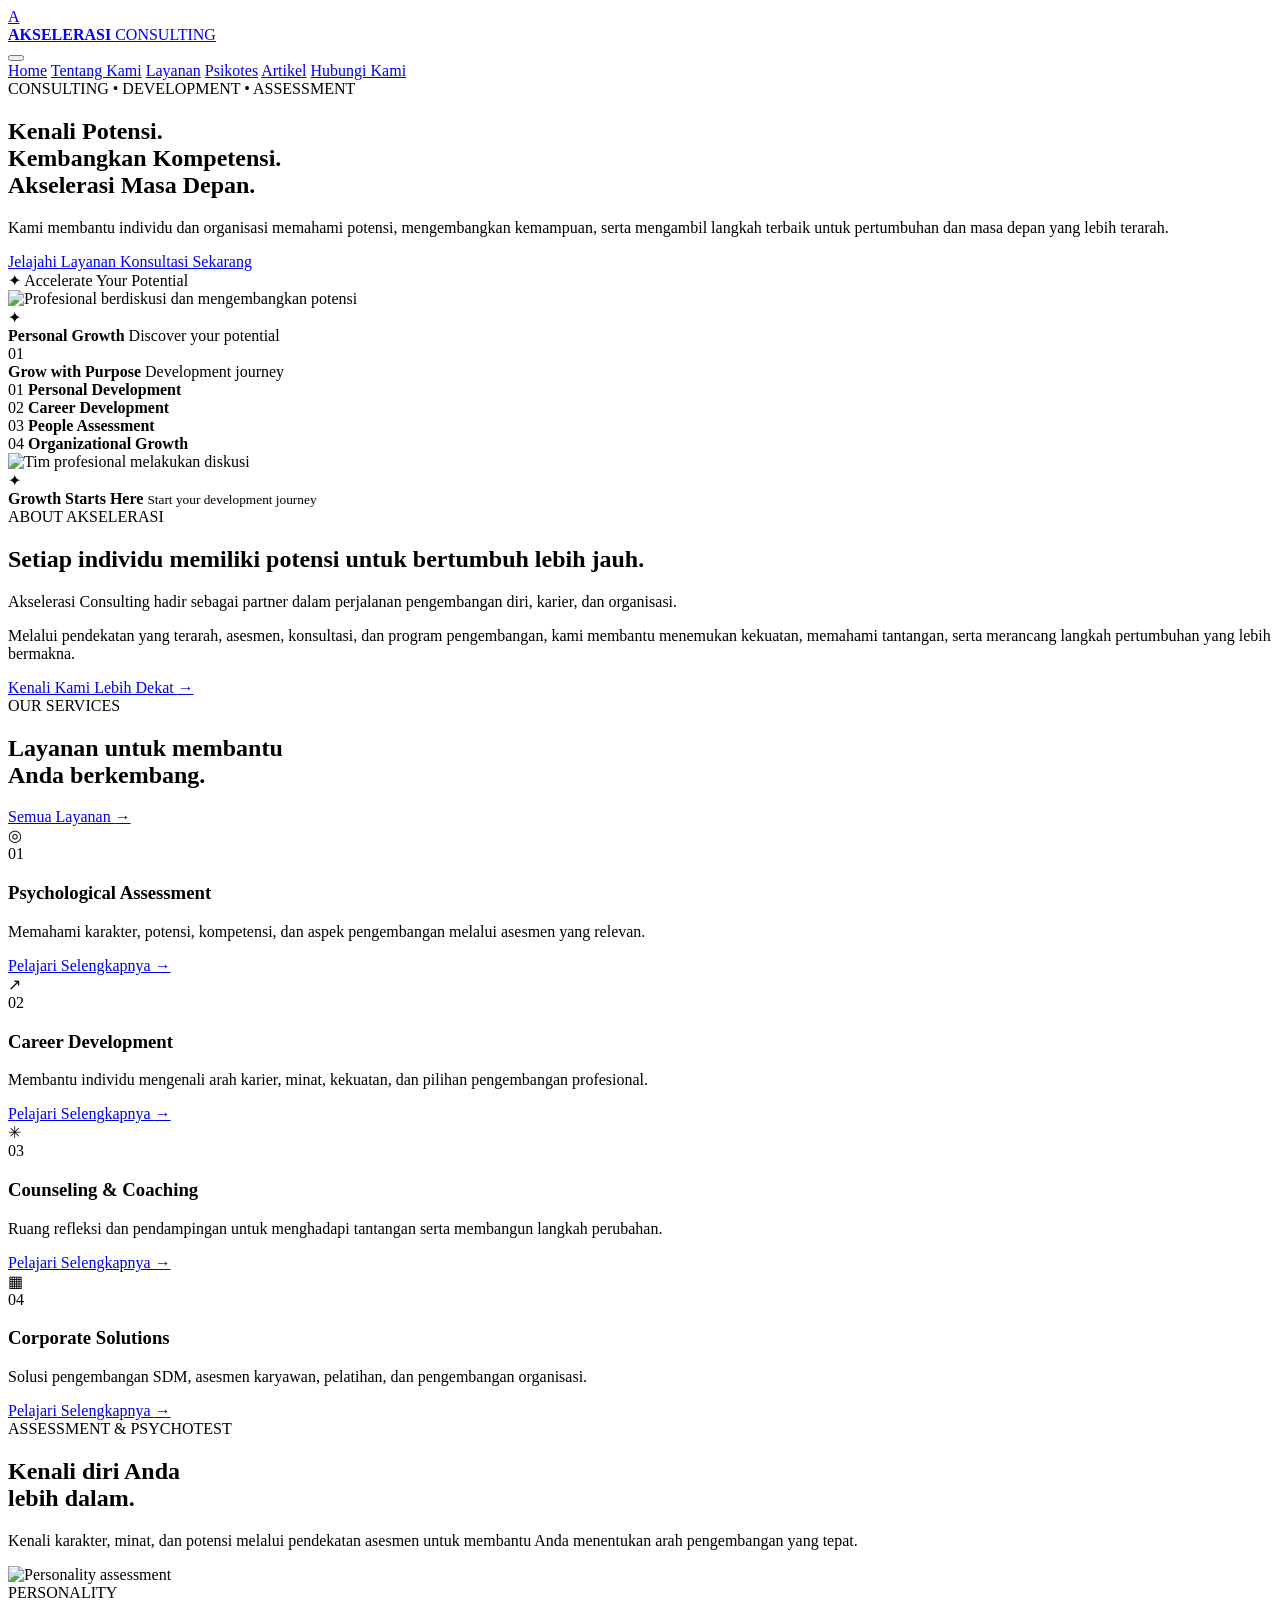
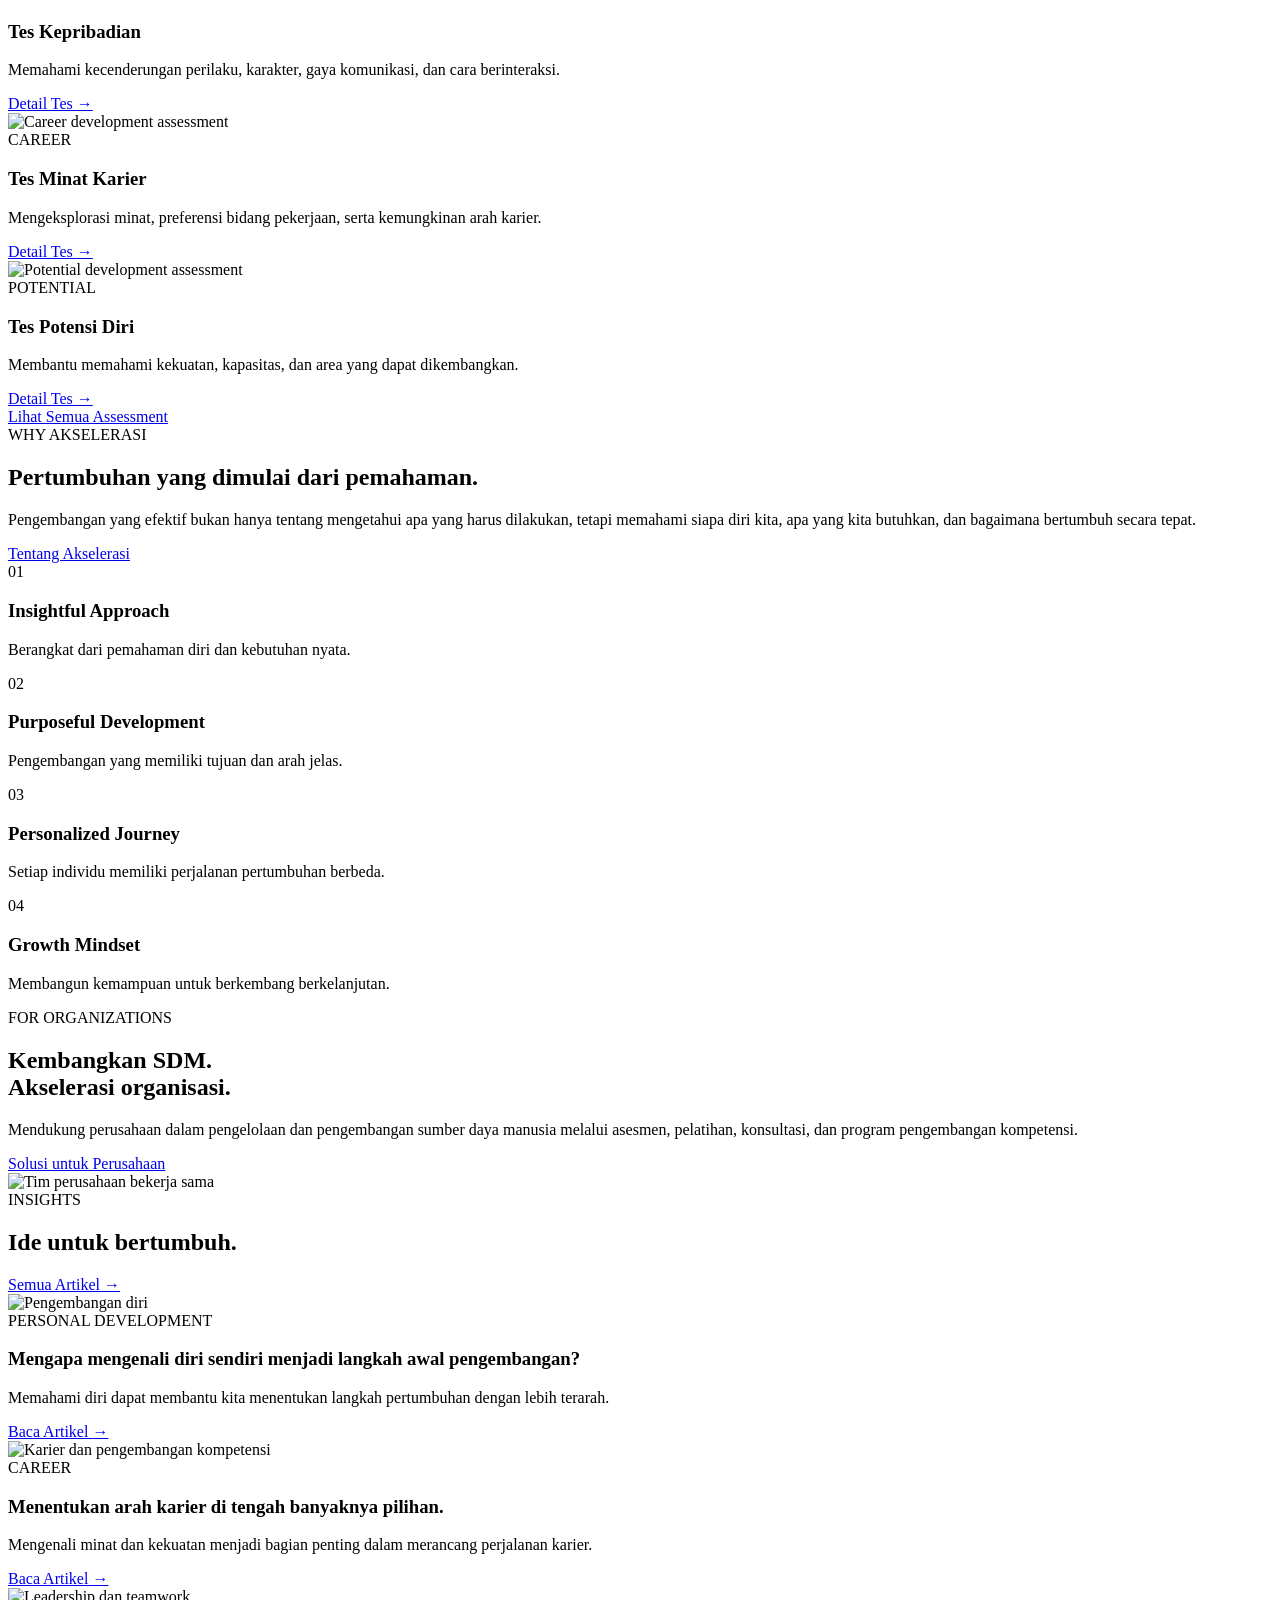
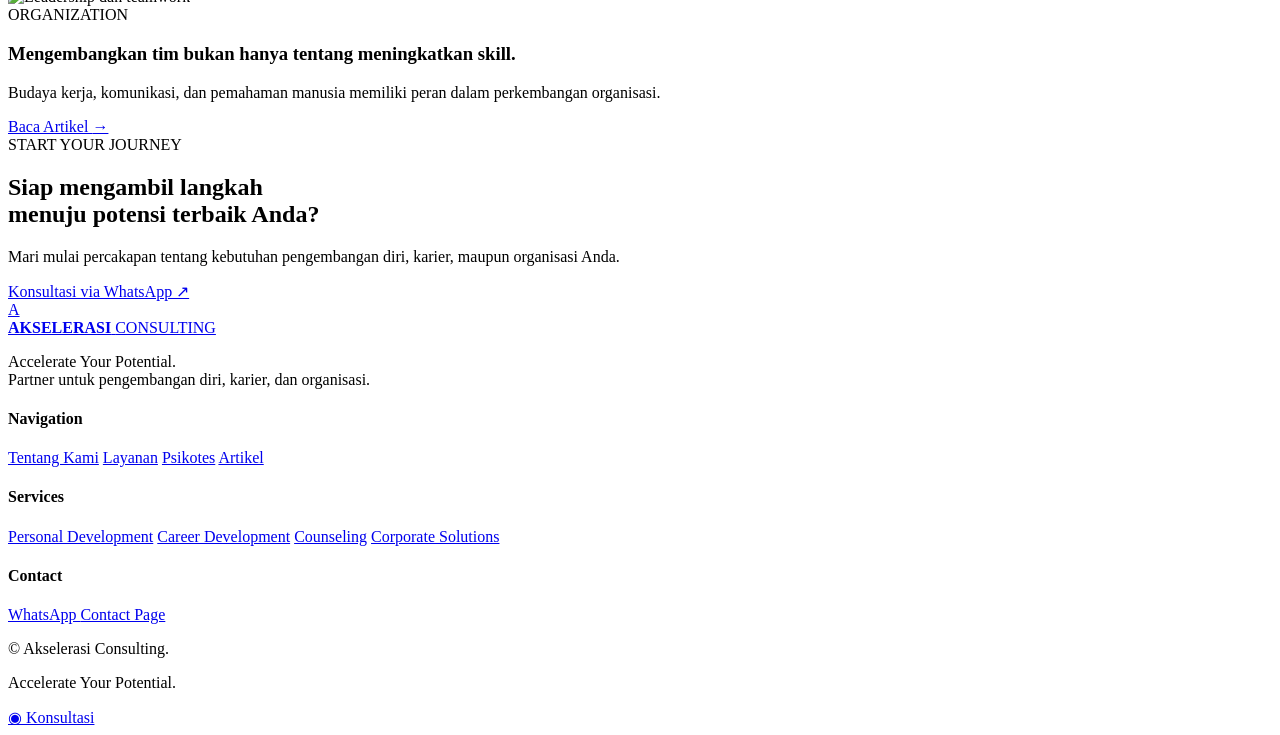
==== commit 4f71b0a8: "Add files via upload" ====
--- a/index.html
+++ b/index.html
@@ -1,821 +1,698 @@
-
-<!DOCTYPE html>
-<html lang="id">
-<head>
-<meta charset="UTF-8">
-<meta name="viewport" content="width=device-width, initial-scale=1.0">
-<title>Akselerasi Consulting | Psikologi, Asesmen & Pengembangan Potensi</title>
-<meta name="description" content="Akselerasi Consulting membantu individu dan organisasi mengenali potensi, mengembangkan kompetensi, psikotes, konseling, pelatihan dan solusi SDM.">
-<meta name="theme-color" content="#173f35">
-<meta property="og:title" content="Akselerasi Consulting">
-<meta property="og:description" content="Kenali Potensi. Kembangkan Kompetensi. Akselerasi Masa Depan.">
-<meta property="og:type" content="website">
-<link rel="preconnect" href="https://fonts.googleapis.com">
-<link rel="preconnect" href="https://fonts.gstatic.com" crossorigin>
-<link href="https://fonts.googleapis.com/css2?family=DM+Sans:wght@400;500;600;700&family=Manrope:wght@400;500;600;700;800&display=swap" rel="stylesheet">
-
-<style>
-:root{
-  --green:#17483c;
-  --green2:#286454;
-  --sage:#dce9df;
-  --sage-light:#eef4ed;
-  --cream:#faf8f2;
-  --orange:#e99b61;
-  --navy:#202f3c;
-  --text:#283b36;
-  --muted:#71817b;
-  --white:#ffffff;
-  --border:#e6e9e2;
-  --shadow:0 20px 60px rgba(24,61,50,.08);
-}
-*{box-sizing:border-box;margin:0;padding:0}
-html{scroll-behavior:smooth;scroll-padding-top:90px}
-body{
-  font-family:'DM Sans',sans-serif;
-  color:var(--text);
-  background:#fff;
-  line-height:1.65;
-}
-h1,h2,h3,h4{
-  font-family:'Manrope',sans-serif;
-  letter-spacing:-.035em;
-  line-height:1.2;
-}
-a{text-decoration:none;color:inherit}
-button{font:inherit;cursor:pointer}
-.container{width:min(1160px,91%);margin:auto}
-.section{padding:92px 0}
-.section-head{max-width:660px;margin-bottom:44px}
-.section-head.center{text-align:center;margin-left:auto;margin-right:auto}
-.eyebrow{
-  display:inline-flex;align-items:center;gap:9px;
-  color:var(--green2);font-size:12px;font-weight:700;
-  letter-spacing:1.5px;text-transform:uppercase;margin-bottom:16px
-}
-.eyebrow:before{
-  content:"";width:24px;height:2px;background:var(--orange)
-}
-.section-head h2{font-size:clamp(30px,4vw,46px);margin-bottom:16px}
-.section-head p{color:var(--muted);font-size:16px}
-.btn{
-  display:inline-flex;justify-content:center;align-items:center;gap:10px;
-  padding:14px 23px;border-radius:8px;font-weight:700;font-size:14px;
-  border:1px solid transparent;transition:.25s
-}
-.btn-primary{background:var(--green);color:white}
-.btn-primary:hover{background:#10362d;transform:translateY(-2px)}
-.btn-outline{border-color:#cbd8cf;color:var(--green)}
-.btn-outline:hover{background:var(--sage-light)}
-.btn-white{background:white;color:var(--green)}
-.btn-white:hover{background:var(--cream)}
-.btn-orange{background:var(--orange);color:#263a33}
-.btn-orange:hover{filter:brightness(.96);transform:translateY(-2px)}
-/* HEADER */
-header{
-  position:sticky;top:0;z-index:1000;
-  background:rgba(255,255,255,.94);
-  backdrop-filter:blur(14px);
-  border-bottom:1px solid rgba(0,0,0,.045)
-}
-.nav{
-  min-height:76px;display:flex;align-items:center;
-  justify-content:space-between;gap:24px
-}
-.brand{display:flex;align-items:center;gap:11px}
-.logo{
-  width:43px;height:43px;background:var(--green);
-  border-radius:12px;display:flex;align-items:center;
-  justify-content:center;color:#fff;font-family:Manrope;
-  font-weight:800;font-size:17px
-}
-.brand-text{line-height:1.25}
-.brand-text strong{display:block;font-family:Manrope;font-size:15px}
-.brand-text small{font-size:10px;color:var(--muted);letter-spacing:1.4px}
-.nav-links{display:flex;align-items:center;gap:27px}
-.nav-links a{font-size:13px;font-weight:600;color:#465750}
-.nav-links a:hover{color:var(--green2)}
-.nav-cta{padding:11px 17px;font-size:13px}
-.menu-btn{display:none;border:0;background:transparent;font-size:26px;color:var(--green)}
-/* HERO */
-.hero{
-  position:relative;overflow:hidden;
-  background:var(--cream);padding:72px 0 80px
-}
-.hero:before{
-  content:"";position:absolute;width:550px;height:550px;
-  border-radius:50%;background:#e3ece2;right:-190px;top:-160px
-}
-.hero-grid{
-  position:relative;display:grid;grid-template-columns:1.04fr .96fr;
-  align-items:center;gap:60px
-}
-.hero h1{font-size:clamp(39px,5.3vw,65px);color:var(--green);margin-bottom:22px}
-.hero h1 span{color:#db915a}
-.hero-copy{font-size:17px;color:#64746d;max-width:520px;margin-bottom:29px}
-.hero-buttons{display:flex;flex-wrap:wrap;gap:12px}
-.hero-note{display:flex;align-items:center;gap:10px;margin-top:27px;color:#708079;font-size:12px}
-.hero-note .dots{color:var(--orange);font-size:20px}
-.hero-visual{position:relative;min-height:440px}
-.hero-image{
-  position:absolute;inset:10px 0 15px 25px;border-radius:28px;
-  background:
-  linear-gradient(180deg,rgba(23,72,60,.02),rgba(23,72,60,.15)),
-  url('https://images.unsplash.com/photo-1521737711867-e3b97375f902?auto=format&fit=crop&w=1100&q=85')
-  center/cover;
-}
-.hero-badge{
-  position:absolute;bottom:5px;left:0;background:#fff;
-  border-radius:16px;padding:17px 20px;box-shadow:var(--shadow);
-  display:flex;gap:12px;align-items:center
-}
-.badge-icon{width:44px;height:44px;background:var(--sage-light);
-border-radius:12px;display:grid;place-items:center;font-size:20px}
-.hero-badge strong{display:block;font-size:14px}
-.hero-badge small{color:var(--muted);font-size:11px}
-.hero-floating{
-  position:absolute;top:35px;right:-20px;background:white;
-  padding:15px 18px;border-radius:15px;box-shadow:var(--shadow);
-  font-size:12px
-}
-.hero-floating strong{display:block;color:var(--green);font-size:14px}
-/* TRUST STRIP */
-.trust{padding:26px 0;border-bottom:1px solid var(--border)}
-.trust-grid{display:flex;justify-content:center;gap:40px;flex-wrap:wrap}
-.trust-item{display:flex;align-items:center;gap:9px;font-size:13px;color:#63736c}
-.trust-item span{color:var(--green);font-size:18px}
-/* ABOUT */
-.about-grid{display:grid;grid-template-columns:.9fr 1.1fr;gap:70px;align-items:center}
-.about-art{
-  background:var(--sage-light);padding:28px;border-radius:25px;
-  min-height:370px;position:relative;overflow:hidden
-}
-.about-art img{width:100%;height:315px;object-fit:cover;border-radius:17px}
-.about-stat{
-  position:absolute;bottom:14px;right:14px;background:white;
-  padding:14px 19px;border-radius:14px;box-shadow:var(--shadow)
-}
-.about-stat strong{color:var(--green);font-size:23px}
-.about-stat small{display:block;color:var(--muted);font-size:11px}
-.about-copy h2{font-size:clamp(30px,4vw,42px);margin-bottom:18px}
-.about-copy p{color:var(--muted);margin-bottom:18px}
-.about-points{display:grid;grid-template-columns:1fr 1fr;gap:13px;margin:25px 0}
-.about-point{display:flex;gap:9px;font-size:13px;font-weight:600}
-.about-point span{color:#4d896c}
-/* SERVICES */
-.services{background:var(--cream)}
-.service-grid{display:grid;grid-template-columns:repeat(4,1fr);gap:17px}
-.service-card{
-  background:white;border:1px solid #edf0e9;border-radius:17px;
-  padding:24px 21px;transition:.25s
-}
-.service-card:hover{transform:translateY(-5px);box-shadow:var(--shadow)}
-.service-icon{
-  width:49px;height:49px;display:grid;place-items:center;
-  background:var(--sage-light);border-radius:14px;font-size:23px;margin-bottom:18px
-}
-.service-card h3{font-size:17px;margin-bottom:10px}
-.service-card p{font-size:13px;color:var(--muted);margin-bottom:19px}
-.card-link{font-size:13px;color:var(--green2);font-weight:700}
-/* TEST */
-.test-grid{display:grid;grid-template-columns:repeat(3,1fr);gap:19px}
-.test-card{
-  border:1px solid var(--border);border-radius:17px;overflow:hidden;
-  background:#fff;transition:.2s
-}
-.test-card:hover{box-shadow:var(--shadow);transform:translateY(-3px)}
-.test-cover{height:175px;position:relative;overflow:hidden}
-.test-cover img{width:100%;height:100%;object-fit:cover}
-.test-cover:after{content:"";position:absolute;inset:0;background:linear-gradient(0deg,rgba(20,55,45,.18),transparent)}
-.test-body{padding:22px}
-.test-tag{display:inline-block;background:var(--sage-light);color:var(--green);
-font-size:10px;padding:5px 9px;border-radius:30px;font-weight:700;margin-bottom:10px}
-.test-body h3{font-size:18px;margin-bottom:9px}
-.test-body p{font-size:13px;color:var(--muted);min-height:60px}
-.test-meta{display:flex;justify-content:space-between;color:var(--muted);
-font-size:12px;border-top:1px solid var(--border);padding-top:14px;margin-top:16px}
-.test-price{font-weight:700;color:var(--green)}
-/* COUNSELING */
-.counseling{background:#173f35;color:white}
-.counsel-grid{display:grid;grid-template-columns:1fr 1fr;gap:55px;align-items:center}
-.counseling .eyebrow{color:#c5dfce}
-.counseling h2{font-size:clamp(31px,4vw,45px);margin-bottom:17px}
-.counseling p{color:#d0dfd8;margin-bottom:25px}
-.counsel-list{display:grid;gap:13px;margin-bottom:28px}
-.counsel-list div{display:flex;gap:12px;align-items:center;font-size:14px}
-.counsel-list span{color:#f0ae79}
-.counsel-img{height:410px;border-radius:25px;overflow:hidden}
-.counsel-img img{width:100%;height:100%;object-fit:cover}
-/* LEARNING */
-.learning-grid{display:grid;grid-template-columns:1.1fr .9fr;gap:20px}
-.learning-feature{
-  min-height:350px;border-radius:22px;padding:30px;position:relative;
-  display:flex;flex-direction:column;justify-content:flex-end;color:white;overflow:hidden
-}
-.learning-feature:before{
-  content:"";position:absolute;inset:0;
-  background:linear-gradient(0deg,rgba(13,38,31,.85),rgba(13,38,31,.05)),
-  url('https://images.unsplash.com/photo-1524178232363-1fb2b075b655?auto=format&fit=crop&w=1000&q=85') center/cover
-}
-.learning-feature>*{position:relative}
-.learning-feature h3{font-size:26px;margin-bottom:9px}
-.learning-feature p{font-size:14px;color:#e6eee9;margin-bottom:17px}
-.learning-side{display:grid;gap:20px}
-.learning-small{
-  display:flex;gap:18px;align-items:center;background:var(--cream);
-  border-radius:19px;padding:20px
-}
-.learning-small img{width:112px;height:115px;object-fit:cover;border-radius:13px}
-.learning-small h3{font-size:17px;margin-bottom:8px}
-.learning-small p{font-size:12px;color:var(--muted);margin-bottom:10px}
-/* EBOOK */
-.ebook{background:var(--sage-light)}
-.ebook-grid{display:grid;grid-template-columns:repeat(3,1fr);gap:18px}
-.ebook-card{background:white;border-radius:17px;padding:23px;display:flex;gap:18px;align-items:center}
-.book{
-  width:95px;min-width:95px;height:130px;border-radius:6px 12px 12px 6px;
-  background:var(--green);color:white;display:flex;align-items:center;
-  justify-content:center;text-align:center;padding:10px;
-  box-shadow:7px 7px 0 #d4dfd4;font-family:Manrope;font-weight:800;font-size:13px
-}
-.book.orange{background:#c87947}
-.book.navy{background:#263c50}
-.ebook-card h3{font-size:15px;margin-bottom:7px}
-.ebook-card p{font-size:12px;color:var(--muted);margin-bottom:10px}
-.ebook-card a{font-size:12px;color:var(--green);font-weight:700}
-/* CORPORATE */
-.corporate{
-  background:var(--cream);border-radius:28px;padding:55px;
-  display:grid;grid-template-columns:1fr 1fr;gap:40px;align-items:center
-}
-.corporate h2{font-size:38px;margin-bottom:17px}
-.corporate p{color:var(--muted);margin-bottom:24px}
-.corporate-list{display:grid;grid-template-columns:1fr 1fr;gap:15px}
-.corporate-list div{padding:15px;background:white;border-radius:12px;font-size:13px;font-weight:600}
-.corporate-list span{display:block;color:var(--green2);font-size:20px;margin-bottom:5px}
-/* ARTICLES */
-.article-grid{display:grid;grid-template-columns:repeat(3,1fr);gap:20px}
-.article-card{border:1px solid var(--border);border-radius:16px;overflow:hidden}
-.article-card img{height:190px;width:100%;object-fit:cover}
-.article-body{padding:21px}
-.article-body small{color:var(--green2);font-weight:700;font-size:11px}
-.article-body h3{font-size:17px;margin:10px 0}
-.article-body p{font-size:13px;color:var(--muted);margin-bottom:15px}
-/* CTA */
-.cta{padding:30px 0 90px}
-.cta-box{
-  background:var(--green);border-radius:26px;padding:55px;
-  color:white;text-align:center;position:relative;overflow:hidden
-}
-.cta-box:before,.cta-box:after{
-  content:"";position:absolute;border:1px solid rgba(255,255,255,.08);
-  border-radius:50%;width:350px;height:350px
-}
-.cta-box:before{top:-220px;left:-80px}
-.cta-box:after{bottom:-250px;right:-60px}
-.cta-box h2{font-size:clamp(29px,4vw,43px);margin-bottom:15px;position:relative}
-.cta-box p{color:#d8e5dd;max-width:600px;margin:0 auto 25px;position:relative}
-.cta-box .btn{position:relative}
-/* FOOTER */
-footer{background:#112f28;color:white;padding:55px 0 25px}
-.footer-grid{display:grid;grid-template-columns:1.4fr 1fr 1fr 1fr;gap:35px}
-.footer-about p{font-size:13px;color:#b9ccc3;max-width:320px;margin-top:16px}
-footer h4{font-size:14px;margin-bottom:17px}
-footer a,footer p{font-size:13px;color:#b9ccc3}
-.footer-links{display:grid;gap:10px}
-.footer-links a:hover{color:white}
-.footer-bottom{border-top:1px solid rgba(255,255,255,.12);margin-top:38px;padding-top:22px;display:flex;justify-content:space-between;gap:15px;flex-wrap:wrap;font-size:12px;color:#91aaa0}
-/* WHATSAPP */
-.wa-float{
-  position:fixed;bottom:23px;right:22px;z-index:9999;
-  width:60px;height:60px;border-radius:50%;background:#20c66b;color:white;
-  display:grid;place-items:center;box-shadow:0 6px 25px rgba(32,198,107,.4);
-  transition:.2s
-}
-.wa-float:hover{transform:scale(1.08)}
-.wa-float svg{width:31px;height:31px}
-.wa-tooltip{
-  position:absolute;right:72px;white-space:nowrap;background:white;
-  color:#28433a;padding:10px 14px;border-radius:9px;
-  box-shadow:var(--shadow);font-size:12px;font-weight:700
-}
-/* RESPONSIVE */
-@media(max-width:1000px){
- .nav-links{gap:16px}
- .service-grid{grid-template-columns:repeat(2,1fr)}
- .ebook-grid{grid-template-columns:1fr}
- .corporate{padding:35px}
-}
-@media(max-width:760px){
- .section{padding:65px 0}
- .nav{min-height:68px}
- .menu-btn{display:block}
- .nav-links{
-   display:none;position:absolute;top:68px;left:0;right:0;background:white;
-   padding:22px 5%;box-shadow:0 15px 25px rgba(0,0,0,.06);
-   flex-direction:column;align-items:stretch;gap:18px
- }
- .nav-links.active{display:flex}
- .nav-links a{padding:4px}
- .nav-cta{display:none}
- .hero{padding:55px 0}
- .hero-grid{grid-template-columns:1fr;gap:35px}
- .hero h1{font-size:42px}
- .hero-visual{min-height:350px}
- .hero-image{inset:0 0 0 10px}
- .hero-floating{right:0}
- .trust-grid{gap:15px 25px}
- .trust-item{font-size:11px}
- .about-grid,.counsel-grid,.learning-grid,.corporate{grid-template-columns:1fr}
- .about-grid{gap:35px}
- .about-art{min-height:300px}
- .about-art img{height:260px}
- .about-copy h2{font-size:32px}
- .service-grid{grid-template-columns:1fr 1fr}
- .test-grid{grid-template-columns:1fr}
- .test-cover{height:210px}
- .counsel-img{height:300px}
- .learning-feature{min-height:300px}
- .learning-small{padding:14px}
- .learning-small img{width:90px;height:95px}
- .corporate{padding:27px}
- .corporate h2{font-size:30px}
- .corporate-list{gap:10px}
- .article-grid{grid-template-columns:1fr}
- .article-card img{height:220px}
- .cta-box{padding:37px 23px}
- .footer-grid{grid-template-columns:1fr 1fr;gap:30px}
- .footer-about{grid-column:1/-1}
-}
-@media(max-width:430px){
- .hero h1{font-size:36px}
- .hero-copy{font-size:15px}
- .hero-buttons .btn{width:100%}
- .service-grid{grid-template-columns:1fr}
- .about-points{grid-template-columns:1fr}
- .corporate-list{grid-template-columns:1fr}
- .footer-grid{grid-template-columns:1fr}
- .footer-about{grid-column:auto}
- .wa-float{width:55px;height:55px;right:16px;bottom:16px}
- .wa-tooltip{display:none}
-}
-</style>
-</head>
-
-<body>
-
-<header>
-  <div class="container nav">
-    <a href="#home" class="brand">
-      <!-- LOGO SEMENTARA: ganti bagian ini dengan logo PNG/SVG milik Anda -->
-      <div class="logo">AC</div>
-      <div class="brand-text">
-        <strong>AKSELERASI</strong>
-        <small>CONSULTING</small>
-      </div>
-    </a>
-
-    <button class="menu-btn" id="menuBtn" aria-label="Buka menu">☰</button>
-
-    <nav class="nav-links" id="navLinks">
-      <a href="#home">Beranda</a>
-      <a href="#about">Tentang</a>
-      <a href="#services">Layanan</a>
-      <a href="#assessment">Psikotes</a>
-      <a href="#learning">Learning</a>
-      <a href="#insight">Insight</a>
-    </nav>
-
-    <a href="#contact" class="btn btn-primary nav-cta">Konsultasi ↗</a>
-  </div>
-</header>
-
-<!-- HERO -->
-<section class="hero" id="home">
-  <div class="container hero-grid">
-    <div>
-      <div class="eyebrow">Your Growth Partner</div>
-      <h1>Kenali Potensi.<br>Kembangkan <span>Kompetensi.</span><br>Akselerasi Masa Depan.</h1>
-      <p class="hero-copy">
-        Temukan potensi terbaik diri Anda dan bangun masa depan yang lebih terarah
-        melalui asesmen, konseling, pembelajaran, dan pengembangan kompetensi.
-      </p>
-      <div class="hero-buttons">
-        <a href="#assessment" class="btn btn-primary">Mulai Kenali Diri →</a>
-        <a href="#contact" class="btn btn-outline">Konsultasi Sekarang</a>
-      </div>
-      <div class="hero-note">
-        <span class="dots">● ● ●</span>
-        <span>Personal growth · Career · Organization</span>
-      </div>
-    </div>
-
-    <div class="hero-visual">
-      <div class="hero-image"></div>
-      <div class="hero-floating">
-        <strong>Growth begins with awareness.</strong>
-        Mulai langkah terbaik Anda.
-      </div>
-      <div class="hero-badge">
-        <div class="badge-icon">✦</div>
-        <div>
-          <strong>Unlock Your Potential</strong>
-          <small>Discover · Develop · Accelerate</small>
-        </div>
-      </div>
-    </div>
-  </div>
-</section>
-
-<!-- TRUST -->
-<div class="trust">
-  <div class="container trust-grid">
-    <div class="trust-item"><span>✓</span> Pendekatan Profesional</div>
-    <div class="trust-item"><span>✓</span> Pengembangan Berbasis Potensi</div>
-    <div class="trust-item"><span>✓</span> Individu & Organisasi</div>
-    <div class="trust-item"><span>✓</span> Fleksibel & Online</div>
-  </div>
-</div>
-
-<!-- ABOUT -->
-<section class="section" id="about">
-  <div class="container about-grid">
-    <div class="about-art">
-      <img src="https://images.unsplash.com/photo-1521737711867-e3b97375f902?auto=format&fit=crop&w=900&q=85"
-      alt="Tim profesional berkolaborasi mengembangkan potensi">
-      <div class="about-stat">
-        <strong>Grow with Purpose</strong>
-        <small>Perjalanan bertumbuh yang terarah</small>
-      </div>
-    </div>
-    <div class="about-copy">
-      <div class="eyebrow">About Akselerasi</div>
-      <h2>Setiap individu memiliki potensi untuk berkembang.</h2>
-      <p>
-        Akselerasi Consulting hadir untuk membantu individu menemukan kekuatan,
-        memahami diri, mengembangkan kompetensi, serta mengambil langkah yang
-        lebih tepat dalam perjalanan karier dan kehidupan.
-      </p>
-      <p>
-        Kami juga mendukung organisasi dalam membangun SDM yang kompeten,
-        produktif, dan siap menghadapi perubahan.
-      </p>
-      <div class="about-points">
-        <div class="about-point"><span>✓</span> Kenali kekuatan diri</div>
-        <div class="about-point"><span>✓</span> Kembangkan kompetensi</div>
-        <div class="about-point"><span>✓</span> Rencana pertumbuhan</div>
-        <div class="about-point"><span>✓</span> Solusi organisasi</div>
-      </div>
-      <a href="#services" class="btn btn-outline">Kenali Layanan Kami →</a>
-    </div>
-  </div>
-</section>
-
-<!-- SERVICES -->
-<section class="section services" id="services">
-  <div class="container">
-    <div class="section-head center">
-      <div class="eyebrow">Our Services</div>
-      <h2>Solusi untuk Setiap Tahap Pertumbuhan</h2>
-      <p>Mulai dari memahami diri sendiri hingga mengembangkan potensi tim dan organisasi.</p>
-    </div>
-    <div class="service-grid">
-      <div class="service-card">
-        <div class="service-icon">◈</div>
-        <h3>Psikotes & Asesmen</h3>
-        <p>Kenali kepribadian, minat, potensi, kompetensi, serta kecenderungan diri.</p>
-        <a class="card-link" href="#assessment">Jelajahi tes →</a>
-      </div>
-      <div class="service-card">
-        <div class="service-icon">♡</div>
-        <h3>Konseling</h3>
-        <p>Ruang pendampingan untuk pengembangan diri, karier, dan menghadapi tantangan.</p>
-        <a class="card-link" href="#counseling">Lihat layanan →</a>
-      </div>
-      <div class="service-card">
-        <div class="service-icon">✦</div>
-        <h3>Learning & Development</h3>
-        <p>Program pembelajaran, webinar, kelas, dan pengembangan kompetensi.</p>
-        <a class="card-link" href="#learning">Mulai belajar →</a>
-      </div>
-      <div class="service-card">
-        <div class="service-icon">⌘</div>
-        <h3>Corporate Solutions</h3>
-        <p>Solusi asesmen, pelatihan, rekrutmen, dan pengembangan organisasi.</p>
-        <a class="card-link" href="#corporate">Untuk perusahaan →</a>
-      </div>
-    </div>
-  </div>
-</section>
-
-<!-- ASSESSMENT -->
-<section class="section" id="assessment">
-  <div class="container">
-    <div class="section-head">
-      <div class="eyebrow">Discover Yourself</div>
-      <h2>Kenali Diri Anda Lebih Dalam</h2>
-      <p>Mulai dari rasa ingin tahu, temukan insight yang membantu Anda mengambil keputusan dan berkembang.</p>
-    </div>
-    <div class="test-grid">
-      <article class="test-card">
-        <div class="test-cover">
-          <img src="https://images.unsplash.com/photo-1531123897727-8f129e1688ce?auto=format&fit=crop&w=700&q=80" alt="Tes kepribadian">
-        </div>
-        <div class="test-body">
-          <span class="test-tag">PERSONALITY</span>
-          <h3>Tes Kepribadian</h3>
-          <p>Memahami kecenderungan karakter, cara berinteraksi, dan preferensi diri.</p>
-          <div class="test-meta"><span>⏱ 10–15 menit</span><span class="test-price">Segera hadir</span></div>
-        </div>
-      </article>
-
-      <article class="test-card">
-        <div class="test-cover">
-          <img src="https://images.unsplash.com/photo-1506784983877-45594orum?auto=format&fit=crop&w=700&q=80" alt="Tes minat karier">
-        </div>
-        <div class="test-body">
-          <span class="test-tag">CAREER</span>
-          <h3>Tes Minat & Bakat</h3>
-          <p>Eksplorasi minat, kekuatan, dan kemungkinan bidang pendidikan maupun karier.</p>
-          <div class="test-meta"><span>⏱ 15–20 menit</span><span class="test-price">Segera hadir</span></div>
-        </div>
-      </article>
-
-      <article class="test-card">
-        <div class="test-cover">
-          <img src="https://images.unsplash.com/photo-1551836022-d5d88e9218df?auto=format&fit=crop&w=700&q=80" alt="Asesmen potensi">
-        </div>
-        <div class="test-body">
-          <span class="test-tag">DEVELOPMENT</span>
-          <h3>Asesmen Potensi Diri</h3>
-          <p>Identifikasi potensi dan area pengembangan untuk membantu rencana pertumbuhan.</p>
-          <div class="test-meta"><span>⏱ Sesuai asesmen</span><span class="test-price">Segera hadir</span></div>
-        </div>
-      </article>
-    </div>
-    <div style="text-align:center;margin-top:32px">
-      <a href="#contact" class="btn btn-primary">Tanyakan Layanan Asesmen →</a>
-    </div>
-  </div>
-</section>
-
-<!-- COUNSELING -->
-<section class="section counseling" id="counseling">
-  <div class="container counsel-grid">
-    <div>
-      <div class="eyebrow">Counseling & Guidance</div>
-      <h2>Anda tidak harus menghadapi semuanya sendirian.</h2>
-      <p>
-        Temukan ruang aman untuk berbicara, memahami situasi, dan menyusun
-        langkah yang lebih baik bersama pendamping profesional yang sesuai.
-      </p>
-      <div class="counsel-list">
-        <div><span>✦</span> Konseling pengembangan diri</div>
-        <div><span>✦</span> Konseling karier dan pekerjaan</div>
-        <div><span>✦</span> Pendampingan pendidikan</div>
-        <div><span>✦</span> Konsultasi dan asesmen individu</div>
-      </div>
-      <a href="#contact" class="btn btn-orange">Booking Konsultasi ↗</a>
-    </div>
-    <div class="counsel-img">
-      <img src="https://images.unsplash.com/photo-1573496359142-b8d87734a5a2?auto=format&fit=crop&w=1000&q=85"
-      alt="Suasana konsultasi profesional">
-    </div>
-  </div>
-</section>
-
-<!-- LEARNING -->
-<section class="section" id="learning">
-  <div class="container">
-    <div class="section-head">
-      <div class="eyebrow">Learn & Grow</div>
-      <h2>Belajar. Bertumbuh. Bergerak Lebih Maju.</h2>
-      <p>Pengetahuan dan keterampilan baru adalah investasi terbaik untuk masa depan.</p>
-    </div>
-    <div class="learning-grid">
-      <div class="learning-feature">
-        <span class="test-tag">ONLINE LEARNING</span>
-        <h3>Upgrade Diri Melalui Pembelajaran</h3>
-        <p>Program pembelajaran praktis untuk meningkatkan kemampuan personal dan profesional.</p>
-        <a href="#contact" class="btn btn-orange" style="width:max-content">Lihat Program →</a>
-      </div>
-      <div class="learning-side">
-        <div class="learning-small">
-          <img src="https://images.unsplash.com/photo-1516321318423-f06f85e504b3?auto=format&fit=crop&w=500&q=80" alt="Video pembelajaran">
-          <div>
-            <h3>Video Learning</h3>
-            <p>Materi belajar fleksibel yang dapat diakses kapan saja.</p>
-            <a class="card-link" href="#contact">Selengkapnya →</a>
-          </div>
-        </div>
-        <div class="learning-small">
-          <img src="https://images.unsplash.com/photo-1556761175-b413da4baf72?auto=format&fit=crop&w=500&q=80" alt="Webinar dan kelas">
-          <div>
-            <h3>Webinar & Workshop</h3>
-            <p>Belajar bersama praktisi dan komunitas yang inspiratif.</p>
-            <a class="card-link" href="#contact">Lihat jadwal →</a>
-          </div>
-        </div>
-      </div>
-    </div>
-  </div>
-</section>
-
-<!-- EBOOK -->
-<section class="section ebook" id="ebook">
-  <div class="container">
-    <div class="section-head center">
-      <div class="eyebrow">Digital Resources</div>
-      <h2>Insight untuk Perjalanan Anda</h2>
-      <p>Materi praktis yang dapat membantu proses refleksi, belajar, dan pengembangan diri.</p>
-    </div>
-    <div class="ebook-grid">
-      <div class="ebook-card">
-        <div class="book">KENALI<br>POTENSI<br>DIRI</div>
-        <div>
-          <h3>Workbook Mengenal Diri</h3>
-          <p>Panduan refleksi untuk menemukan kekuatan dan potensi.</p>
-          <a href="#contact">Informasi produk →</a>
-        </div>
-      </div>
-      <div class="ebook-card">
-        <div class="book orange">CAREER<br>JOURNEY</div>
-        <div>
-          <h3>Career Development Guide</h3>
-          <p>Persiapkan langkah karier dengan lebih terarah.</p>
-          <a href="#contact">Informasi produk →</a>
-        </div>
-      </div>
-      <div class="ebook-card">
-        <div class="book navy">GROWTH<br>MINDSET</div>
-        <div>
-          <h3>Personal Growth Journal</h3>
-          <p>Bangun kebiasaan refleksi dan perkembangan diri.</p>
-          <a href="#contact">Informasi produk →</a>
-        </div>
-      </div>
-    </div>
-  </div>
-</section>
-
-<!-- CORPORATE -->
-<section class="section" id="corporate">
-  <div class="container">
-    <div class="corporate">
-      <div>
-        <div class="eyebrow">For Business & Organization</div>
-        <h2>SDM Berkualitas. Organisasi Bertumbuh.</h2>
-        <p>
-          Bantu organisasi menemukan, mengembangkan, dan mengoptimalkan
-          potensi sumber daya manusia melalui pendekatan yang terarah.
-        </p>
-        <a href="#contact" class="btn btn-primary">Diskusikan Kebutuhan Anda →</a>
-      </div>
-      <div class="corporate-list">
-        <div><span>01</span> Recruitment & Selection</div>
-        <div><span>02</span> Psychological Assessment</div>
-        <div><span>03</span> Training & Development</div>
-        <div><span>04</span> Leadership Development</div>
-        <div><span>05</span> Employee Assessment</div>
-        <div><span>06</span> Organizational Development</div>
-      </div>
-    </div>
-  </div>
-</section>
-
-<!-- INSIGHT -->
-<section class="section" id="insight">
-  <div class="container">
-    <div class="section-head">
-      <div class="eyebrow">Articles & Insight</div>
-      <h2>Insight untuk Mengembangkan Potensi</h2>
-      <p>Ide, perspektif, dan informasi untuk membantu Anda terus bertumbuh.</p>
-    </div>
-    <div class="article-grid">
-      <article class="article-card">
-        <img src="https://images.unsplash.com/photo-149975석?auto=format&fit=crop&w=700&q=80" alt="Pengembangan diri">
-        <div class="article-body">
-          <small>PERSONAL DEVELOPMENT</small>
-          <h3>Bagaimana Mengenali Potensi Diri?</h3>
-          <p>Memulai proses pengembangan diri dengan memahami kekuatan, minat, dan nilai personal.</p>
-          <a class="card-link" href="#contact">Baca insight →</a>
-        </div>
-      </article>
-      <article class="article-card">
-        <img src="https://images.unsplash.com/photo-1521737604893-d14cc237f11d?auto=format&fit=crop&w=700&q=85" alt="Karier dan pekerjaan">
-        <div class="article-body">
-          <small>CAREER</small>
-          <h3>Menentukan Arah Karier yang Tepat</h3>
-          <p>Hal-hal yang perlu dipertimbangkan dalam merancang perjalanan karier.</p>
-          <a class="card-link" href="#contact">Baca insight →</a>
-        </div>
-      </article>
-      <article class="article-card">
-        <img src="https://images.unsplash.com/photo-1552664730-d307ca884978?auto=format&fit=crop&w=700&q=85" alt="Pengembangan tim">
-        <div class="article-body">
-          <small>WORK & ORGANIZATION</small>
-          <h3>Membangun Tim yang Berkembang</h3>
-          <p>Mengembangkan budaya belajar dan kompetensi di dalam organisasi.</p>
-          <a class="card-link" href="#contact">Baca insight →</a>
-        </div>
-      </article>
-    </div>
-  </div>
-</section>
-
-<!-- CTA -->
-<section class="cta" id="contact">
-  <div class="container">
-    <div class="cta-box">
-      <h2>Siap Memulai Perjalanan Anda?</h2>
-      <p>
-        Langkah pertama dalam perubahan adalah mengenali diri dan menentukan
-        arah. Kami siap membantu Anda memulai.
-      </p>
-      <a class="btn btn-orange" href="https://wa.me/62818950312?text=Halo%20Akselerasi%20Consulting%2C%20saya%20ingin%20konsultasi%20mengenai%20layanan%20Anda." target="_blank" rel="noopener">
-        Hubungi Kami via WhatsApp ↗
-      </a>
-    </div>
-  </div>
-</section>
-
-<!-- FOOTER -->
-<footer>
-  <div class="container">
-    <div class="footer-grid">
-      <div class="footer-about">
-        <a href="#home" class="brand" style="color:white">
-          <div class="logo" style="background:#e99b61;color:#173f35">AC</div>
-          <div class="brand-text">
-            <strong>AKSELERASI</strong>
-            <small style="color:#b9ccc3">CONSULTING</small>
-          </div>
-        </a>
-        <p>
-          Partner Anda dalam mengenali potensi, mengembangkan kompetensi,
-          dan mengakselerasi pertumbuhan individu maupun organisasi.
-        </p>
-      </div>
-      <div>
-        <h4>Explore</h4>
-        <div class="footer-links">
-          <a href="#about">Tentang Kami</a>
-          <a href="#services">Layanan</a>
-          <a href="#assessment">Psikotes</a>
-          <a href="#learning">Learning</a>
-        </div>
-      </div>
-      <div>
-        <h4>Layanan</h4>
-        <div class="footer-links">
-          <a href="#counseling">Konseling</a>
-          <a href="#assessment">Asesmen</a>
-          <a href="#corporate">Corporate</a>
-          <a href="#ebook">Produk Digital</a>
-        </div>
-      </div>
-      <div>
-        <h4>Hubungi Kami</h4>
-        <div class="footer-links">
-          <a href="https://wa.me/62818950312" target="_blank" rel="noopener">WhatsApp</a>
-          <a href="#contact">Konsultasi</a>
-          <a href="#insight">Artikel & Insight</a>
-        </div>
-      </div>
-    </div>
-    <div class="footer-bottom">
-      <span>© <span id="year"></span> Akselerasi Consulting. All rights reserved.</span>
-      <span>Accelerate Your Potential.</span>
-    </div>
-  </div>
-</footer>
-
-<!-- FLOATING WHATSAPP -->
-<a class="wa-float" href="https://wa.me/62818950312?text=Halo%20Akselerasi%20Consulting%2C%20saya%20ingin%20mengetahui%20informasi%20layanan%20Anda."
-target="_blank" rel="noopener" aria-label="Chat WhatsApp Akselerasi Consulting">
-  <span class="wa-tooltip">Konsultasi via WhatsApp</span>
-  <svg viewBox="0 0 32 32" fill="currentColor" aria-hidden="true">
-    <path d="M16 3C8.83 3 3 8.75 3 15.83c0 2.45.7 4.83 2.04 6.88L3 29l6.52-1.98A13.1 13.1 0 0 0 16 28.67c7.17 0 13-5.75 13-12.84C29 8.75 23.17 3 16 3zm0 23.3c-2.12 0-4.2-.58-5.98-1.68l-.43-.27-3.87 1.18 1.26-3.75-.28-.44a10.7 10.7 0 0 1-1.65-5.52C5.05 9.98 9.97 5.1 16 5.1s10.95 4.88 10.95 10.72c0 5.85-4.92 10.48-10.95 10.48zm6.02-8.04c-.33-.16-1.94-.95-2.24-1.06-.3-.1-.52-.16-.74.16-.49.33-1.13.74-1.36.9-.24.16-.48.18-.8-.08-.33-.26-1.4-.51-2.67-1.6-.93-.8-1.56-1.8-1.75-2.1-.18-.3-.02-.47.13-.62.14-.16.3-.37.45-.56.15-.2.2-.36.3-.6.1-.24-.04-.44-.1-.6-.16-.17-.1-.8-.38-1.4-.76-.44-.28-.74-.64-1.04-1.08-.3-.42-.04-.64.19-.85.2-.2.42-.47.48-.63.06-.15.08-.32-.03-.48-.1-.16-.75-1.8-1.02-2.46-.27-.65-.54-.56-.74-.57-.95-.57-.2 0-.58.08-.88.4-.3.32-1.16 1.13-1.16 2.75s1.2 3.19 1.36 3.4c.16.22 2.35 3.55 5.7 4.98.8.34 1.42.54 1.9.7.8.26 1.52.22 2.1.14.64-.1 1.94-.8 2.22-1.58.28-.78.28-1.44.2-1.58-.08-.14-.3-.22-.63-.38z"/>
-  </svg>
-</a>
-
-<script>
-const menuBtn=document.getElementById('menuBtn');
-const navLinks=document.getElementById('navLinks');
-
-menuBtn.addEventListener('click',()=>{
-  navLinks.classList.toggle('active');
-  menuBtn.textContent=navLinks.classList.contains('active')?'✕':'☰';
-});
-
-navLinks.querySelectorAll('a').forEach(link=>{
-  link.addEventListener('click',()=>{
-    navLinks.classList.remove('active');
-    menuBtn.textContent='☰';
-  });
-});
-
-document.getElementById('year').textContent=new Date().getFullYear();
-</script>
-</body>
-</html>
+
+<!DOCTYPE html>
+<html lang="id">
+<head>
+  <meta charset="UTF-8">
+  <meta name="viewport" content="width=device-width, initial-scale=1.0">
+
+  <title>Akselerasi Consulting | Accelerate Your Potential</title>
+
+  <meta name="description" content="Akselerasi Consulting membantu individu dan perusahaan mengembangkan potensi, kompetensi, karier, dan kualitas SDM melalui konsultasi, psikotes, serta program pengembangan diri.">
+
+  <meta name="theme-color" content="#183d36">
+
+  <link rel="preconnect" href="https://fonts.googleapis.com">
+  <link rel="preconnect" href="https://fonts.gstatic.com" crossorigin>
+
+  <link href="https://fonts.googleapis.com/css2?family=DM+Sans:wght@400;500;600;700&family=Manrope:wght@400;500;600;700;800&display=swap" rel="stylesheet">
+
+  <link rel="stylesheet" href="assets/css/style.css">
+</head>
+
+<body>
+
+<!-- NAVBAR -->
+<header class="site-header">
+  <div class="container navbar">
+
+    <a href="index.html" class="brand">
+      <div class="brand-mark">A</div>
+      <div class="brand-text">
+        <strong>AKSELERASI</strong>
+        <span>CONSULTING</span>
+      </div>
+    </a>
+
+    <button class="menu-toggle" aria-label="Buka menu">
+      <span></span>
+      <span></span>
+      <span></span>
+    </button>
+
+    <nav class="main-nav">
+      <a href="index.html" class="active">Home</a>
+      <a href="about.html">Tentang Kami</a>
+      <a href="services.html">Layanan</a>
+      <a href="psychotest.html">Psikotes</a>
+      <a href="articles.html">Artikel</a>
+      <a href="contact.html" class="nav-contact">Hubungi Kami</a>
+    </nav>
+
+  </div>
+</header>
+
+
+<!-- HERO -->
+<section class="hero">
+  <div class="container hero-grid">
+
+    <div class="hero-content">
+
+      <span class="eyebrow">
+        CONSULTING • DEVELOPMENT • ASSESSMENT
+      </span>
+
+      <h1>
+        Kenali Potensi.<br>
+        Kembangkan Kompetensi.<br>
+        <span>Akselerasi Masa Depan.</span>
+      </h1>
+
+      <p>
+        Kami membantu individu dan organisasi memahami potensi,
+        mengembangkan kemampuan, serta mengambil langkah terbaik
+        untuk pertumbuhan dan masa depan yang lebih terarah.
+      </p>
+
+      <div class="hero-buttons">
+        <a href="services.html" class="btn btn-primary">
+          Jelajahi Layanan
+        </a>
+
+        <a href="contact.html" class="btn btn-outline">
+          Konsultasi Sekarang
+        </a>
+      </div>
+
+      <div class="hero-note">
+        <span class="note-icon">✦</span>
+        <span>Accelerate Your Potential</span>
+      </div>
+
+    </div>
+
+    <div class="hero-visual">
+
+      <div class="hero-image">
+        <img
+          src="https://images.unsplash.com/photo-1521737711867-e3b97375f902?auto=format&fit=crop&w=1000&q=85"
+          alt="Profesional berdiskusi dan mengembangkan potensi"
+        >
+      </div>
+
+      <div class="floating-card floating-card-top">
+        <div class="floating-icon">✦</div>
+        <div>
+          <strong>Personal Growth</strong>
+          <span>Discover your potential</span>
+        </div>
+      </div>
+
+      <div class="floating-card floating-card-bottom">
+        <div class="floating-number">01</div>
+        <div>
+          <strong>Grow with Purpose</strong>
+          <span>Development journey</span>
+        </div>
+      </div>
+
+      <div class="hero-circle"></div>
+
+    </div>
+
+  </div>
+</section>
+
+
+<!-- TRUST / VALUE STRIP -->
+<section class="value-strip">
+  <div class="container value-grid">
+
+    <div class="value-item">
+      <span>01</span>
+      <strong>Personal Development</strong>
+    </div>
+
+    <div class="value-item">
+      <span>02</span>
+      <strong>Career Development</strong>
+    </div>
+
+    <div class="value-item">
+      <span>03</span>
+      <strong>People Assessment</strong>
+    </div>
+
+    <div class="value-item">
+      <span>04</span>
+      <strong>Organizational Growth</strong>
+    </div>
+
+  </div>
+</section>
+
+
+<!-- ABOUT -->
+<section class="section">
+  <div class="container about-grid">
+
+    <div class="about-image-wrap">
+      <img
+        src="https://images.unsplash.com/photo-1556761175-b413da4baf72?auto=format&fit=crop&w=1000&q=85"
+        alt="Tim profesional melakukan diskusi"
+        class="about-image"
+      >
+
+      <div class="about-image-label">
+        <span class="label-icon">✦</span>
+        <div>
+          <strong>Growth Starts Here</strong>
+          <small>Start your development journey</small>
+        </div>
+      </div>
+    </div>
+
+    <div class="about-content">
+
+      <span class="eyebrow">ABOUT AKSELERASI</span>
+
+      <h2>
+        Setiap individu memiliki potensi untuk
+        <span>bertumbuh lebih jauh.</span>
+      </h2>
+
+      <p>
+        Akselerasi Consulting hadir sebagai partner dalam perjalanan
+        pengembangan diri, karier, dan organisasi.
+      </p>
+
+      <p>
+        Melalui pendekatan yang terarah, asesmen, konsultasi,
+        dan program pengembangan, kami membantu menemukan kekuatan,
+        memahami tantangan, serta merancang langkah pertumbuhan
+        yang lebih bermakna.
+      </p>
+
+      <a href="about.html" class="text-link">
+        Kenali Kami Lebih Dekat
+        <span>→</span>
+      </a>
+
+    </div>
+
+  </div>
+</section>
+
+
+<!-- SERVICES -->
+<section class="section section-soft">
+  <div class="container">
+
+    <div class="section-heading">
+      <div>
+        <span class="eyebrow">OUR SERVICES</span>
+        <h2>Layanan untuk membantu<br>Anda berkembang.</h2>
+      </div>
+
+      <a href="services.html" class="text-link">
+        Semua Layanan <span>→</span>
+      </a>
+    </div>
+
+    <div class="service-grid">
+
+      <article class="service-card">
+        <div class="service-icon">◎</div>
+        <span class="service-number">01</span>
+
+        <h3>Psychological Assessment</h3>
+
+        <p>
+          Memahami karakter, potensi, kompetensi, dan aspek
+          pengembangan melalui asesmen yang relevan.
+        </p>
+
+        <a href="psychotest.html" class="text-link">
+          Pelajari Selengkapnya <span>→</span>
+        </a>
+      </article>
+
+
+      <article class="service-card">
+        <div class="service-icon">↗</div>
+        <span class="service-number">02</span>
+
+        <h3>Career Development</h3>
+
+        <p>
+          Membantu individu mengenali arah karier, minat,
+          kekuatan, dan pilihan pengembangan profesional.
+        </p>
+
+        <a href="services.html#career" class="text-link">
+          Pelajari Selengkapnya <span>→</span>
+        </a>
+      </article>
+
+
+      <article class="service-card">
+        <div class="service-icon">✳</div>
+        <span class="service-number">03</span>
+
+        <h3>Counseling & Coaching</h3>
+
+        <p>
+          Ruang refleksi dan pendampingan untuk menghadapi
+          tantangan serta membangun langkah perubahan.
+        </p>
+
+        <a href="services.html#counseling" class="text-link">
+          Pelajari Selengkapnya <span>→</span>
+        </a>
+      </article>
+
+
+      <article class="service-card">
+        <div class="service-icon">▦</div>
+        <span class="service-number">04</span>
+
+        <h3>Corporate Solutions</h3>
+
+        <p>
+          Solusi pengembangan SDM, asesmen karyawan,
+          pelatihan, dan pengembangan organisasi.
+        </p>
+
+        <a href="services.html#corporate" class="text-link">
+          Pelajari Selengkapnya <span>→</span>
+        </a>
+      </article>
+
+    </div>
+
+  </div>
+</section>
+
+
+<!-- PSYCHOTEST -->
+<section class="section">
+  <div class="container">
+
+    <div class="section-heading">
+      <div>
+        <span class="eyebrow">ASSESSMENT & PSYCHOTEST</span>
+        <h2>Kenali diri Anda<br>lebih dalam.</h2>
+      </div>
+
+      <p class="section-description">
+        Kenali karakter, minat, dan potensi melalui
+        pendekatan asesmen untuk membantu Anda menentukan
+        arah pengembangan yang tepat.
+      </p>
+    </div>
+
+    <div class="test-grid">
+
+      <article class="test-card">
+        <div class="test-image">
+          <img
+            src="https://images.unsplash.com/photo-1516321318423-f06f85e504b3?auto=format&fit=crop&w=800&q=85"
+            alt="Personality assessment"
+          >
+        </div>
+
+        <div class="test-card-content">
+          <span class="tag">PERSONALITY</span>
+          <h3>Tes Kepribadian</h3>
+
+          <p>
+            Memahami kecenderungan perilaku, karakter,
+            gaya komunikasi, dan cara berinteraksi.
+          </p>
+
+          <a href="test-personality.html" class="text-link">
+            Detail Tes <span>→</span>
+          </a>
+        </div>
+      </article>
+
+
+      <article class="test-card">
+        <div class="test-image">
+          <img
+            src="https://images.unsplash.com/photo-1523240795612-9a054b0db644?auto=format&fit=crop&w=800&q=85"
+            alt="Career development assessment"
+          >
+        </div>
+
+        <div class="test-card-content">
+          <span class="tag">CAREER</span>
+          <h3>Tes Minat Karier</h3>
+
+          <p>
+            Mengeksplorasi minat, preferensi bidang pekerjaan,
+            serta kemungkinan arah karier.
+          </p>
+
+          <a href="test-career.html" class="text-link">
+            Detail Tes <span>→</span>
+          </a>
+        </div>
+      </article>
+
+
+      <article class="test-card">
+        <div class="test-image">
+          <img
+            src="https://images.unsplash.com/photo-1531482615713-2afd69097998?auto=format&fit=crop&w=800&q=85"
+            alt="Potential development assessment"
+          >
+        </div>
+
+        <div class="test-card-content">
+          <span class="tag">POTENTIAL</span>
+          <h3>Tes Potensi Diri</h3>
+
+          <p>
+            Membantu memahami kekuatan, kapasitas,
+            dan area yang dapat dikembangkan.
+          </p>
+
+          <a href="test-potential.html" class="text-link">
+            Detail Tes <span>→</span>
+          </a>
+        </div>
+      </article>
+
+    </div>
+
+    <div class="center-button">
+      <a href="psychotest.html" class="btn btn-outline">
+        Lihat Semua Assessment
+      </a>
+    </div>
+
+  </div>
+</section>
+
+
+<!-- WHY US -->
+<section class="section section-dark">
+  <div class="container why-grid">
+
+    <div class="why-content">
+
+      <span class="eyebrow eyebrow-light">WHY AKSELERASI</span>
+
+      <h2>
+        Pertumbuhan yang dimulai
+        dari <span>pemahaman.</span>
+      </h2>
+
+      <p>
+        Pengembangan yang efektif bukan hanya tentang mengetahui
+        apa yang harus dilakukan, tetapi memahami siapa diri kita,
+        apa yang kita butuhkan, dan bagaimana bertumbuh secara tepat.
+      </p>
+
+      <a href="about.html" class="btn btn-light">
+        Tentang Akselerasi
+      </a>
+
+    </div>
+
+    <div class="why-list">
+
+      <div class="why-item">
+        <span>01</span>
+        <div>
+          <h3>Insightful Approach</h3>
+          <p>Berangkat dari pemahaman diri dan kebutuhan nyata.</p>
+        </div>
+      </div>
+
+      <div class="why-item">
+        <span>02</span>
+        <div>
+          <h3>Purposeful Development</h3>
+          <p>Pengembangan yang memiliki tujuan dan arah jelas.</p>
+        </div>
+      </div>
+
+      <div class="why-item">
+        <span>03</span>
+        <div>
+          <h3>Personalized Journey</h3>
+          <p>Setiap individu memiliki perjalanan pertumbuhan berbeda.</p>
+        </div>
+      </div>
+
+      <div class="why-item">
+        <span>04</span>
+        <div>
+          <h3>Growth Mindset</h3>
+          <p>Membangun kemampuan untuk berkembang berkelanjutan.</p>
+        </div>
+      </div>
+
+    </div>
+
+  </div>
+</section>
+
+
+<!-- CORPORATE -->
+<section class="section">
+  <div class="container corporate-banner">
+
+    <div class="corporate-content">
+      <span class="eyebrow">FOR ORGANIZATIONS</span>
+
+      <h2>
+        Kembangkan SDM.<br>
+        Akselerasi organisasi.
+      </h2>
+
+      <p>
+        Mendukung perusahaan dalam pengelolaan dan pengembangan
+        sumber daya manusia melalui asesmen, pelatihan,
+        konsultasi, dan program pengembangan kompetensi.
+      </p>
+
+      <a href="services.html#corporate" class="btn btn-primary">
+        Solusi untuk Perusahaan
+      </a>
+    </div>
+
+    <div class="corporate-image">
+      <img
+        src="https://images.unsplash.com/photo-1521737604893-d14cc237f11d?auto=format&fit=crop&w=900&q=85"
+        alt="Tim perusahaan bekerja sama"
+      >
+    </div>
+
+  </div>
+</section>
+
+
+<!-- ARTICLES -->
+<section class="section section-soft">
+  <div class="container">
+
+    <div class="section-heading">
+      <div>
+        <span class="eyebrow">INSIGHTS</span>
+        <h2>Ide untuk bertumbuh.</h2>
+      </div>
+
+      <a href="articles.html" class="text-link">
+        Semua Artikel <span>→</span>
+      </a>
+    </div>
+
+    <div class="article-grid">
+
+      <article class="article-card">
+        <img
+          src="https://images.unsplash.com/photo-1497366754035-f200968a6e72?auto=format&fit=crop&w=800&q=85"
+          alt="Pengembangan diri"
+        >
+
+        <div class="article-content">
+          <span class="article-category">PERSONAL DEVELOPMENT</span>
+
+          <h3>
+            Mengapa mengenali diri sendiri menjadi langkah awal pengembangan?
+          </h3>
+
+          <p>
+            Memahami diri dapat membantu kita menentukan
+            langkah pertumbuhan dengan lebih terarah.
+          </p>
+
+          <a href="articles.html" class="text-link">
+            Baca Artikel <span>→</span>
+          </a>
+        </div>
+      </article>
+
+
+      <article class="article-card">
+        <img
+          src="https://images.unsplash.com/photo-1522202176988-66273c2fd55f?auto=format&fit=crop&w=800&q=85"
+          alt="Karier dan pengembangan kompetensi"
+        >
+
+        <div class="article-content">
+          <span class="article-category">CAREER</span>
+
+          <h3>
+            Menentukan arah karier di tengah banyaknya pilihan.
+          </h3>
+
+          <p>
+            Mengenali minat dan kekuatan menjadi bagian penting
+            dalam merancang perjalanan karier.
+          </p>
+
+          <a href="articles.html" class="text-link">
+            Baca Artikel <span>→</span>
+          </a>
+        </div>
+      </article>
+
+
+      <article class="article-card">
+        <img
+          src="https://images.unsplash.com/photo-1552664730-d307ca884978?auto=format&fit=crop&w=800&q=85"
+          alt="Leadership dan teamwork"
+        >
+
+        <div class="article-content">
+          <span class="article-category">ORGANIZATION</span>
+
+          <h3>
+            Mengembangkan tim bukan hanya tentang meningkatkan skill.
+          </h3>
+
+          <p>
+            Budaya kerja, komunikasi, dan pemahaman manusia
+            memiliki peran dalam perkembangan organisasi.
+          </p>
+
+          <a href="articles.html" class="text-link">
+            Baca Artikel <span>→</span>
+          </a>
+        </div>
+      </article>
+
+    </div>
+
+  </div>
+</section>
+
+
+<!-- CTA -->
+<section class="section cta-section">
+  <div class="container cta-box">
+
+    <div>
+      <span class="eyebrow eyebrow-light">START YOUR JOURNEY</span>
+
+      <h2>
+        Siap mengambil langkah<br>
+        menuju potensi terbaik Anda?
+      </h2>
+
+      <p>
+        Mari mulai percakapan tentang kebutuhan pengembangan
+        diri, karier, maupun organisasi Anda.
+      </p>
+    </div>
+
+    <a
+      href="https://wa.me/62818950312?text=Halo%20Akselerasi%20Consulting%2C%20saya%20ingin%20mengetahui%20informasi%20layanan%20Anda."
+      class="btn btn-light"
+      target="_blank"
+      rel="noopener"
+    >
+      Konsultasi via WhatsApp ↗
+    </a>
+
+  </div>
+</section>
+
+
+<!-- FOOTER -->
+<footer class="site-footer">
+  <div class="container footer-grid">
+
+    <div class="footer-brand">
+      <a href="index.html" class="brand brand-light">
+        <div class="brand-mark">A</div>
+
+        <div class="brand-text">
+          <strong>AKSELERASI</strong>
+          <span>CONSULTING</span>
+        </div>
+      </a>
+
+      <p>
+        Accelerate Your Potential.<br>
+        Partner untuk pengembangan diri,
+        karier, dan organisasi.
+      </p>
+    </div>
+
+    <div class="footer-column">
+      <h4>Navigation</h4>
+      <a href="about.html">Tentang Kami</a>
+      <a href="services.html">Layanan</a>
+      <a href="psychotest.html">Psikotes</a>
+      <a href="articles.html">Artikel</a>
+    </div>
+
+    <div class="footer-column">
+      <h4>Services</h4>
+      <a href="services.html">Personal Development</a>
+      <a href="services.html">Career Development</a>
+      <a href="services.html">Counseling</a>
+      <a href="services.html">Corporate Solutions</a>
+    </div>
+
+    <div class="footer-column">
+      <h4>Contact</h4>
+
+      <a href="https://wa.me/62818950312" target="_blank" rel="noopener">
+        WhatsApp
+      </a>
+
+      <a href="contact.html">Contact Page</a>
+    </div>
+
+  </div>
+
+  <div class="container footer-bottom">
+    <p>© <span id="year"></span> Akselerasi Consulting.</p>
+    <p>Accelerate Your Potential.</p>
+  </div>
+</footer>
+
+
+<!-- FLOATING WHATSAPP -->
+<a
+  href="https://wa.me/62818950312?text=Halo%20Akselerasi%20Consulting%2C%20saya%20ingin%20berkonsultasi."
+  class="floating-wa"
+  target="_blank"
+  rel="noopener"
+  aria-label="Hubungi Akselerasi Consulting melalui WhatsApp"
+>
+  <span class="wa-icon">◉</span>
+  <span class="wa-label">Konsultasi</span>
+</a>
+
+
+<script src="assets/js/main.js"></script>
+
+</body>
+</html>
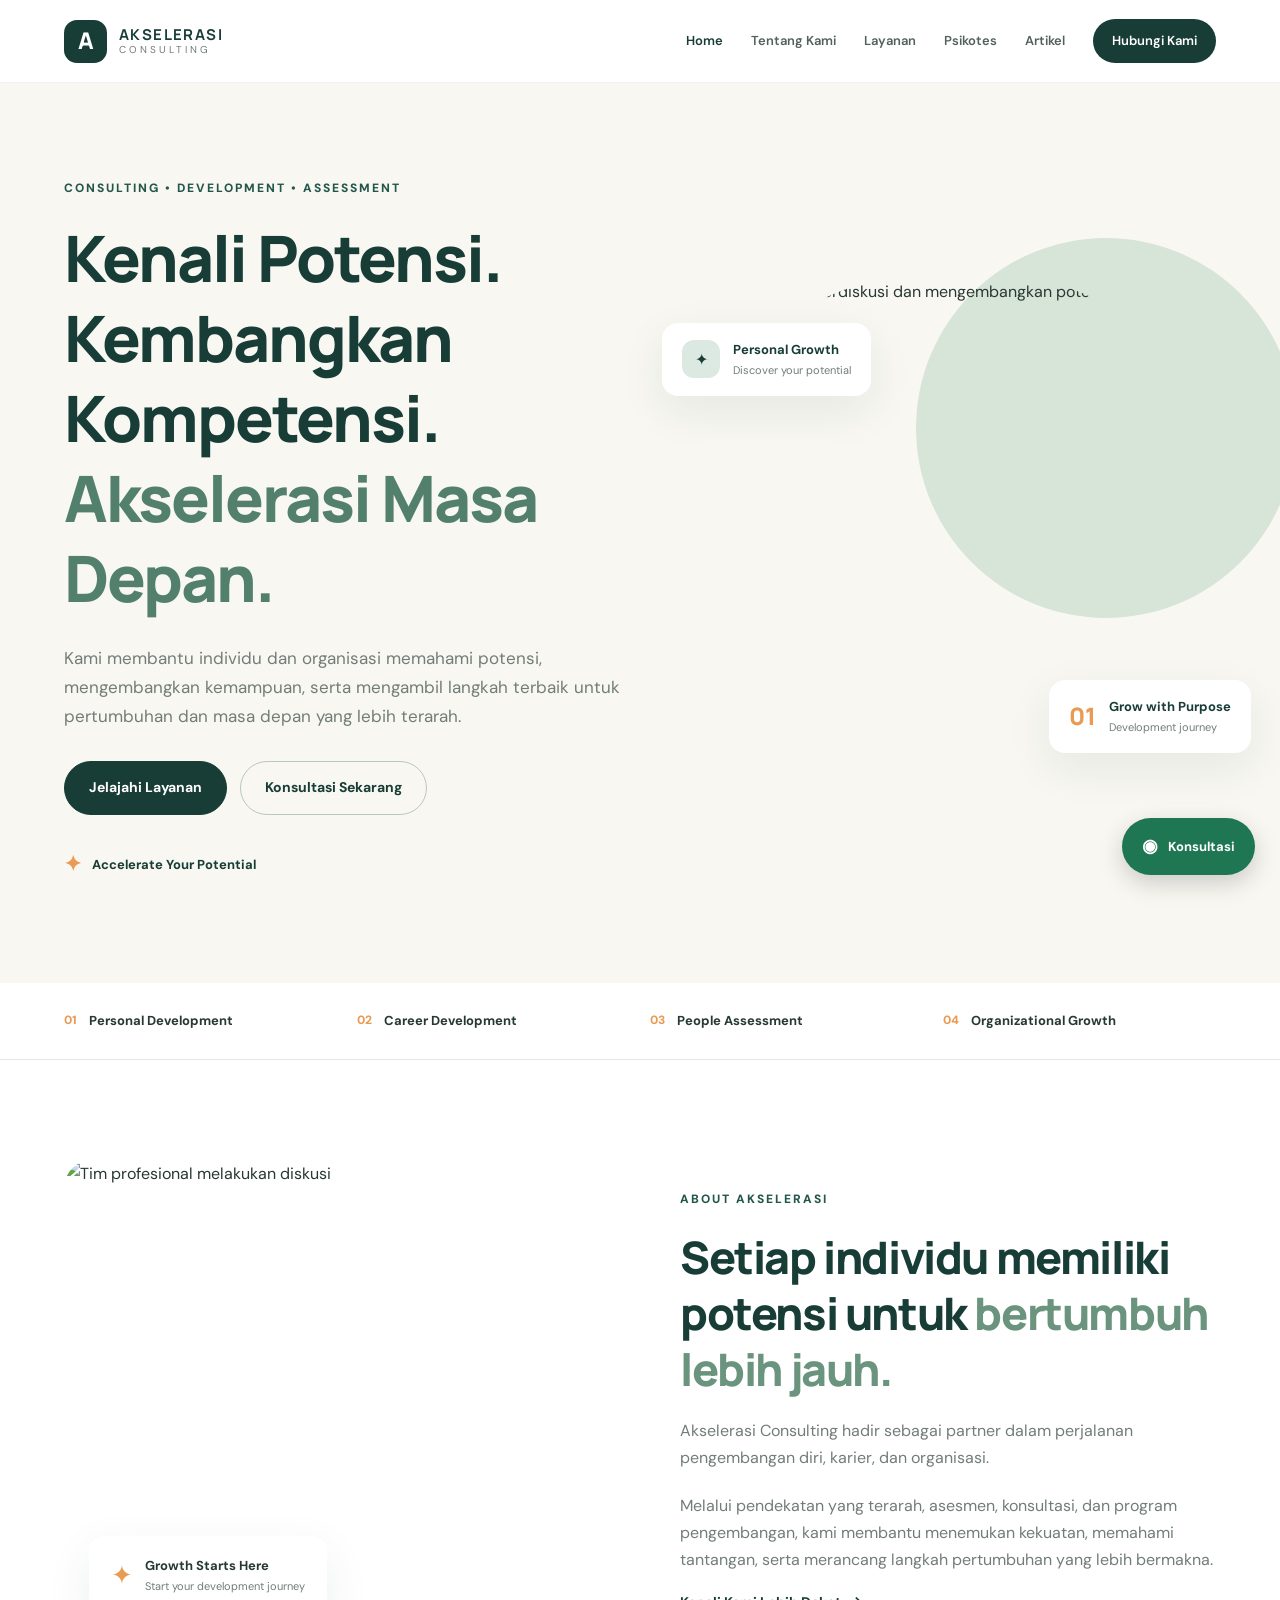
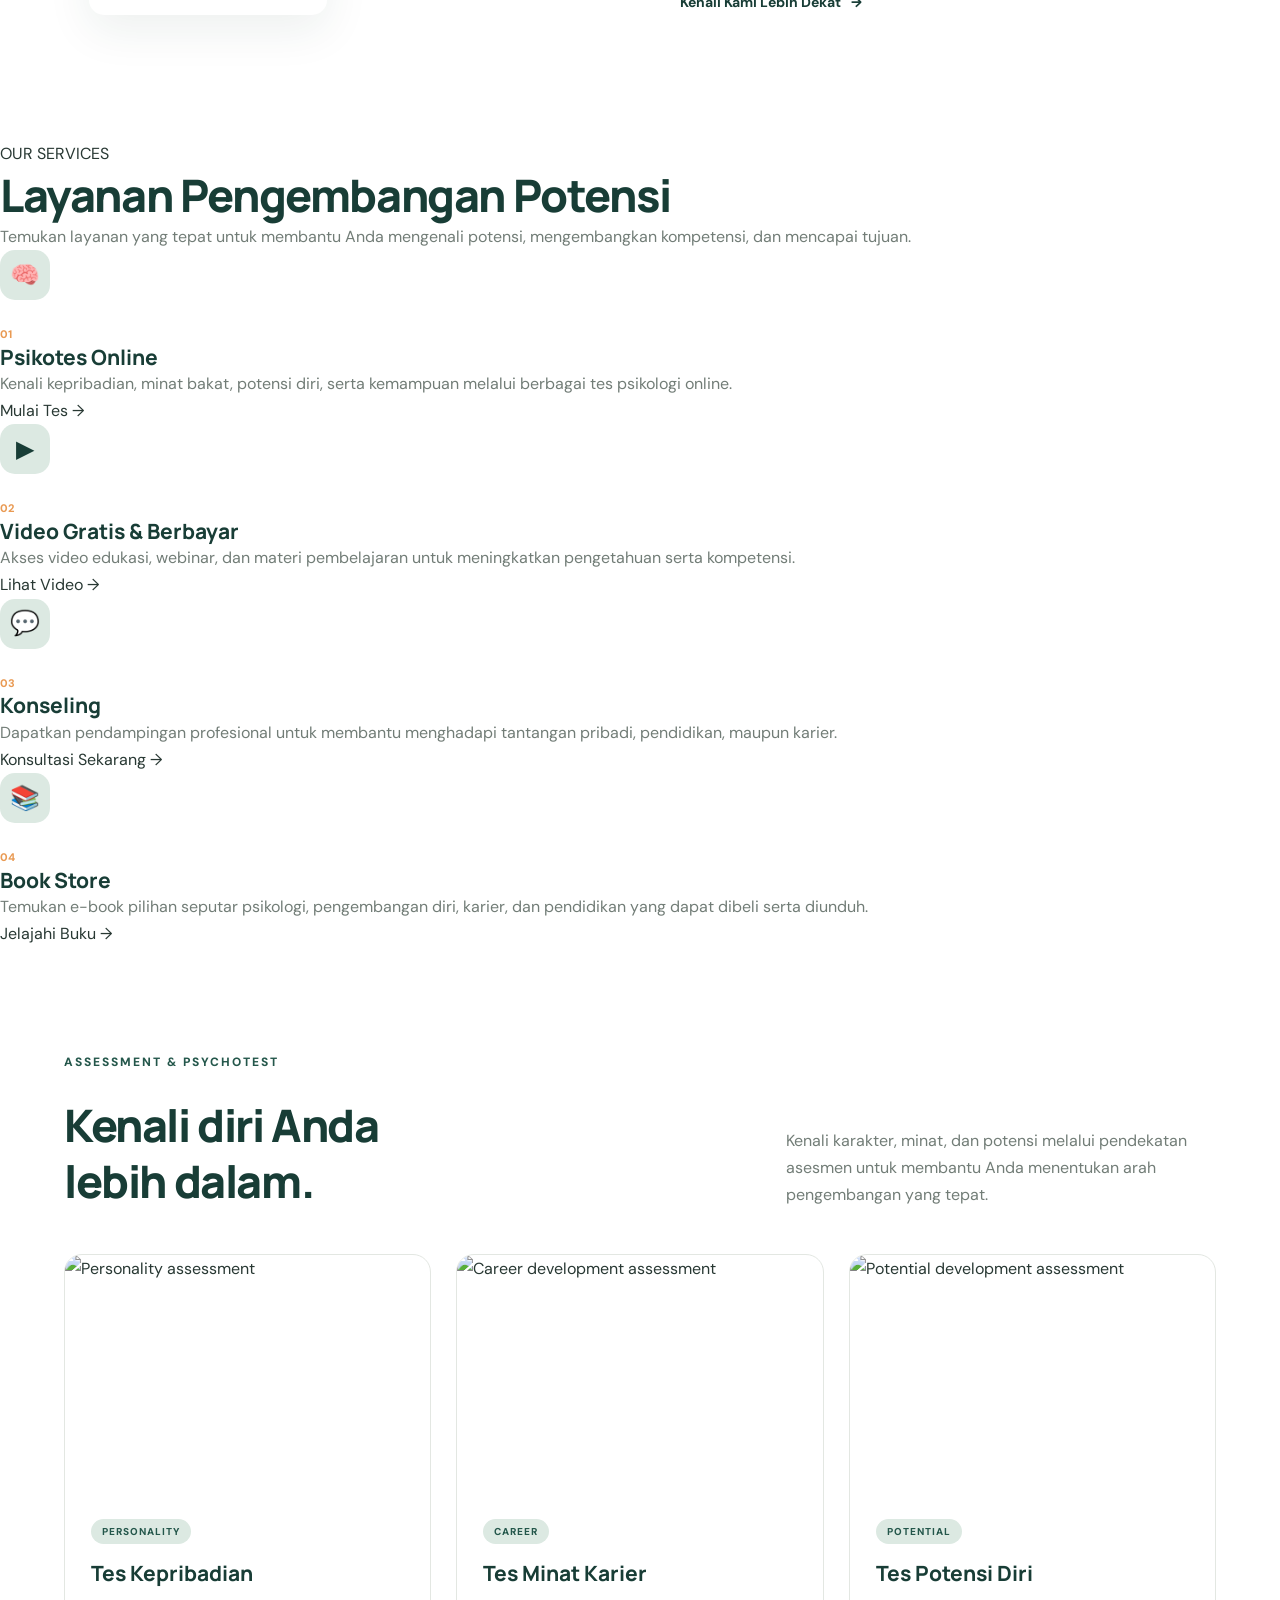
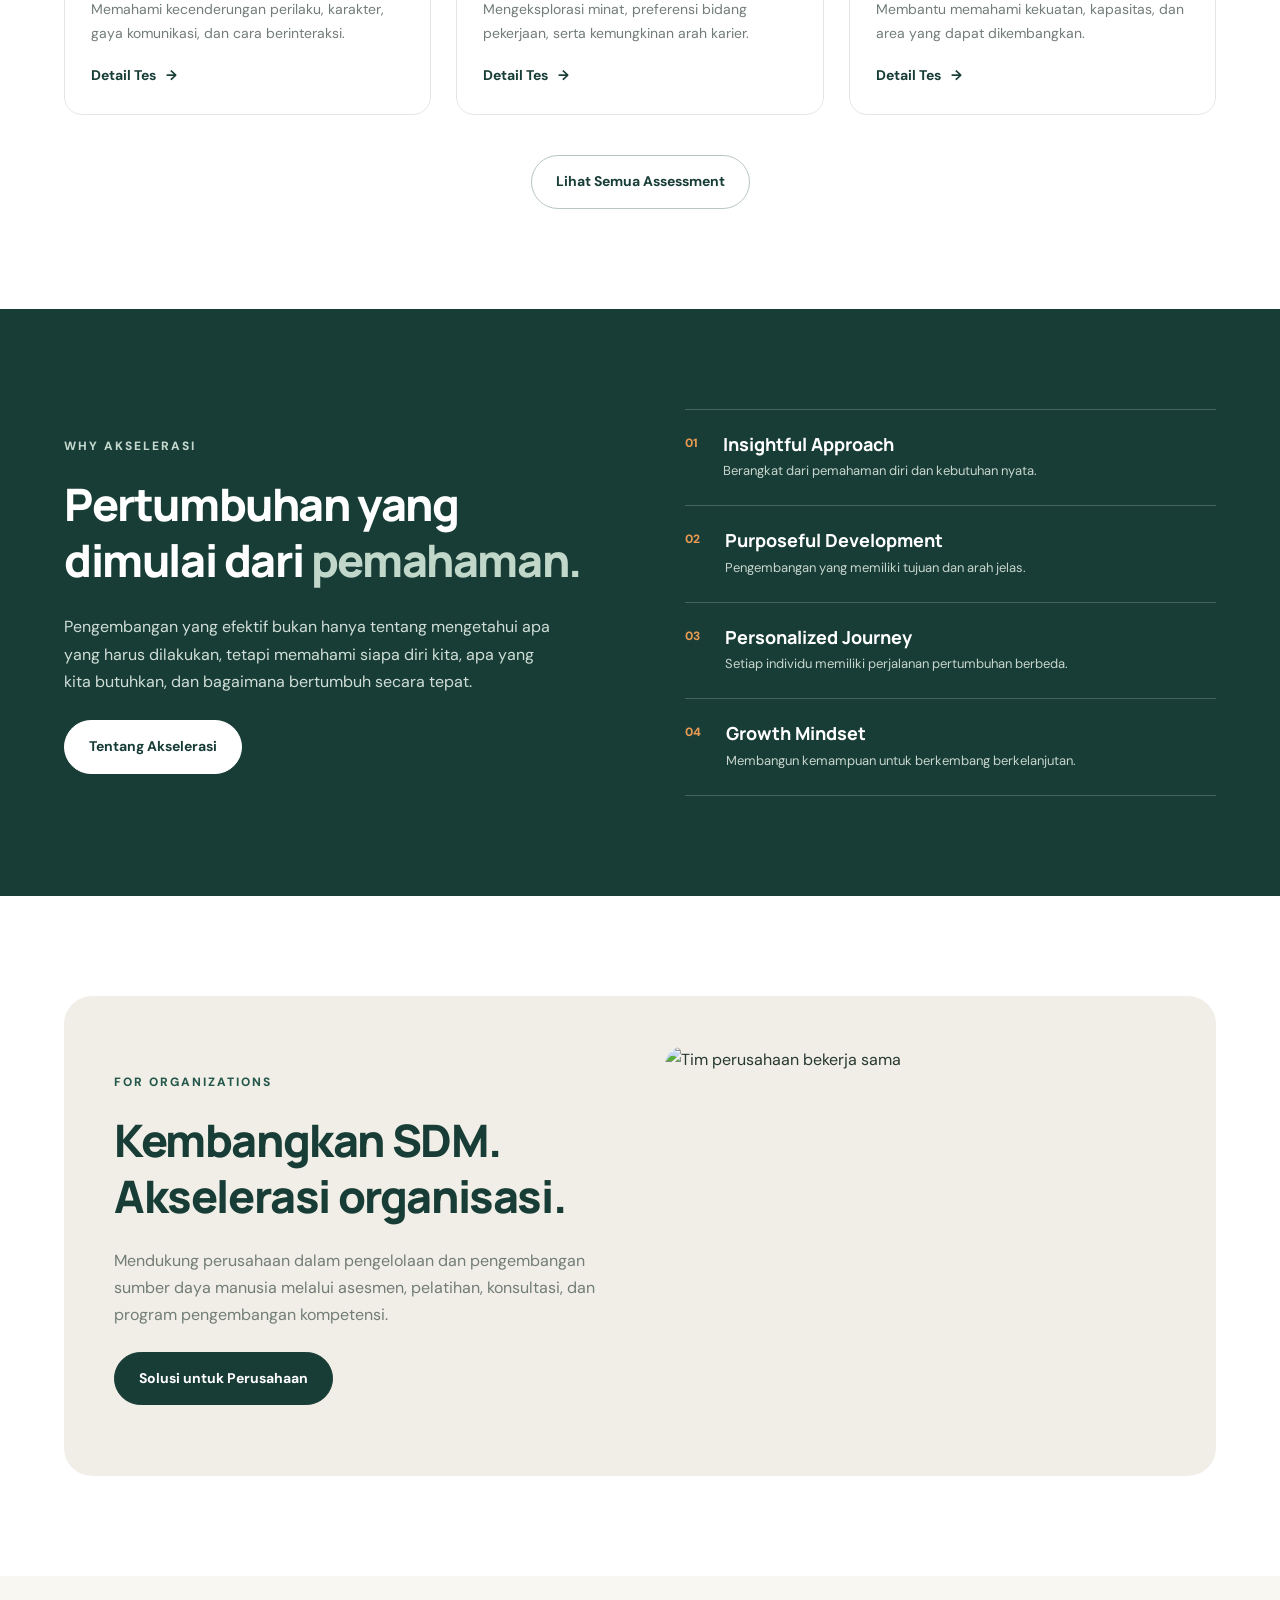
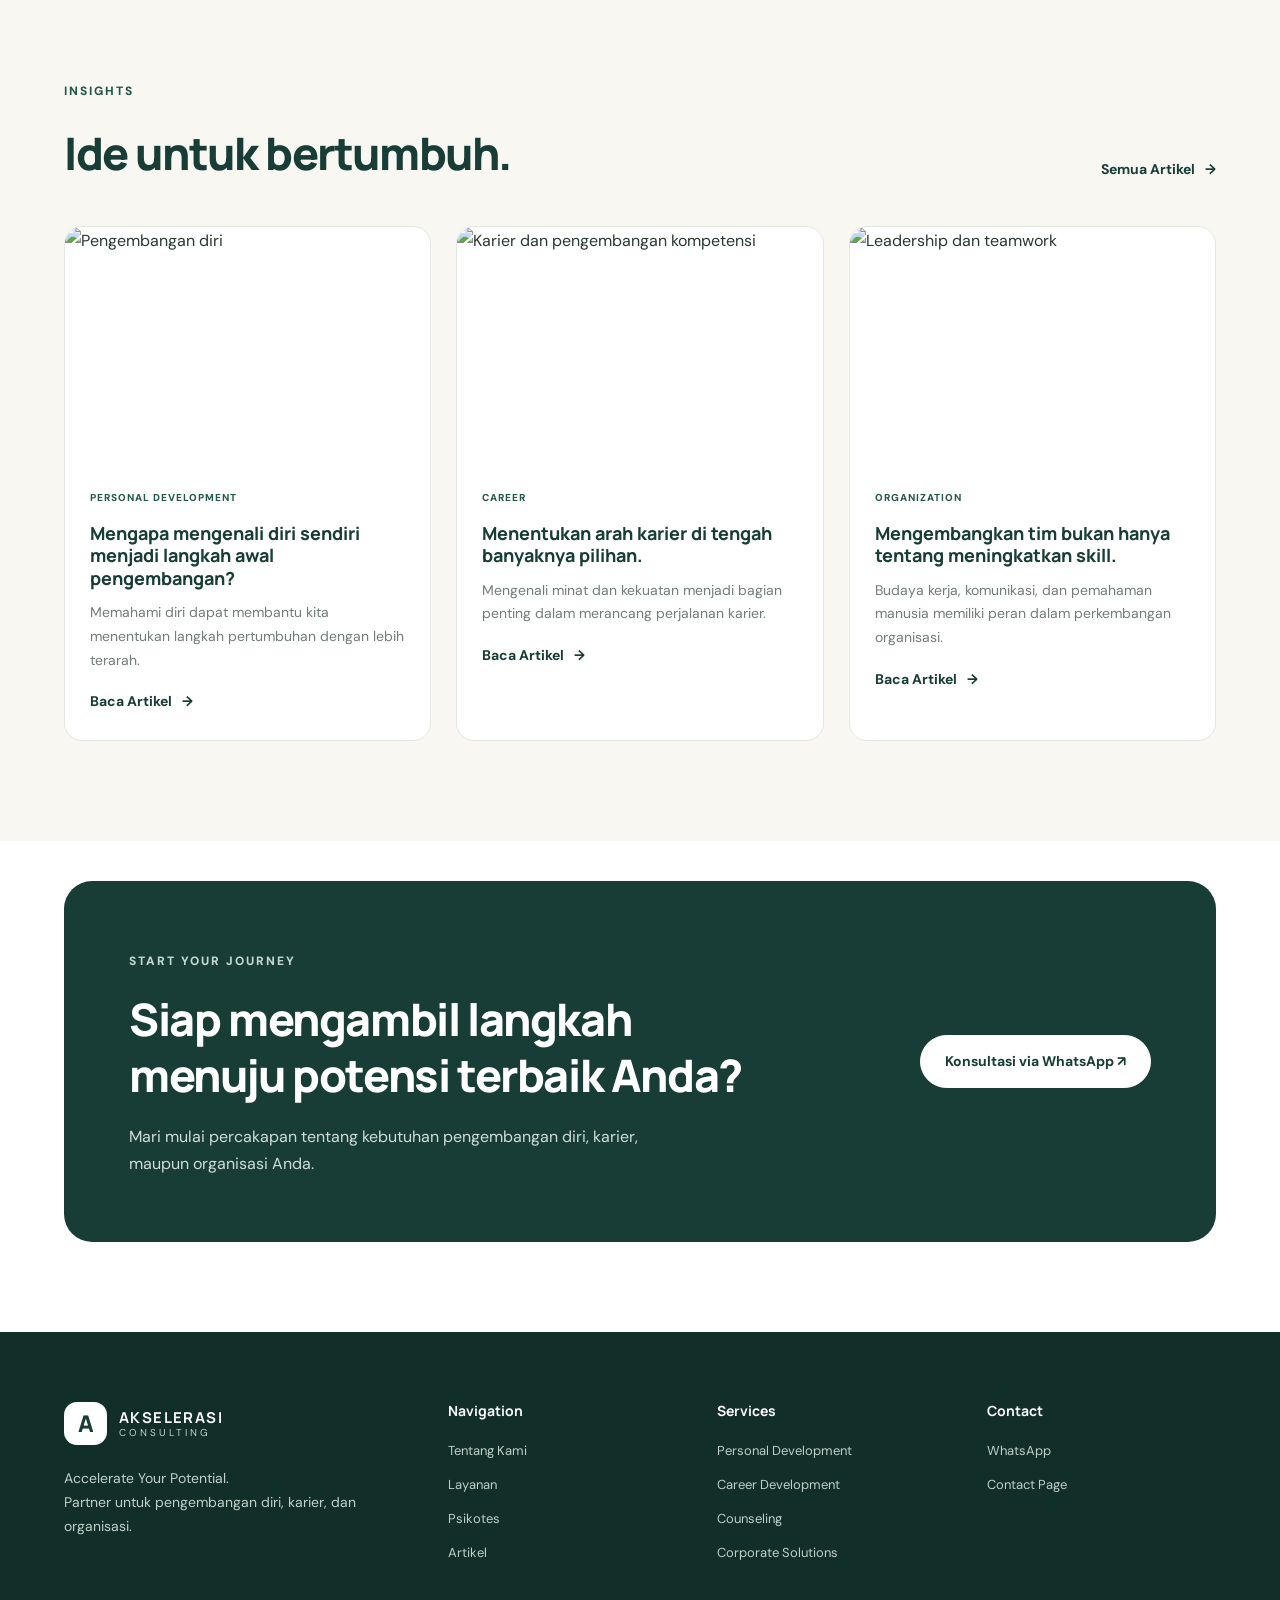
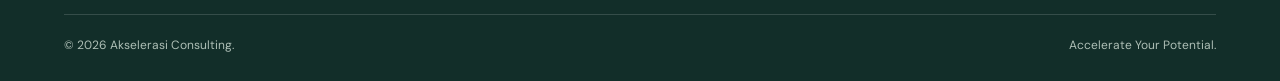
==== commit eb4a6302: "Update index.html" ====
--- a/index.html
+++ b/index.html
@@ -205,95 +205,80 @@
 
 
 <!-- SERVICES -->
-<section class="section section-soft">
-  <div class="container">
-
-    <div class="section-heading">
-      <div>
-        <span class="eyebrow">OUR SERVICES</span>
-        <h2>Layanan untuk membantu<br>Anda berkembang.</h2>
-      </div>
-
-      <a href="services.html" class="text-link">
-        Semua Layanan <span>→</span>
-      </a>
-    </div>
-
-    <div class="service-grid">
-
-      <article class="service-card">
-        <div class="service-icon">◎</div>
+
+<section class="services-section" id="layanan">
+  <div class="services-container">
+
+    <div class="services-heading">
+      <span class="services-label">OUR SERVICES</span>
+      <h2>Layanan <span>Pengembangan Potensi</span></h2>
+      <p>
+        Temukan layanan yang tepat untuk membantu Anda mengenali potensi,
+        mengembangkan kompetensi, dan mencapai tujuan.
+      </p>
+    </div>
+
+    <div class="services-grid">
+
+      <!-- 1. PSIKOTES ONLINE -->
+      <div class="service-box">
+        <div class="service-icon icon-psychotest">🧠</div>
         <span class="service-number">01</span>
-
-        <h3>Psychological Assessment</h3>
-
+        <h3>Psikotes Online</h3>
         <p>
-          Memahami karakter, potensi, kompetensi, dan aspek
-          pengembangan melalui asesmen yang relevan.
+          Kenali kepribadian, minat bakat, potensi diri, serta kemampuan
+          melalui berbagai tes psikologi online.
         </p>
-
-        <a href="psychotest.html" class="text-link">
-          Pelajari Selengkapnya <span>→</span>
+        <a href="psychotest.html" class="service-link">
+          Mulai Tes <span>→</span>
         </a>
-      </article>
-
-
-      <article class="service-card">
-        <div class="service-icon">↗</div>
+      </div>
+
+      <!-- 2. VIDEO -->
+      <div class="service-box">
+        <div class="service-icon icon-video">▶</div>
         <span class="service-number">02</span>
-
-        <h3>Career Development</h3>
-
+        <h3>Video Gratis & Berbayar</h3>
         <p>
-          Membantu individu mengenali arah karier, minat,
-          kekuatan, dan pilihan pengembangan profesional.
+          Akses video edukasi, webinar, dan materi pembelajaran untuk
+          meningkatkan pengetahuan serta kompetensi.
         </p>
-
-        <a href="services.html#career" class="text-link">
-          Pelajari Selengkapnya <span>→</span>
+        <a href="videos.html" class="service-link">
+          Lihat Video <span>→</span>
         </a>
-      </article>
-
-
-      <article class="service-card">
-        <div class="service-icon">✳</div>
+      </div>
+
+      <!-- 3. KONSELING -->
+      <div class="service-box">
+        <div class="service-icon icon-counseling">💬</div>
         <span class="service-number">03</span>
-
-        <h3>Counseling & Coaching</h3>
-
+        <h3>Konseling</h3>
         <p>
-          Ruang refleksi dan pendampingan untuk menghadapi
-          tantangan serta membangun langkah perubahan.
+          Dapatkan pendampingan profesional untuk membantu menghadapi
+          tantangan pribadi, pendidikan, maupun karier.
         </p>
-
-        <a href="services.html#counseling" class="text-link">
-          Pelajari Selengkapnya <span>→</span>
+        <a href="contact.html" class="service-link">
+          Konsultasi Sekarang <span>→</span>
         </a>
-      </article>
-
-
-      <article class="service-card">
-        <div class="service-icon">▦</div>
+      </div>
+
+      <!-- 4. BOOK STORE -->
+      <div class="service-box">
+        <div class="service-icon icon-bookstore">📚</div>
         <span class="service-number">04</span>
-
-        <h3>Corporate Solutions</h3>
-
+        <h3>Book Store</h3>
         <p>
-          Solusi pengembangan SDM, asesmen karyawan,
-          pelatihan, dan pengembangan organisasi.
+          Temukan e-book pilihan seputar psikologi, pengembangan diri,
+          karier, dan pendidikan yang dapat dibeli serta diunduh.
         </p>
-
-        <a href="services.html#corporate" class="text-link">
-          Pelajari Selengkapnya <span>→</span>
+        <a href="bookstore.html" class="service-link">
+          Jelajahi Buku <span>→</span>
         </a>
-      </article>
-
-    </div>
-
-  </div>
-</section>
-
-
+      </div>
+
+    </div>
+  </div>
+</section>
 <!-- PSYCHOTEST -->
 <section class="section">
   <div class="container">
--- a/assets/css/style.css
+++ b/assets/css/style.css
@@ -0,0 +1,1269 @@
+
+/* =========================================
+   AKSELERASI CONSULTING
+   Main Stylesheet
+========================================= */
+
+:root {
+  --green: #183d36;
+  --green-2: #24574b;
+  --green-3: #dce9e2;
+  --cream: #f8f7f2;
+  --cream-2: #eeede5;
+  --white: #ffffff;
+  --navy: #192c3b;
+  --orange: #e99a53;
+  --text: #283833;
+  --muted: #727d77;
+  --border: #e3e7e2;
+
+  --radius: 18px;
+  --radius-lg: 28px;
+  --shadow: 0 15px 45px rgba(24, 61, 54, 0.08);
+}
+
+* {
+  margin: 0;
+  padding: 0;
+  box-sizing: border-box;
+}
+
+html {
+  scroll-behavior: smooth;
+}
+
+body {
+  font-family: "DM Sans", sans-serif;
+  color: var(--text);
+  background: var(--white);
+  line-height: 1.7;
+}
+
+h1, h2, h3, h4 {
+  font-family: "Manrope", sans-serif;
+  color: var(--green);
+  line-height: 1.25;
+}
+
+h1 {
+  font-size: clamp(38px, 5vw, 66px);
+  font-weight: 800;
+  letter-spacing: -2px;
+}
+
+h2 {
+  font-size: clamp(30px, 3.5vw, 46px);
+  font-weight: 800;
+  letter-spacing: -1.4px;
+}
+
+h3 {
+  font-size: 21px;
+  font-weight: 750;
+}
+
+p {
+  color: var(--muted);
+}
+
+a {
+  color: inherit;
+  text-decoration: none;
+}
+
+img {
+  display: block;
+  width: 100%;
+  object-fit: cover;
+}
+
+.container {
+  width: min(1160px, 90%);
+  margin: auto;
+}
+
+.section {
+  padding: 100px 0;
+}
+
+.section-soft {
+  background: var(--cream);
+}
+
+.section-dark {
+  background: var(--green);
+  color: white;
+}
+
+.eyebrow {
+  display: inline-block;
+  color: var(--green-2);
+  font-size: 12px;
+  font-weight: 800;
+  letter-spacing: 2px;
+  margin-bottom: 20px;
+}
+
+.eyebrow-light {
+  color: #c5d9ce;
+}
+
+.section-heading {
+  display: flex;
+  justify-content: space-between;
+  align-items: end;
+  gap: 35px;
+  margin-bottom: 45px;
+}
+
+.section-heading h2 {
+  margin-top: 4px;
+}
+
+.section-description {
+  max-width: 430px;
+}
+
+.center-button {
+  text-align: center;
+  margin-top: 40px;
+}
+
+/* BUTTONS */
+
+.btn {
+  display: inline-flex;
+  align-items: center;
+  justify-content: center;
+  gap: 10px;
+  padding: 14px 24px;
+  min-height: 52px;
+  border-radius: 50px;
+  font-size: 14px;
+  font-weight: 700;
+  transition: .25s ease;
+  cursor: pointer;
+}
+
+.btn-primary {
+  color: white;
+  background: var(--green);
+  border: 1px solid var(--green);
+}
+
+.btn-primary:hover {
+  background: var(--green-2);
+  transform: translateY(-2px);
+}
+
+.btn-outline {
+  color: var(--green);
+  border: 1px solid #b9c7bf;
+  background: transparent;
+}
+
+.btn-outline:hover {
+  background: var(--green-3);
+  border-color: var(--green-3);
+}
+
+.btn-light {
+  background: white;
+  color: var(--green);
+  border: 1px solid white;
+}
+
+.btn-light:hover {
+  background: var(--cream);
+  transform: translateY(-2px);
+}
+
+.text-link {
+  display: inline-flex;
+  gap: 10px;
+  align-items: center;
+  color: var(--green);
+  font-weight: 700;
+  font-size: 14px;
+  margin-top: 18px;
+}
+
+.text-link span {
+  transition: transform .2s;
+}
+
+.text-link:hover span {
+  transform: translateX(5px);
+}
+
+/* HEADER */
+
+.site-header {
+  background: white;
+  position: sticky;
+  top: 0;
+  z-index: 1000;
+  border-bottom: 1px solid rgba(0, 0, 0, .05);
+}
+
+.navbar {
+  height: 82px;
+  display: flex;
+  align-items: center;
+  justify-content: space-between;
+}
+
+.brand {
+  display: inline-flex;
+  align-items: center;
+  gap: 12px;
+}
+
+.brand-mark {
+  width: 43px;
+  height: 43px;
+  border-radius: 13px;
+  background: var(--green);
+  color: white;
+  display: grid;
+  place-items: center;
+  font-family: Manrope, sans-serif;
+  font-weight: 800;
+  font-size: 23px;
+}
+
+.brand-text {
+  display: flex;
+  flex-direction: column;
+  line-height: 1.2;
+}
+
+.brand-text strong {
+  font-family: Manrope, sans-serif;
+  color: var(--green);
+  font-size: 15px;
+  letter-spacing: 1.4px;
+}
+
+.brand-text span {
+  font-size: 10px;
+  letter-spacing: 3px;
+  color: var(--muted);
+}
+
+.main-nav {
+  display: flex;
+  align-items: center;
+  gap: 28px;
+}
+
+.main-nav a {
+  font-size: 13px;
+  color: #52615a;
+  font-weight: 600;
+  transition: .2s;
+}
+
+.main-nav a:hover,
+.main-nav a.active {
+  color: var(--green);
+}
+
+.main-nav .nav-contact {
+  background: var(--green);
+  color: white;
+  padding: 11px 19px;
+  border-radius: 50px;
+}
+
+.main-nav .nav-contact:hover {
+  background: var(--green-2);
+}
+
+.menu-toggle {
+  display: none;
+  border: 0;
+  background: none;
+  cursor: pointer;
+}
+
+/* HERO */
+
+.hero {
+  background: var(--cream);
+  overflow: hidden;
+  padding: 90px 0 100px;
+}
+
+.hero-grid {
+  display: grid;
+  grid-template-columns: 1.05fr .95fr;
+  gap: 70px;
+  align-items: center;
+}
+
+.hero-content > p {
+  max-width: 570px;
+  font-size: 17px;
+  margin: 26px 0 30px;
+}
+
+.hero h1 span {
+  color: #52806d;
+}
+
+.hero-buttons {
+  display: flex;
+  flex-wrap: wrap;
+  gap: 13px;
+}
+
+.hero-note {
+  display: flex;
+  align-items: center;
+  gap: 10px;
+  margin-top: 32px;
+  font-size: 13px;
+  color: var(--green);
+  font-weight: 700;
+}
+
+.note-icon {
+  color: var(--orange);
+  font-size: 21px;
+}
+
+.hero-visual {
+  position: relative;
+  padding: 20px 10px;
+}
+
+.hero-image {
+  height: 500px;
+  border-radius: 200px 200px 25px 25px;
+  overflow: hidden;
+  position: relative;
+  z-index: 2;
+}
+
+.hero-image img {
+  height: 100%;
+}
+
+.hero-circle {
+  position: absolute;
+  width: 380px;
+  height: 380px;
+  border-radius: 50%;
+  background: #d7e4d8;
+  right: -80px;
+  top: -20px;
+}
+
+.floating-card {
+  display: flex;
+  align-items: center;
+  gap: 13px;
+  background: white;
+  padding: 16px 20px;
+  border-radius: 16px;
+  box-shadow: var(--shadow);
+  position: absolute;
+  z-index: 3;
+}
+
+.floating-card strong,
+.floating-card span {
+  display: block;
+}
+
+.floating-card strong {
+  font-size: 13px;
+  color: var(--green);
+}
+
+.floating-card span {
+  font-size: 11px;
+  color: var(--muted);
+}
+
+.floating-icon {
+  width: 38px;
+  height: 38px;
+  border-radius: 12px;
+  background: var(--green-3);
+  display: grid;
+  place-items: center;
+  color: var(--green);
+}
+
+.floating-card-top {
+  top: 65px;
+  left: -40px;
+}
+
+.floating-card-bottom {
+  bottom: 45px;
+  right: -35px;
+}
+
+.floating-number {
+  font-family: Manrope, sans-serif;
+  font-weight: 800;
+  font-size: 24px;
+  color: var(--orange);
+}
+
+/* VALUE STRIP */
+
+.value-strip {
+  padding: 27px 0;
+  border-bottom: 1px solid var(--border);
+}
+
+.value-grid {
+  display: grid;
+  grid-template-columns: repeat(4, 1fr);
+  gap: 20px;
+}
+
+.value-item {
+  display: flex;
+  align-items: center;
+  gap: 12px;
+  font-size: 13px;
+  font-weight: 700;
+}
+
+.value-item span {
+  color: var(--orange);
+  font-size: 12px;
+  font-weight: 800;
+}
+
+/* ABOUT */
+
+.about-grid {
+  display: grid;
+  grid-template-columns: 1fr 1fr;
+  gap: 80px;
+  align-items: center;
+}
+
+.about-image-wrap {
+  position: relative;
+}
+
+.about-image {
+  height: 480px;
+  border-radius: var(--radius-lg);
+}
+
+.about-image-label {
+  position: absolute;
+  bottom: 25px;
+  left: 25px;
+  background: white;
+  border-radius: 15px;
+  padding: 17px 22px;
+  display: flex;
+  align-items: center;
+  gap: 12px;
+  box-shadow: var(--shadow);
+}
+
+.label-icon {
+  font-size: 26px;
+  color: var(--orange);
+}
+
+.about-image-label strong,
+.about-image-label small {
+  display: block;
+}
+
+.about-image-label strong {
+  font-size: 13px;
+}
+
+.about-image-label small {
+  color: var(--muted);
+  font-size: 11px;
+}
+
+.about-content h2 span {
+  color: #6a947e;
+}
+
+.about-content p {
+  margin-top: 20px;
+}
+
+/* SERVICES */
+
+.service-grid {
+  display: grid;
+  grid-template-columns: repeat(4, 1fr);
+  gap: 20px;
+}
+
+.service-card {
+  background: white;
+  border: 1px solid var(--border);
+  padding: 28px;
+  border-radius: var(--radius);
+  transition: .3s;
+}
+
+.service-card:hover {
+  transform: translateY(-5px);
+  box-shadow: var(--shadow);
+}
+
+.service-icon {
+  width: 50px;
+  height: 50px;
+  display: grid;
+  place-items: center;
+  border-radius: 15px;
+  background: var(--green-3);
+  color: var(--green);
+  font-size: 24px;
+}
+
+.service-number {
+  display: block;
+  margin-top: 25px;
+  font-size: 11px;
+  color: var(--orange);
+  font-weight: 800;
+}
+
+.service-card h3 {
+  margin: 8px 0 14px;
+  font-size: 19px;
+}
+
+.service-card p {
+  font-size: 14px;
+}
+
+/* TEST CARDS */
+
+.test-grid {
+  display: grid;
+  grid-template-columns: repeat(3, 1fr);
+  gap: 25px;
+}
+
+.test-card {
+  background: white;
+  border: 1px solid var(--border);
+  border-radius: var(--radius);
+  overflow: hidden;
+  transition: .3s;
+}
+
+.test-card:hover {
+  transform: translateY(-5px);
+  box-shadow: var(--shadow);
+}
+
+.test-image {
+  height: 235px;
+  overflow: hidden;
+}
+
+.test-image img {
+  height: 100%;
+  transition: transform .5s;
+}
+
+.test-card:hover img {
+  transform: scale(1.04);
+}
+
+.test-card-content {
+  padding: 26px;
+}
+
+.tag {
+  color: var(--green-2);
+  background: var(--green-3);
+  border-radius: 50px;
+  padding: 6px 11px;
+  font-size: 10px;
+  font-weight: 800;
+  letter-spacing: 1px;
+}
+
+.test-card h3 {
+  margin: 17px 0 12px;
+}
+
+.test-card p {
+  font-size: 14px;
+}
+
+/* WHY US */
+
+.why-grid {
+  display: grid;
+  grid-template-columns: 1fr 1fr;
+  gap: 90px;
+  align-items: center;
+}
+
+.why-content h2 {
+  color: white;
+}
+
+.why-content h2 span {
+  color: #c0d7c9;
+}
+
+.why-content p {
+  color: #d0ded7;
+  margin: 25px 0;
+  max-width: 500px;
+}
+
+.why-list {
+  border-top: 1px solid rgba(255,255,255,.2);
+}
+
+.why-item {
+  display: flex;
+  gap: 25px;
+  padding: 23px 0;
+  border-bottom: 1px solid rgba(255,255,255,.2);
+}
+
+.why-item > span {
+  color: var(--orange);
+  font-size: 12px;
+  font-weight: 800;
+}
+
+.why-item h3 {
+  color: white;
+  font-size: 18px;
+}
+
+.why-item p {
+  color: #c7d5ce;
+  font-size: 13px;
+  margin-top: 5px;
+}
+
+/* CORPORATE BANNER */
+
+.corporate-banner {
+  background: #f0eee6;
+  border-radius: var(--radius-lg);
+  padding: 50px;
+  display: grid;
+  grid-template-columns: 1fr 1fr;
+  gap: 50px;
+  align-items: center;
+}
+
+.corporate-content p {
+  margin: 23px 0;
+}
+
+.corporate-image img {
+  height: 380px;
+  border-radius: 20px;
+}
+
+/* ARTICLES */
+
+.article-grid {
+  display: grid;
+  grid-template-columns: repeat(3, 1fr);
+  gap: 25px;
+}
+
+.article-card {
+  border: 1px solid var(--border);
+  background: white;
+  border-radius: var(--radius);
+  overflow: hidden;
+}
+
+.article-card > img {
+  height: 230px;
+}
+
+.article-content {
+  padding: 25px;
+}
+
+.article-category {
+  font-size: 10px;
+  letter-spacing: 1px;
+  color: var(--green-2);
+  font-weight: 800;
+}
+
+.article-content h3 {
+  margin: 12px 0;
+  font-size: 18px;
+}
+
+.article-content p {
+  font-size: 14px;
+}
+
+/* CTA */
+
+.cta-section {
+  padding-top: 40px;
+  padding-bottom: 90px;
+}
+
+.cta-box {
+  background: var(--green);
+  color: white;
+  padding: 65px;
+  border-radius: var(--radius-lg);
+  display: flex;
+  align-items: center;
+  justify-content: space-between;
+  gap: 40px;
+}
+
+.cta-box h2 {
+  color: white;
+}
+
+.cta-box p {
+  color: #d0ded7;
+  margin-top: 20px;
+  max-width: 520px;
+}
+
+/* FOOTER */
+
+.site-footer {
+  background: #122e29;
+  color: white;
+  padding: 70px 0 25px;
+}
+
+.footer-grid {
+  display: grid;
+  grid-template-columns: 1.5fr 1fr 1fr 1fr;
+  gap: 40px;
+  padding-bottom: 50px;
+}
+
+.brand-light .brand-mark {
+  background: white;
+  color: var(--green);
+}
+
+.brand-light .brand-text strong {
+  color: white;
+}
+
+.brand-light .brand-text span {
+  color: #c0d2c8;
+}
+
+.footer-brand p {
+  color: #c1d0c8;
+  margin-top: 22px;
+  font-size: 14px;
+}
+
+.footer-column {
+  display: flex;
+  flex-direction: column;
+  gap: 12px;
+}
+
+.footer-column h4 {
+  color: white;
+  font-size: 14px;
+  margin-bottom: 8px;
+}
+
+.footer-column a {
+  color: #c0d0c8;
+  font-size: 13px;
+  transition: .2s;
+}
+
+.footer-column a:hover {
+  color: white;
+}
+
+.footer-bottom {
+  border-top: 1px solid rgba(255,255,255,.15);
+  padding-top: 20px;
+  display: flex;
+  justify-content: space-between;
+  gap: 20px;
+}
+
+.footer-bottom p {
+  color: #aebfb6;
+  font-size: 12px;
+}
+
+/* WHATSAPP */
+
+.floating-wa {
+  position: fixed;
+  bottom: 25px;
+  right: 25px;
+  background: #1e7653;
+  color: white;
+  display: flex;
+  align-items: center;
+  gap: 10px;
+  padding: 13px 20px;
+  border-radius: 50px;
+  box-shadow: 0 8px 25px rgba(0,0,0,.18);
+  z-index: 999;
+  font-size: 13px;
+  font-weight: 700;
+  transition: .25s;
+}
+
+.floating-wa:hover {
+  transform: translateY(-4px);
+  background: #155c40;
+}
+
+.wa-icon {
+  font-size: 18px;
+}
+
+/* INNER PAGE HERO */
+
+.page-hero {
+  background: var(--cream);
+  padding: 80px 0;
+}
+
+.page-hero-content {
+  max-width: 780px;
+}
+
+.page-hero h1 {
+  font-size: clamp(35px, 4.5vw, 58px);
+}
+
+.page-hero p {
+  font-size: 17px;
+  margin-top: 20px;
+  max-width: 700px;
+}
+
+.breadcrumb {
+  font-size: 12px;
+  color: var(--muted);
+  margin-bottom: 22px;
+}
+
+.breadcrumb a {
+  color: var(--green);
+}
+
+/* INNER PAGE COMMON */
+
+.content-grid {
+  display: grid;
+  grid-template-columns: 1fr 1fr;
+  gap: 60px;
+  align-items: center;
+}
+
+.content-image {
+  border-radius: var(--radius-lg);
+  overflow: hidden;
+  min-height: 400px;
+}
+
+.content-image img {
+  min-height: 400px;
+}
+
+.content-text p {
+  margin-top: 18px;
+}
+
+.feature-list {
+  list-style: none;
+  margin-top: 25px;
+}
+
+.feature-list li {
+  margin: 12px 0;
+  color: var(--text);
+}
+
+.feature-list li::before {
+  content: "✓";
+  color: var(--green-2);
+  font-weight: 800;
+  margin-right: 10px;
+}
+
+/* CONTACT */
+
+.contact-grid {
+  display: grid;
+  grid-template-columns: .9fr 1.1fr;
+  gap: 50px;
+}
+
+.contact-info-card {
+  background: var(--green);
+  color: white;
+  border-radius: var(--radius-lg);
+  padding: 40px;
+}
+
+.contact-info-card h2 {
+  color: white;
+}
+
+.contact-info-card p {
+  color: #d0ded7;
+  margin-top: 15px;
+}
+
+.contact-detail {
+  margin-top: 30px;
+  padding-top: 25px;
+  border-top: 1px solid rgba(255,255,255,.2);
+}
+
+.contact-detail strong {
+  display: block;
+  margin-bottom: 7px;
+}
+
+.contact-detail a {
+  color: #d0ded7;
+}
+
+.contact-form {
+  background: var(--cream);
+  border-radius: var(--radius-lg);
+  padding: 40px;
+}
+
+.form-group {
+  margin-bottom: 20px;
+}
+
+.form-group label {
+  display: block;
+  font-weight: 700;
+  font-size: 13px;
+  margin-bottom: 8px;
+}
+
+.form-group input,
+.form-group textarea,
+.form-group select {
+  width: 100%;
+  padding: 14px;
+  border: 1px solid #d8ded8;
+  border-radius: 10px;
+  background: white;
+  font: inherit;
+  font-size: 14px;
+  outline: none;
+}
+
+.form-group input:focus,
+.form-group textarea:focus,
+.form-group select:focus {
+  border-color: var(--green-2);
+}
+
+.form-group textarea {
+  min-height: 130px;
+  resize: vertical;
+}
+
+/* ARTICLE PAGE */
+
+.article-list {
+  display: grid;
+  grid-template-columns: repeat(3, 1fr);
+  gap: 25px;
+}
+
+/* RESPONSIVE */
+
+@media (max-width: 1000px) {
+
+  .main-nav {
+    gap: 17px;
+  }
+
+  .hero-grid {
+    gap: 35px;
+  }
+
+  .service-grid {
+    grid-template-columns: repeat(2, 1fr);
+  }
+
+  .about-grid,
+  .why-grid {
+    gap: 45px;
+  }
+
+  .floating-card-top {
+    left: -15px;
+  }
+
+  .floating-card-bottom {
+    right: -15px;
+  }
+
+}
+
+@media (max-width: 768px) {
+
+  .section {
+    padding: 70px 0;
+  }
+
+  .navbar {
+    height: 72px;
+  }
+
+  .menu-toggle {
+    display: flex;
+    flex-direction: column;
+    gap: 5px;
+    width: 42px;
+    height: 42px;
+    align-items: center;
+    justify-content: center;
+    border-radius: 10px;
+    background: var(--cream);
+  }
+
+  .menu-toggle span {
+    width: 20px;
+    height: 2px;
+    background: var(--green);
+    transition: .2s;
+  }
+
+  .main-nav {
+    position: absolute;
+    left: 0;
+    right: 0;
+    top: 72px;
+    background: white;
+    padding: 25px 5%;
+    display: none;
+    flex-direction: column;
+    align-items: stretch;
+    gap: 18px;
+    box-shadow: 0 15px 25px rgba(0,0,0,.06);
+  }
+
+  .main-nav.open {
+    display: flex;
+  }
+
+  .main-nav a {
+    padding: 8px 0;
+  }
+
+  .main-nav .nav-contact {
+    text-align: center;
+  }
+
+  .hero {
+    padding: 65px 0;
+  }
+
+  .hero-grid {
+    grid-template-columns: 1fr;
+  }
+
+  .hero-content {
+    text-align: left;
+  }
+
+  .hero-content > p {
+    font-size: 15px;
+  }
+
+  .hero-visual {
+    max-width: 500px;
+    margin: auto;
+    width: 100%;
+  }
+
+  .hero-image {
+    height: 390px;
+  }
+
+  .hero-circle {
+    width: 250px;
+    height: 250px;
+  }
+
+  .floating-card-top {
+    left: 0;
+  }
+
+  .floating-card-bottom {
+    right: 0;
+  }
+
+  .value-grid {
+    grid-template-columns: repeat(2, 1fr);
+  }
+
+  .about-grid,
+  .why-grid,
+  .corporate-banner,
+  .content-grid,
+  .contact-grid {
+    grid-template-columns: 1fr;
+  }
+
+  .about-image {
+    height: 380px;
+  }
+
+  .section-heading {
+    display: block;
+  }
+
+  .section-heading .text-link {
+    margin-top: 20px;
+  }
+
+  .service-grid {
+    grid-template-columns: 1fr 1fr;
+  }
+
+  .test-grid,
+  .article-grid,
+  .article-list {
+    grid-template-columns: 1fr;
+  }
+
+  .test-image {
+    height: 250px;
+  }
+
+  .corporate-banner {
+    padding: 30px;
+  }
+
+  .corporate-image img {
+    height: 280px;
+  }
+
+  .cta-box {
+    padding: 40px 30px;
+    flex-direction: column;
+    align-items: flex-start;
+  }
+
+  .footer-grid {
+    grid-template-columns: 1fr 1fr;
+  }
+
+  .page-hero {
+    padding: 60px 0;
+  }
+
+  .contact-form,
+  .contact-info-card {
+    padding: 28px;
+  }
+
+}
+
+@media (max-width: 480px) {
+
+  .container {
+    width: 90%;
+  }
+
+  h1 {
+    font-size: 38px;
+    letter-spacing: -1.4px;
+  }
+
+  h2 {
+    font-size: 30px;
+  }
+
+  .hero-buttons {
+    flex-direction: column;
+    align-items: stretch;
+  }
+
+  .hero-buttons .btn {
+    width: 100%;
+  }
+
+  .hero-image {
+    height: 330px;
+  }
+
+  .floating-card {
+    padding: 12px 15px;
+  }
+
+  .floating-card strong {
+    font-size: 11px;
+  }
+
+  .floating-card span {
+    font-size: 10px;
+  }
+
+  .value-grid {
+    grid-template-columns: 1fr;
+  }
+
+  .service-grid {
+    grid-template-columns: 1fr;
+  }
+
+  .footer-grid {
+    grid-template-columns: 1fr;
+    gap: 30px;
+  }
+
+  .footer-bottom {
+    flex-direction: column;
+  }
+
+  .floating-wa {
+    bottom: 16px;
+    right: 16px;
+    padding: 12px 17px;
+  }
+
+  .about-image-label {
+    left: 12px;
+    bottom: 12px;
+    padding: 12px;
+  }
+
+  .cta-box h2 {
+    font-size: 29px;
+  }
+
+}
